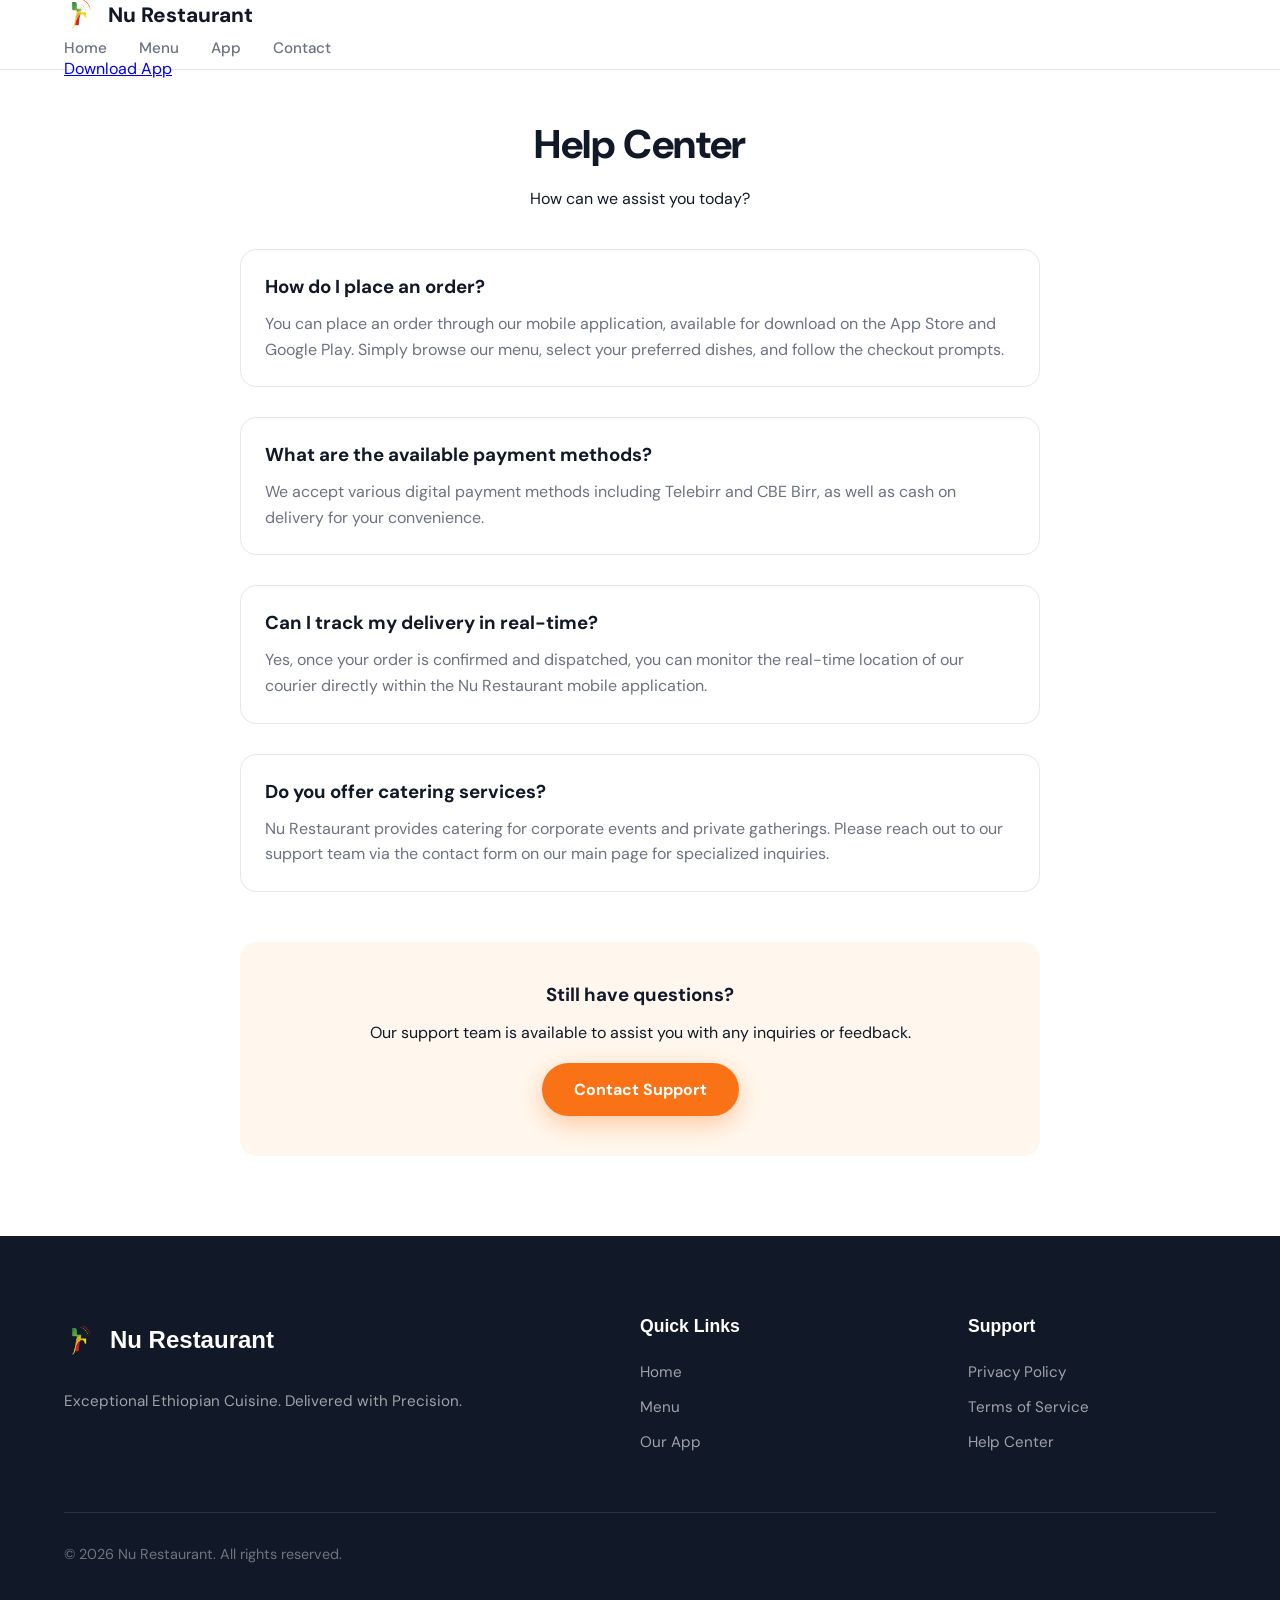
==== help.html @ 76221cb0 "Add help, privacy, and terms pages, update homepage content and styling, and include new image asset" ====
<!DOCTYPE html>
<html lang="en">

<head>
    <meta charset="UTF-8">
    <meta name="viewport" content="width=device-width, initial-scale=1.0">
    <title>Help Center - Nu Restaurant</title>
    <link rel="preconnect" href="https://fonts.googleapis.com">
    <link href="https://fonts.googleapis.com/css2?family=DM+Sans:wght@400;500;700;800&display=swap" rel="stylesheet">
    <link rel="stylesheet" href="style.css">
    <style>
        .help-content {
            padding-top: 120px;
            padding-bottom: 80px;
            max-width: 800px;
            margin: 0 auto;
        }

        .help-header {
            margin-bottom: 40px;
            text-align: center;
        }

        .faq-item {
            margin-bottom: 30px;
            padding: 24px;
            background: var(-- orange-light);
            border-radius: var(--radius);
            border: 1px solid var(--border);
        }

        .faq-item h3 {
            margin-bottom: 12px;
            color: var(--text-primary);
        }

        .faq-item p {
            line-height: 1.6;
            color: var(--text-secondary);
        }

        .contact-cta {
            margin-top: 50px;
            text-align: center;
            padding: 40px;
            background: var(--orange-light);
            border-radius: var(--radius);
        }

        .contact-cta h3 {
            margin-bottom: 15px;
        }

        .contact-cta .btn-primary {
            display: inline-flex;
        }
    </style>
</head>

<body>
    <nav>
        <div class="nav-inner">
            <a class="nav-logo" href="index.html">
                <img src="images/logo.jpg" alt="Nu Restaurant Logo">
                <span>Nu Restaurant</span>
            </a>
            <div class="nav-links">
                <a href="index.html#home">Home</a>
                <a href="index.html#menu">Menu</a>
                <a href="index.html#app">App</a>
                <a href="index.html#contact">Contact</a>
            </div>
            <a href="index.html#download" class="nav-btn">Download App</a>
        </div>
    </nav>

    <div class="section-inner help-content">
        <div class="help-header">
            <h1 class="section-title">Help Center</h1>
            <p>How can we assist you today?</p>
        </div>

        <div class="faq-item">
            <h3>How do I place an order?</h3>
            <p>You can place an order through our mobile application, available for download on the App Store and Google
                Play. Simply browse our menu, select your preferred dishes, and follow the checkout prompts.</p>
        </div>

        <div class="faq-item">
            <h3>What are the available payment methods?</h3>
            <p>We accept various digital payment methods including Telebirr and CBE Birr, as well as cash on delivery
                for your convenience.</p>
        </div>

        <div class="faq-item">
            <h3>Can I track my delivery in real-time?</h3>
            <p>Yes, once your order is confirmed and dispatched, you can monitor the real-time location of our courier
                directly within the Nu Restaurant mobile application.</p>
        </div>

        <div class="faq-item">
            <h3>Do you offer catering services?</h3>
            <p>Nu Restaurant provides catering for corporate events and private gatherings. Please reach out to our
                support team via the contact form on our main page for specialized inquiries.</p>
        </div>

        <div class="contact-cta">
            <h3>Still have questions?</h3>
            <p style="margin-bottom: 20px;">Our support team is available to assist you with any inquiries or feedback.
            </p>
            <a href="index.html#contact" class="btn-primary">Contact Support</a>
        </div>
    </div>

    <footer>
        <div class="footer-inner">
            <div class="footer-grid">
                <div class="footer-left">
                    <a class="footer-logo" href="index.html">
                        <img src="images/logo.jpg" alt="Nu Restaurant Logo">
                        <span>Nu Restaurant</span>
                    </a>
                    <p class="footer-desc">Exceptional Ethiopian Cuisine. Delivered with Precision.</p>
                </div>
                <div class="footer-col">
                    <h5>Quick Links</h5>
                    <ul>
                        <li><a href="index.html#home">Home</a></li>
                        <li><a href="index.html#menu">Menu</a></li>
                        <li><a href="index.html#app">Our App</a></li>
                    </ul>
                </div>
                <div class="footer-col">
                    <h5>Support</h5>
                    <ul>
                        <li><a href="privacy.html">Privacy Policy</a></li>
                        <li><a href="terms.html">Terms of Service</a></li>
                        <li><a href="help.html">Help Center</a></li>
                    </ul>
                </div>
            </div>
            <div class="footer-bottom">
                <p>&copy; 2026 Nu Restaurant. All rights reserved.</p>
            </div>
        </div>
    </footer>
</body>

</html>
---- style.css ----
:root {
  --orange: #f97316;
  --orange-dark: #ea6c0b;
  --orange-light: #fff7ed;
  --text-primary: #111827;
  --text-secondary: #6b7280;
  --text-muted: #9ca3af;
  --bg-white: #ffffff;
  --border: #e5e7eb;
  --radius: 16px;
  --shadow: 0 4px 30px rgba(0, 0, 0, 0.08);
  --shadow-hover: 0 12px 40px rgba(249, 115, 22, 0.2);
}

* {
  margin: 0;
  padding: 0;
  box-sizing: border-box;
}

html {
  scroll-behavior: smooth;
}

body {
  font-family: 'DM Sans', sans-serif;
  background: var(--bg-white);
  color: var(--text-primary);
  overflow-x: hidden;
  -webkit-text-size-adjust: 100%;
}

h1,
h2,
h3,
h4 {
  font-family: 'DM Sans', sans-serif;
}

/* Navbar */
nav {
  position: fixed;
  top: 0;
  left: 0;
  right: 0;
  z-index: 1000;
  background: rgba(255, 255, 255, 0.95);
  backdrop-filter: blur(12px);
  border-bottom: 1px solid var(--border);
  padding: 0 5%;
  height: 70px;
  display: flex;
  align-items: center;
  justify-content: space-between;
  transition: all 0.3s;
}

nav.scrolled {
  box-shadow: 0 2px 20px rgba(0, 0, 0, 0.1);
  height: 60px;
}

.nav-logo {
  display: flex;
  align-items: center;
  gap: 10px;
  text-decoration: none;
}

.nav-logo img {
  height: auto;
  max-height: 48px;
  max-width: 100%;
  border-radius: 8px;
}

.nav-logo span {
  font-family: 'DM Sans', sans-serif;
  font-weight: 800;
  font-size: 1.3rem;
  color: var(--text-primary);
}

.nav-links {
  display: flex;
  align-items: center;
  gap: 32px;
}

.nav-links a {
  text-decoration: none;
  color: var(--text-secondary);
  font-size: 0.95rem;
  font-weight: 500;
  transition: color 0.2s;
  position: relative;
}

.nav-links a::after {
  content: '';
  position: absolute;
  bottom: -4px;
  left: 0;
  width: 0;
  height: 2px;
  background: var(--orange);
  transition: width 0.3s;
}

.nav-links a:hover {
  color: var(--text-primary);
}

.nav-links a:hover::after {
  width: 100%;
}

.btn-nav {
  background: var(--orange);
  color: #fff !important;
  padding: 10px 22px;
  border-radius: 50px;
  font-weight: 700;
  font-size: 0.9rem;
  text-decoration: none;
  transition: all 0.3s;
  box-shadow: 0 4px 15px rgba(249, 115, 22, 0.3);
}

.btn-nav:hover {
  background: var(--orange-dark);
  transform: translateY(-2px);
  box-shadow: 0 8px 25px rgba(249, 115, 22, 0.4);
}

.btn-nav:hover::after {
  display: none;
}

.hamburger {
  display: none;
  flex-direction: column;
  gap: 5px;
  cursor: pointer;
  padding: 5px;
}

.hamburger span {
  display: block;
  width: 24px;
  height: 2px;
  background: var(--text-primary);
  border-radius: 2px;
  transition: all 0.3s;
}

.mobile-menu {
  display: none;
  position: fixed;
  top: 70px;
  left: 0;
  right: 0;
  background: #fff;
  padding: 20px 5%;
  border-bottom: 1px solid var(--border);
  flex-direction: column;
  gap: 16px;
  z-index: 999;
  box-shadow: var(--shadow);
}

.mobile-menu a {
  color: var(--text-primary);
  text-decoration: none;
  font-size: 1rem;
  font-weight: 500;
  padding: 8px 0;
  border-bottom: 1px solid var(--border);
}

.mobile-menu .btn-nav {
  text-align: center;
  margin-top: 8px;
}

.mobile-menu.open {
  display: flex;
}

/* Hero Section */
#home {
  min-height: 100vh;
  padding: 100px 5% 80px;
  display: flex;
  align-items: center;
  background: linear-gradient(135deg, #fff7ed 0%, #ffffff 60%, #fff7ed 100%);
  position: relative;
  overflow: hidden;
}

#home::before {
  content: '';
  position: absolute;
  top: -200px;
  right: -200px;
  width: 600px;
  height: 600px;
  border-radius: 50%;
  background: radial-gradient(circle, rgba(249, 115, 22, 0.12) 0%, transparent 70%);
}

#home::after {
  content: '';
  position: absolute;
  bottom: -100px;
  left: -100px;
  width: 400px;
  height: 400px;
  border-radius: 50%;
  background: radial-gradient(circle, rgba(249, 115, 22, 0.08) 0%, transparent 70%);
}

.hero-inner {
  max-width: 1200px;
  margin: 0 auto;
  width: 100%;
  display: grid;
  grid-template-columns: 1fr 1fr;
  gap: 60px;
  align-items: center;
  position: relative;
  z-index: 1;
}

.hero-badge {
  display: inline-flex;
  align-items: center;
  gap: 8px;
  background: rgba(249, 115, 22, 0.1);
  color: var(--orange);
  padding: 8px 18px;
  border-radius: 50px;
  font-size: 0.85rem;
  font-weight: 600;
  margin-bottom: 24px;
  border: 1px solid rgba(249, 115, 22, 0.2);
}

.hero-title {
  font-size: clamp(2rem, 6vw, 3.5rem);
  font-weight: 800;
  line-height: 1.2;
  letter-spacing: -0.01em;
  color: var(--text-primary);
  margin-bottom: 24px;
}

.hero-title span {
  color: var(--orange);
}

.hero-sub {
  font-size: 1.1rem;
  color: var(--text-secondary);
  line-height: 1.7;
  margin-bottom: 36px;
  max-width: 480px;
}

.hero-buttons {
  display: flex;
  gap: 16px;
  flex-wrap: wrap;
}

.btn-primary {
  background: var(--orange);
  color: #fff;
  padding: 16px 32px;
  border-radius: 50px;
  font-weight: 700;
  font-size: 1rem;
  text-decoration: none;
  transition: all 0.3s;
  display: inline-flex;
  align-items: center;
  gap: 8px;
  box-shadow: 0 8px 25px rgba(249, 115, 22, 0.35);
}

.btn-primary:hover {
  background: var(--orange-dark);
  transform: translateY(-3px);
  box-shadow: 0 12px 35px rgba(249, 115, 22, 0.45);
}

.btn-secondary {
  background: transparent;
  color: var(--text-primary);
  padding: 16px 32px;
  border-radius: 50px;
  font-weight: 600;
  font-size: 1rem;
  text-decoration: none;
  transition: all 0.3s;
  border: 2px solid var(--border);
  display: inline-flex;
  align-items: center;
  gap: 8px;
}

.btn-secondary:hover {
  border-color: var(--orange);
  color: var(--orange);
  transform: translateY(-3px);
}

.hero-stats {
  display: flex;
  gap: 32px;
  margin-top: 40px;
}

.stat-item {
  text-align: center;
}

.stat-num {
  font-family: 'DM Sans', sans-serif;
  font-size: 1.8rem;
  font-weight: 800;
  color: var(--orange);
}

.stat-label {
  font-size: 0.8rem;
  color: var(--text-muted);
  text-transform: uppercase;
  letter-spacing: 0.05em;
}

.hero-image {
  position: relative;
  padding: 0 16px;
}

.hero-food-card {
  background: #fff;
  border-radius: 20px;
  padding: 16px;
  box-shadow: 0 20px 60px rgba(0, 0, 0, 0.12);
  position: relative;
  overflow: hidden;
  width: 100%;
  max-width: 450px;
  margin-left: auto;
}

.hero-food-img {
  width: 100%;
  aspect-ratio: 4/3;
  object-fit: cover;
  border-radius: 12px;
  background: linear-gradient(135deg, #f97316 0%, #fbbf24 50%, #ef4444 100%);
  display: flex;
  align-items: center;
  justify-content: center;
  font-size: 5rem;
}

.floating-badge {
  position: absolute;
  background: #fff;
  border-radius: 14px;
  padding: 12px 16px;
  box-shadow: 0 8px 25px rgba(0, 0, 0, 0.12);
  display: flex;
  align-items: center;
  gap: 10px;
  z-index: 2;
  width: 210px;
}

.floating-badge.top-right {
  top: -15px;
  right: 0;
}

.floating-badge.bottom-left {
  bottom: -15px;
  left: 0;
}

.float-icon {
  width: 36px;
  height: 36px;
  background: rgba(249, 115, 22, 0.12);
  border-radius: 10px;
  display: flex;
  align-items: center;
  justify-content: center;
  font-size: 1.2rem;
}

.float-text strong {
  display: block;
  font-size: 0.85rem;
  font-weight: 700;
  color: var(--text-primary);
}

.float-text span {
  font-size: 0.75rem;
  color: var(--text-muted);
}

/* About Section */
#about {
  padding: 100px 5%;
  background: #fff;
}

.section-inner {
  max-width: 1200px;
  margin: 0 auto;
}

.section-tag {
  display: inline-block;
  background: rgba(249, 115, 22, 0.1);
  color: var(--orange);
  padding: 6px 16px;
  border-radius: 50px;
  font-size: 0.8rem;
  font-weight: 700;
  text-transform: uppercase;
  letter-spacing: 0.08em;
  margin-bottom: 16px;
}

.section-title {
  font-size: clamp(1.75rem, 5vw, 2.5rem);
  font-weight: 800;
  line-height: 1.2;
  letter-spacing: -0.01em;
  margin-bottom: 20px;
  color: var(--text-primary);
}

.section-sub {
  font-size: 1.05rem;
  color: var(--text-secondary);
  line-height: 1.75;
  max-width: 600px;
}

.about-grid {
  display: grid;
  grid-template-columns: 1fr 1fr;
  gap: 60px;
  align-items: center;
  margin-top: 60px;
}

.about-img {
  border-radius: 24px;
  overflow: hidden;
  aspect-ratio: 1;
  background: linear-gradient(135deg, #1f2937, #374151);
  display: flex;
  align-items: center;
  justify-content: center;
  font-size: 8rem;
  box-shadow: var(--shadow);
}

.about-content p {
  font-size: 1.05rem;
  color: var(--text-secondary);
  line-height: 1.8;
  margin-bottom: 20px;
}

.about-highlights {
  display: grid;
  grid-template-columns: 1fr 1fr;
  gap: 16px;
  margin-top: 32px;
}

.highlight-item {
  display: flex;
  align-items: flex-start;
  gap: 12px;
}

.highlight-icon {
  width: 40px;
  height: 40px;
  min-width: 40px;
  background: rgba(249, 115, 22, 0.1);
  border-radius: 10px;
  display: flex;
  align-items: center;
  justify-content: center;
  font-size: 1.1rem;
}

.highlight-text strong {
  display: block;
  font-size: 0.9rem;
  font-weight: 700;
  margin-bottom: 2px;
}

.highlight-text span {
  font-size: 0.82rem;
  color: var(--text-muted);
}

/* Menu Section */
#menu {
  padding: 100px 5%;
  background: #fafafa;
}

.menu-grid {
  display: grid;
  grid-template-columns: repeat(auto-fill, minmax(300px, 1fr));
  gap: 28px;
  margin-top: 50px;
}

.menu-card {
  background: #fff;
  border-radius: 20px;
  overflow: hidden;
  box-shadow: var(--shadow);
  transition: all 0.35s;
  border: 1px solid var(--border);
}

.menu-card:hover {
  transform: translateY(-8px);
  box-shadow: var(--shadow-hover);
}

.menu-img {
  width: 100%;
  aspect-ratio: 4/3;
  display: flex;
  align-items: center;
  justify-content: center;
  font-size: 4rem;
}

.menu-body {
  padding: 24px;
}

.menu-tag {
  background: rgba(249, 115, 22, 0.1);
  color: var(--orange);
  padding: 4px 10px;
  border-radius: 50px;
  font-size: 0.75rem;
  font-weight: 600;
  display: inline-block;
  margin-bottom: 10px;
}

.menu-title {
  font-size: 1.2rem;
  font-weight: 700;
  margin-bottom: 8px;
}

.menu-desc {
  font-size: 0.88rem;
  color: var(--text-secondary);
  line-height: 1.6;
  margin-bottom: 18px;
}

.menu-footer {
  display: flex;
  justify-content: space-between;
  align-items: center;
}

.menu-price {
  font-family: 'DM Sans', sans-serif;
  font-size: 1.25rem;
  font-weight: 700;
  color: var(--orange);
}

.menu-order {
  background: var(--orange);
  color: #fff;
  padding: 10px 20px;
  border-radius: 50px;
  font-size: 0.85rem;
  font-weight: 600;
  border: none;
  cursor: pointer;
  transition: all 0.3s;
}

.menu-order:hover {
  background: var(--orange-dark);
}

/* App Section */
#app {
  padding: 100px 5%;
  background: #fff;
}

.app-intro-grid {
  display: grid;
  grid-template-columns: 1fr 1fr;
  gap: 60px;
  align-items: center;
}

.app-intro-img {
  border-radius: 24px;
  overflow: hidden;
  position: relative;
  background: linear-gradient(135deg, var(--orange) 0%, #fbbf24 100%);
  padding: 40px;
  display: flex;
  flex-direction: column;
  align-items: center;
  gap: 20px;
  box-shadow: 0 20px 60px rgba(249, 115, 22, 0.3);
}

.app-logo-display {
  width: 100%;
  max-width: 120px;
  aspect-ratio: 1;
  height: auto;
  object-fit: contain;
  border-radius: 24px;
  background: #fff;
  padding: 10px;
  box-shadow: var(--shadow);
  display: block;
  margin: 0 auto;
}

.app-mockup {
  width: 220px;
  background: #fff;
  border-radius: 20px;
  overflow: hidden;
  box-shadow: 0 20px 40px rgba(0, 0, 0, 0.2);
  padding: 10px;
}

.app-screen {
  background: linear-gradient(180deg, #f97316 0%, #fff 30%);
  border-radius: 12px;
  height: 320px;
  display: flex;
  flex-direction: column;
  align-items: center;
  justify-content: center;
  gap: 8px;
  font-size: 1.2rem;
  font-weight: 700;
  color: #fff;
}

.app-intro-content .section-title {
  margin-bottom: 20px;
}

.app-intro-content p {
  font-size: 1.05rem;
  color: var(--text-secondary);
  line-height: 1.8;
  margin-bottom: 24px;
}

.app-dl-btns {
  display: flex;
  gap: 14px;
  flex-wrap: wrap;
  margin-top: 32px;
}

.app-store-btn {
  display: flex;
  align-items: center;
  gap: 12px;
  background: #111827;
  color: #fff !important;
  padding: 12px 20px;
  border-radius: 12px;
  text-decoration: none;
  transition: all 0.3s;
}

.app-store-btn:hover {
  background: #374151;
  transform: translateY(-2px);
}

.app-store-btn .store-icon {
  font-size: 1.8rem;
}

.app-store-btn .store-text {
  text-align: left;
}

.app-store-btn .store-text small {
  display: block;
  font-size: 0.7rem;
  opacity: 0.7;
}

.app-store-btn .store-text strong {
  display: block;
  font-size: 0.95rem;
  font-weight: 700;
}

/* Features Section */
#features {
  padding: 100px 5%;
  background: #fafafa;
}

.features-grid {
  display: grid;
  grid-template-columns: repeat(auto-fill, minmax(250px, 1fr));
  gap: 24px;
  margin-top: 50px;
}

.feature-card {
  background: #fff;
  border-radius: 20px;
  padding: 32px 24px;
  border: 1px solid var(--border);
  transition: all 0.3s;
  box-shadow: var(--shadow);
  text-align: center;
}

.feature-card:hover {
  transform: translateY(-6px);
  box-shadow: var(--shadow-hover);
  border-color: rgba(249, 115, 22, 0.2);
}

.feature-icon {
  width: 64px;
  height: 64px;
  background: rgba(249, 115, 22, 0.1);
  border-radius: 18px;
  display: flex;
  align-items: center;
  justify-content: center;
  font-size: 1.8rem;
  margin: 0 auto 20px;
}

.feature-card h4 {
  font-size: 1.1rem;
  font-weight: 700;
  margin-bottom: 12px;
}

.feature-card p {
  font-size: 0.9rem;
  color: var(--text-secondary);
  line-height: 1.65;
}

/* How It Works Section */
#how {
  padding: 100px 5%;
  background: #fff;
}

.steps {
  display: grid;
  grid-template-columns: repeat(4, 1fr);
  gap: 32px;
  margin-top: 60px;
  position: relative;
}

.steps::before {
  content: '';
  position: absolute;
  top: 40px;
  left: 10%;
  right: 10%;
  height: 2px;
  background: rgba(249, 115, 22, 0.2);
  z-index: 0;
}

.step {
  text-align: center;
  position: relative;
  z-index: 1;
}

.step-num {
  width: 80px;
  height: 80px;
  border-radius: 50%;
  background: #fff;
  border: 3px solid var(--orange);
  display: flex;
  align-items: center;
  justify-content: center;
  font-size: 2rem;
  margin: 0 auto 24px;
  box-shadow: 0 8px 25px rgba(249, 115, 22, 0.2);
  transition: all 0.3s;
  color: var(--orange);
  font-weight: 800;
}

.step:hover .step-num {
  background: var(--orange);
  transform: scale(1.1);
  color: #fff;
}

.step h4 {
  font-size: 1.1rem;
  font-weight: 700;
  margin-bottom: 10px;
}

.step p {
  font-size: 0.9rem;
  color: var(--text-secondary);
  line-height: 1.6;
}

/* Screenshots Section */
#screenshots {
  padding: 100px 5%;
  background: #fafafa;
  overflow: hidden;
}

.screenshots-scroll {
  display: flex;
  gap: 24px;
  margin-top: 50px;
  overflow-x: auto;
  padding-bottom: 30px;
  scrollbar-width: none;
  padding-left: 20px;
}

.screenshots-scroll::-webkit-scrollbar {
  display: none;
}

.phone-mockup {
  flex-shrink: 0;
  width: 240px;
  background: #111827;
  border-radius: 40px;
  padding: 12px;
  box-shadow: 0 20px 50px rgba(0, 0, 0, 0.25);
  transition: all 0.4s;
}

.phone-mockup:hover {
  transform: translateY(-10px) rotate(-2deg);
}

.phone-screen {
  background: #fff;
  border-radius: 32px;
  overflow: hidden;
  aspect-ratio: 9/19;
  display: flex;
  flex-direction: column;
}

.phone-notch {
  height: 20px;
  background: #111827;
  margin: 0 auto;
  width: 50%;
  border-radius: 0 0 14px 14px;
  flex-shrink: 0;
}

.screen-content {
  flex: 1;
  padding: 16px;
  position: relative;
}

.screen-header {
  background: var(--orange);
  margin: -16px -16px 16px;
  padding: 20px 16px;
  border-radius: 0 0 20px 20px;
  color: #fff;
}

.screen-header h6 {
  font-weight: 700;
  font-size: 0.85rem;
}

.screen-header small {
  opacity: 0.8;
  font-size: 0.7rem;
}

.screen-item {
  display: flex;
  gap: 10px;
  align-items: center;
  padding: 10px 0;
  border-bottom: 1px solid var(--border);
}

.screen-item-img {
  width: 40px;
  height: 40px;
  border-radius: 10px;
  background: linear-gradient(135deg, #f97316, #fbbf24);
  display: flex;
  align-items: center;
  justify-content: center;
  font-size: 1.2rem;
  flex-shrink: 0;
}

.screen-item-info {
  flex: 1;
}

.screen-item-info span {
  display: block;
  font-weight: 600;
  font-size: 0.75rem;
}

.screen-item-info small {
  color: var(--text-muted);
  font-size: 0.65rem;
}

.screen-bottom-nav {
  display: flex;
  justify-content: space-around;
  padding: 12px;
  border-top: 1px solid var(--border);
  flex-shrink: 0;
  background: #fff;
}

.screen-bottom-nav span {
  font-size: 1.4rem;
  cursor: pointer;
}

/* Download Section */
#download {
  padding: 120px 5%;
  background: linear-gradient(135deg, var(--orange) 0%, #e85d04 100%);
  position: relative;
  overflow: hidden;
  text-align: center;
}

#download::before {
  content: '';
  position: absolute;
  inset: 0;
  background: url("data:image/svg+xml,%3Csvg width='60' height='60' viewBox='0 0 60 60' xmlns='http://www.w3.org/2000/svg'%3E%3Cg fill='none' fill-rule='evenodd'%3E%3Cg fill='%23ffffff' fill-opacity='0.05'%3E%3Ccircle cx='30' cy='30' r='20'/%3E%3C/g%3E%3C/g%3E%3C/svg%3E");
}

.download-inner {
  max-width: 700px;
  margin: 0 auto;
  position: relative;
  z-index: 1;
}

#download .section-title {
  color: #fff;
  font-size: clamp(2.2rem, 6vw, 4rem);
  margin-bottom: 24px;
}

#download p {
  color: rgba(255, 255, 255, 0.9);
  font-size: 1.15rem;
  margin-bottom: 48px;
  line-height: 1.7;
}

.download-btns {
  display: flex;
  gap: 20px;
  justify-content: center;
  flex-wrap: wrap;
}

.dl-btn {
  display: flex;
  align-items: center;
  gap: 14px;
  background: rgba(255, 255, 255, 0.15);
  border: 2px solid rgba(255, 255, 255, 0.3);
  color: #fff !important;
  padding: 16px 28px;
  border-radius: 20px;
  text-decoration: none;
  transition: all 0.3s;
  backdrop-filter: blur(10px);
}

.dl-btn:hover {
  background: rgba(255, 255, 255, 0.25);
  border-color: rgba(255, 255, 255, 0.5);
  transform: translateY(-5px);
}

.dl-btn .store-icon {
  font-size: 2.2rem;
}

.dl-btn .store-text {
  text-align: left;
}

.dl-btn .store-text small {
  display: block;
  font-size: 0.8rem;
  opacity: 0.8;
}

.dl-btn .store-text strong {
  display: block;
  font-size: 1.1rem;
  font-weight: 700;
}

/* Gallery Section */
#gallery {
  padding: 100px 5%;
  background: #fff;
}

.gallery-grid {
  display: grid;
  grid-template-columns: repeat(auto-fill, minmax(280px, 1fr));
  gap: 20px;
  margin-top: 50px;
}

.gallery-item {
  border-radius: 24px;
  overflow: hidden;
  aspect-ratio: 1;
  cursor: pointer;
  display: flex;
  align-items: center;
  justify-content: center;
  font-size: 5rem;
  transition: all 0.4s;
  box-shadow: var(--shadow);
  position: relative;
}

.gallery-item::after {
  content: 'View';
  position: absolute;
  inset: 0;
  background: rgba(249, 115, 22, 0.8);
  color: #fff;
  display: flex;
  align-items: center;
  justify-content: center;
  font-size: 1.2rem;
  font-weight: 700;
  opacity: 0;
  transition: 0.3s;
}

.gallery-item:hover {
  transform: scale(1.04);
}

.gallery-item:hover::after {
  opacity: 1;
}

.g1 {
  background: linear-gradient(135deg, #f97316, #fbbf24);
}

.g2 {
  background: linear-gradient(135deg, #1f2937, #374151);
}

.g3 {
  background: linear-gradient(135deg, #dc2626, #f97316);
}

.g4 {
  background: linear-gradient(135deg, #059669, #10b981);
}

.g5 {
  background: linear-gradient(135deg, #7c3aed, #a78bfa);
}

.g6 {
  background: linear-gradient(135deg, #0ea5e9, #38bdf8);
}

/* Testimonials Section */
#testimonials {
  padding: 100px 5%;
  background: #fafafa;
}

.testimonials-grid {
  display: grid;
  grid-template-columns: repeat(auto-fill, minmax(350px, 1fr));
  gap: 28px;
  margin-top: 50px;
}

.testimonial-card {
  background: #fff;
  border-radius: 24px;
  padding: 32px;
  box-shadow: var(--shadow);
  border: 1px solid var(--border);
  transition: all 0.3s;
}

.testimonial-card:hover {
  transform: translateY(-8px);
  box-shadow: var(--shadow-hover);
}

.stars {
  color: #f97316;
  font-size: 1.2rem;
  margin-bottom: 16px;
  letter-spacing: 4px;
}

.testimonial-text {
  font-size: 1rem;
  color: var(--text-secondary);
  line-height: 1.8;
  margin-bottom: 24px;
  font-style: italic;
}

.testimonial-author {
  display: flex;
  align-items: center;
  gap: 16px;
}

.author-avatar {
  width: 52px;
  height: 52px;
  border-radius: 50%;
  background: linear-gradient(135deg, var(--orange), #fbbf24);
  display: flex;
  align-items: center;
  justify-content: center;
  font-size: 1.6rem;
  color: #fff;
}

.author-name {
  font-weight: 700;
  font-size: 1rem;
  color: var(--text-primary);
}

.author-role {
  font-size: 0.85rem;
  color: var(--text-muted);
}

/* Contact Section */
#contact {
  padding: 100px 5%;
  background: #fff;
}

.contact-grid {
  display: grid;
  grid-template-columns: 1fr 1fr;
  gap: 60px;
  margin-top: 60px;
  align-items: start;
}

.contact-info {
  display: flex;
  flex-direction: column;
  gap: 32px;
}

.contact-item {
  display: flex;
  align-items: flex-start;
  gap: 20px;
}

.contact-icon {
  width: 56px;
  height: 56px;
  min-width: 56px;
  background: rgba(249, 115, 22, 0.1);
  border-radius: 14px;
  display: flex;
  align-items: center;
  justify-content: center;
  font-size: 1.5rem;
  color: var(--orange);
}

.contact-item h4 {
  font-size: 1.1rem;
  font-weight: 700;
  margin-bottom: 6px;
  color: var(--text-primary);
}

.contact-item p {
  font-size: 0.95rem;
  color: var(--text-secondary);
  line-height: 1.6;
}

.map-container {
  background: linear-gradient(135deg, #e5e7eb, #d1d5db);
  border-radius: 24px;
  aspect-ratio: 16/9;
  display: flex;
  align-items: center;
  justify-content: center;
  font-size: 4rem;
  box-shadow: var(--shadow);
}

.hours-grid {
  display: grid;
  grid-template-columns: 1fr;
  gap: 12px;
  margin-top: 24px;
  border-top: 1px solid var(--border);
  padding-top: 24px;
}

.hour-item {
  display: flex;
  justify-content: space-between;
  font-size: 0.95rem;
  color: var(--text-secondary);
  padding-bottom: 8px;
  border-bottom: 1px dashed var(--border);
}

.hour-item:last-child {
  border-bottom: none;
}

.hour-item span:last-child {
  font-weight: 600;
  color: var(--text-primary);
}

/* Footer */
footer {
  background: #111827;
  color: #fff;
  padding: 80px 5% 40px;
}

.footer-grid {
  display: grid;
  grid-template-columns: 2fr 1fr 1fr;
  gap: 80px;
  margin-bottom: 60px;
}

.footer-logo {
  display: flex;
  align-items: center;
  gap: 12px;
  margin-bottom: 24px;
  text-decoration: none;
  color: #fff;
}

.footer-logo img {
  height: auto;
  max-height: 48px;
  max-width: 100%;
  border-radius: 10px;
}

.footer-logo span {
  font-family: 'Syne', sans-serif;
  font-weight: 800;
  font-size: 1.5rem;
}

.footer-desc {
  font-size: 0.95rem;
  color: rgba(255, 255, 255, 0.6);
  line-height: 1.8;
  margin-bottom: 32px;
  max-width: 400px;
}

.social-links {
  display: flex;
  gap: 16px;
}

.social-link {
  width: 44px;
  height: 44px;
  border-radius: 12px;
  background: rgba(255, 255, 255, 0.08);
  display: flex;
  align-items: center;
  justify-content: center;
  font-size: 1.3rem;
  text-decoration: none;
  transition: all 0.3s;
  color: #fff;
}

.social-link:hover {
  background: var(--orange);
  transform: translateY(-5px);
  color: #fff;
}

.footer-col h5 {
  font-family: 'Syne', sans-serif;
  font-size: 1.1rem;
  font-weight: 700;
  margin-bottom: 24px;
  color: #fff;
}

.footer-col ul {
  list-style: none;
  display: flex;
  flex-direction: column;
  gap: 14px;
}

.footer-col ul li a {
  color: rgba(255, 255, 255, 0.6);
  text-decoration: none;
  font-size: 0.95rem;
  transition: color 0.2s;
}

.footer-col ul li a:hover {
  color: var(--orange);
}

.footer-bottom {
  border-top: 1px solid rgba(255, 255, 255, 0.1);
  padding-top: 32px;
  display: flex;
  justify-content: space-between;
  align-items: center;
  flex-wrap: wrap;
  gap: 20px;
}

.footer-bottom p {
  font-size: 0.9rem;
  color: rgba(255, 255, 255, 0.4);
}

/* Animations */
.fade-in {
  opacity: 0;
  transform: translateY(30px);
  transition: all 0.8s cubic-bezier(0.4, 0, 0.2, 1);
}

.fade-in.visible {
  opacity: 1;
  transform: translateY(0);
}

.fade-in-left {
  opacity: 0;
  transform: translateX(-40px);
  transition: all 0.8s cubic-bezier(0.4, 0, 0.2, 1);
}

.fade-in-left.visible {
  opacity: 1;
  transform: translateX(0);
}

.fade-in-right {
  opacity: 0;
  transform: translateX(40px);
  transition: all 0.8s cubic-bezier(0.4, 0, 0.2, 1);
}

.fade-in-right.visible {
  opacity: 1;
  transform: translateX(0);
}

/* Scrollbar */
::-webkit-scrollbar {
  width: 8px;
}

::-webkit-scrollbar-track {
  background: var(--orange-light);
}

::-webkit-scrollbar-thumb {
  background: var(--orange);
  border-radius: 10px;
}

::-webkit-scrollbar-thumb:hover {
  background: var(--orange-dark);
}

/* Responsive adjustments */
@media (max-width:1024px) {
  .hero-inner {
    gap: 40px;
  }

  .about-grid,
  .app-intro-grid {
    gap: 40px;
  }

  .footer-grid {
    gap: 40px;
  }

  .steps::before {
    display: none;
  }

  .steps {
    grid-template-columns: repeat(2, 1fr);
    gap: 40px;
  }
}

@media (max-width:768px) {
  nav {
    padding: 0 4%;
  }

  .nav-links,
  .btn-nav {
    display: none;
  }

  .hamburger {
    display: flex;
  }

  .hero-inner {
    grid-template-columns: 1fr;
    text-align: center;
  }

  .hero-left {
    display: flex;
    flex-direction: column;
    align-items: center;
  }

  .hero-sub {
    margin-left: auto;
    margin-right: auto;
  }

  .hero-buttons {
    justify-content: center;
  }

  .hero-image {
    display: none;
  }

  #home {
    padding-top: 120px;
    padding-bottom: 60px;
  }

  .about-grid,
  .app-intro-grid,
  .contact-grid {
    grid-template-columns: 1fr;
  }

  .footer-grid {
    grid-template-columns: 1fr;
  }

  .footer-grid>div:first-child {
    order: 1;
  }

  .footer-col {
    order: 0;
  }

  .steps {
    grid-template-columns: 1fr;
  }

  .features-grid {
    grid-template-columns: 1fr 1fr;
  }
}

@media (max-width:480px) {
  .features-grid {
    grid-template-columns: 1fr;
  }

  .menu-grid {
    grid-template-columns: 1fr;
  }

  .app-dl-btns {
    flex-direction: column;
  }

  .app-store-btn {
    width: 100%;
    justify-content: center;
  }

  .hero-buttons {
    flex-direction: column;
    width: 100%;
  }

  .btn-primary,
  .btn-secondary {
    width: 100%;
    justify-content: center;
  }
}
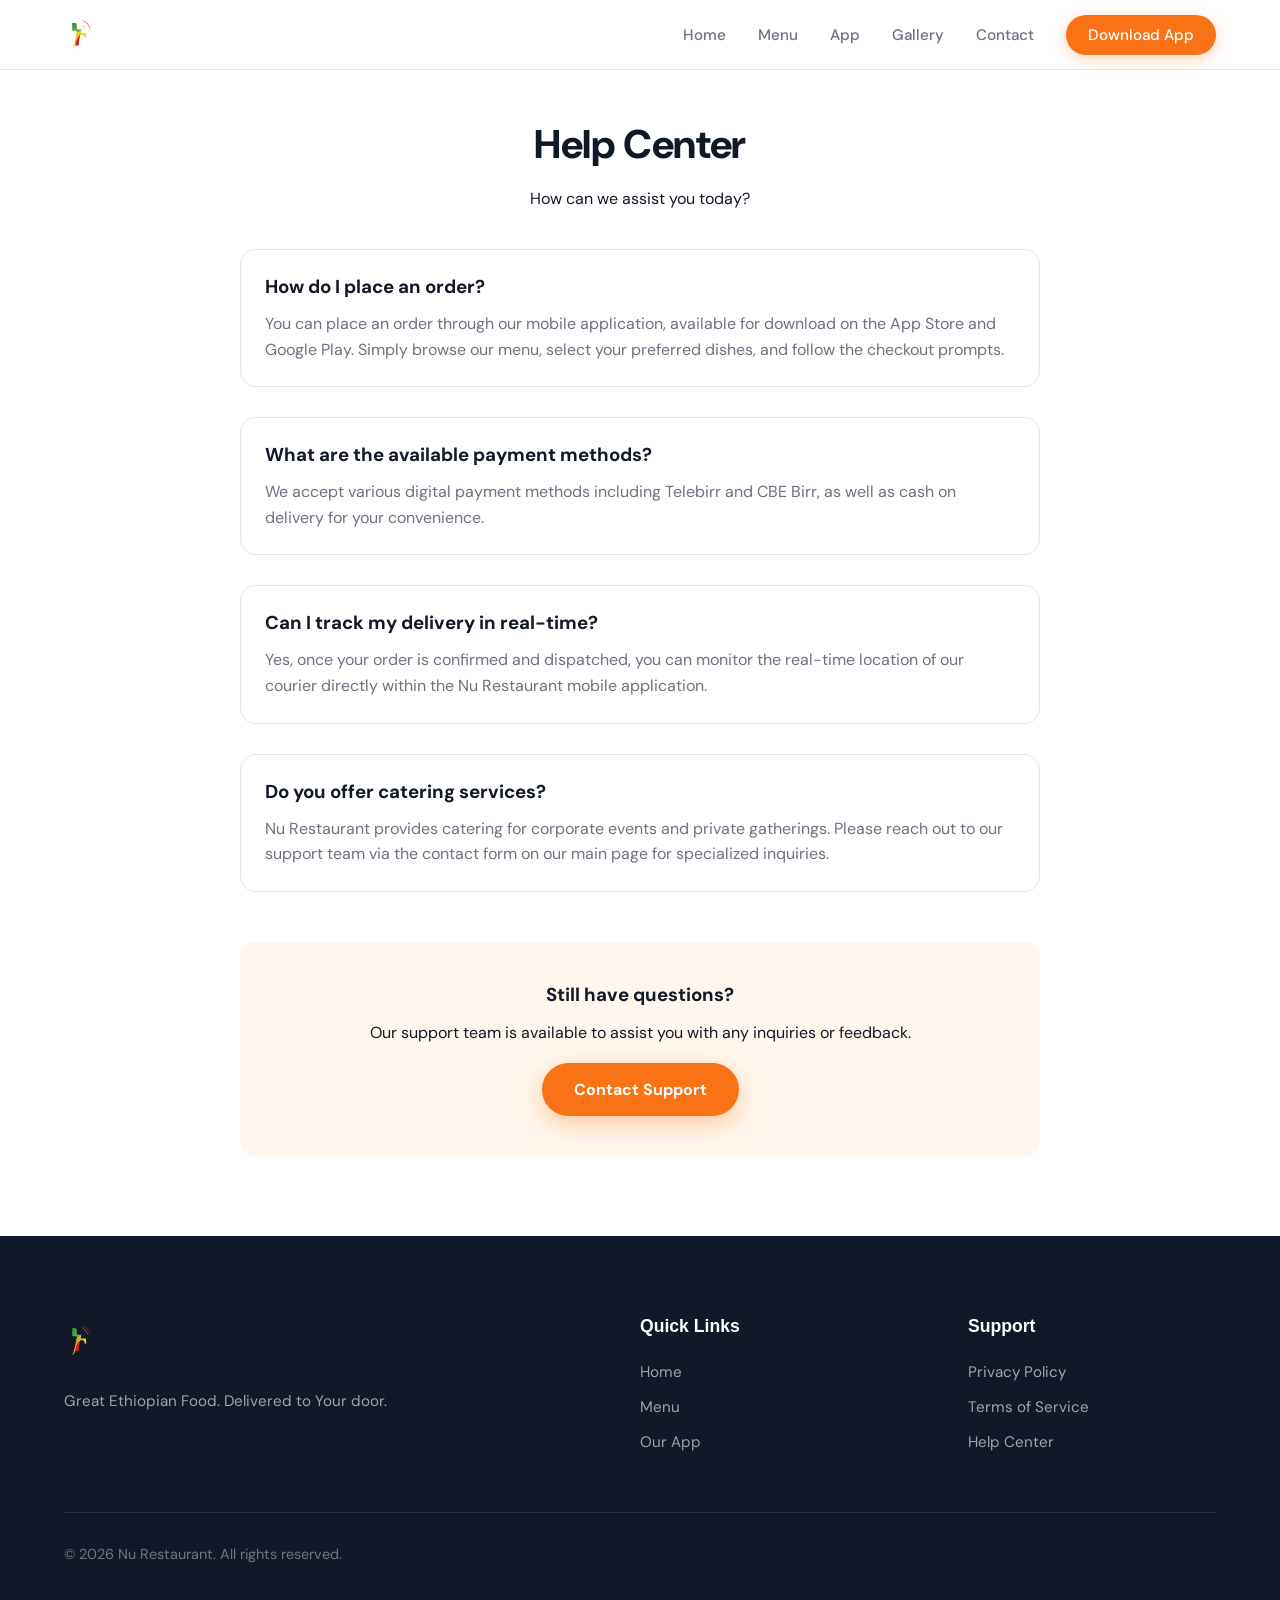
==== commit 50c937ec: "Implement responsive navigation with a mobile menu, add a Gallery link, and update minor content and" ====
--- a/help.html
+++ b/help.html
@@ -58,21 +58,31 @@
 </head>
 
 <body>
-    <nav>
-        <div class="nav-inner">
-            <a class="nav-logo" href="index.html">
-                <img src="images/logo.jpg" alt="Nu Restaurant Logo">
-                <span>Nu Restaurant</span>
-            </a>
-            <div class="nav-links">
-                <a href="index.html#home">Home</a>
-                <a href="index.html#menu">Menu</a>
-                <a href="index.html#app">App</a>
-                <a href="index.html#contact">Contact</a>
-            </div>
-            <a href="index.html#download" class="nav-btn">Download App</a>
+    <nav id="navbar">
+        <a class="nav-logo" href="index.html">
+            <img src="images/logo.jpg" alt="Nu Restaurant">
+        </a>
+        <div class="nav-links">
+            <a href="index.html#home">Home</a>
+            <a href="index.html#menu">Menu</a>
+            <a href="index.html#app">App</a>
+            <a href="index.html#gallery">Gallery</a>
+            <a href="index.html#contact">Contact</a>
+            <a href="index.html#download" class="btn-nav">Download App</a>
+        </div>
+        <div class="hamburger" onclick="toggleMenu()">
+            <span></span><span></span><span></span>
         </div>
     </nav>
+
+    <div class="mobile-menu" id="mobileMenu">
+        <a href="index.html#home" onclick="closeMenu()">Home</a>
+        <a href="index.html#menu" onclick="closeMenu()">Menu</a>
+        <a href="index.html#app" onclick="closeMenu()">App</a>
+        <a href="index.html#gallery" onclick="closeMenu()">Gallery</a>
+        <a href="index.html#contact" onclick="closeMenu()">Contact</a>
+        <a href="index.html#download" class="btn-nav" onclick="closeMenu()">Download App</a>
+    </div>
 
     <div class="section-inner help-content">
         <div class="help-header">
@@ -117,10 +127,9 @@
             <div class="footer-grid">
                 <div class="footer-left">
                     <a class="footer-logo" href="index.html">
-                        <img src="images/logo.jpg" alt="Nu Restaurant Logo">
-                        <span>Nu Restaurant</span>
+                        <img src="images/logo.jpg" alt="Nu Restaurant">
                     </a>
-                    <p class="footer-desc">Exceptional Ethiopian Cuisine. Delivered with Precision.</p>
+                    <p class="footer-desc">Great Ethiopian Food. Delivered to Your door.</p>
                 </div>
                 <div class="footer-col">
                     <h5>Quick Links</h5>
@@ -144,6 +153,7 @@
             </div>
         </div>
     </footer>
+    <script src="main.js"></script>
 </body>
 
 </html>
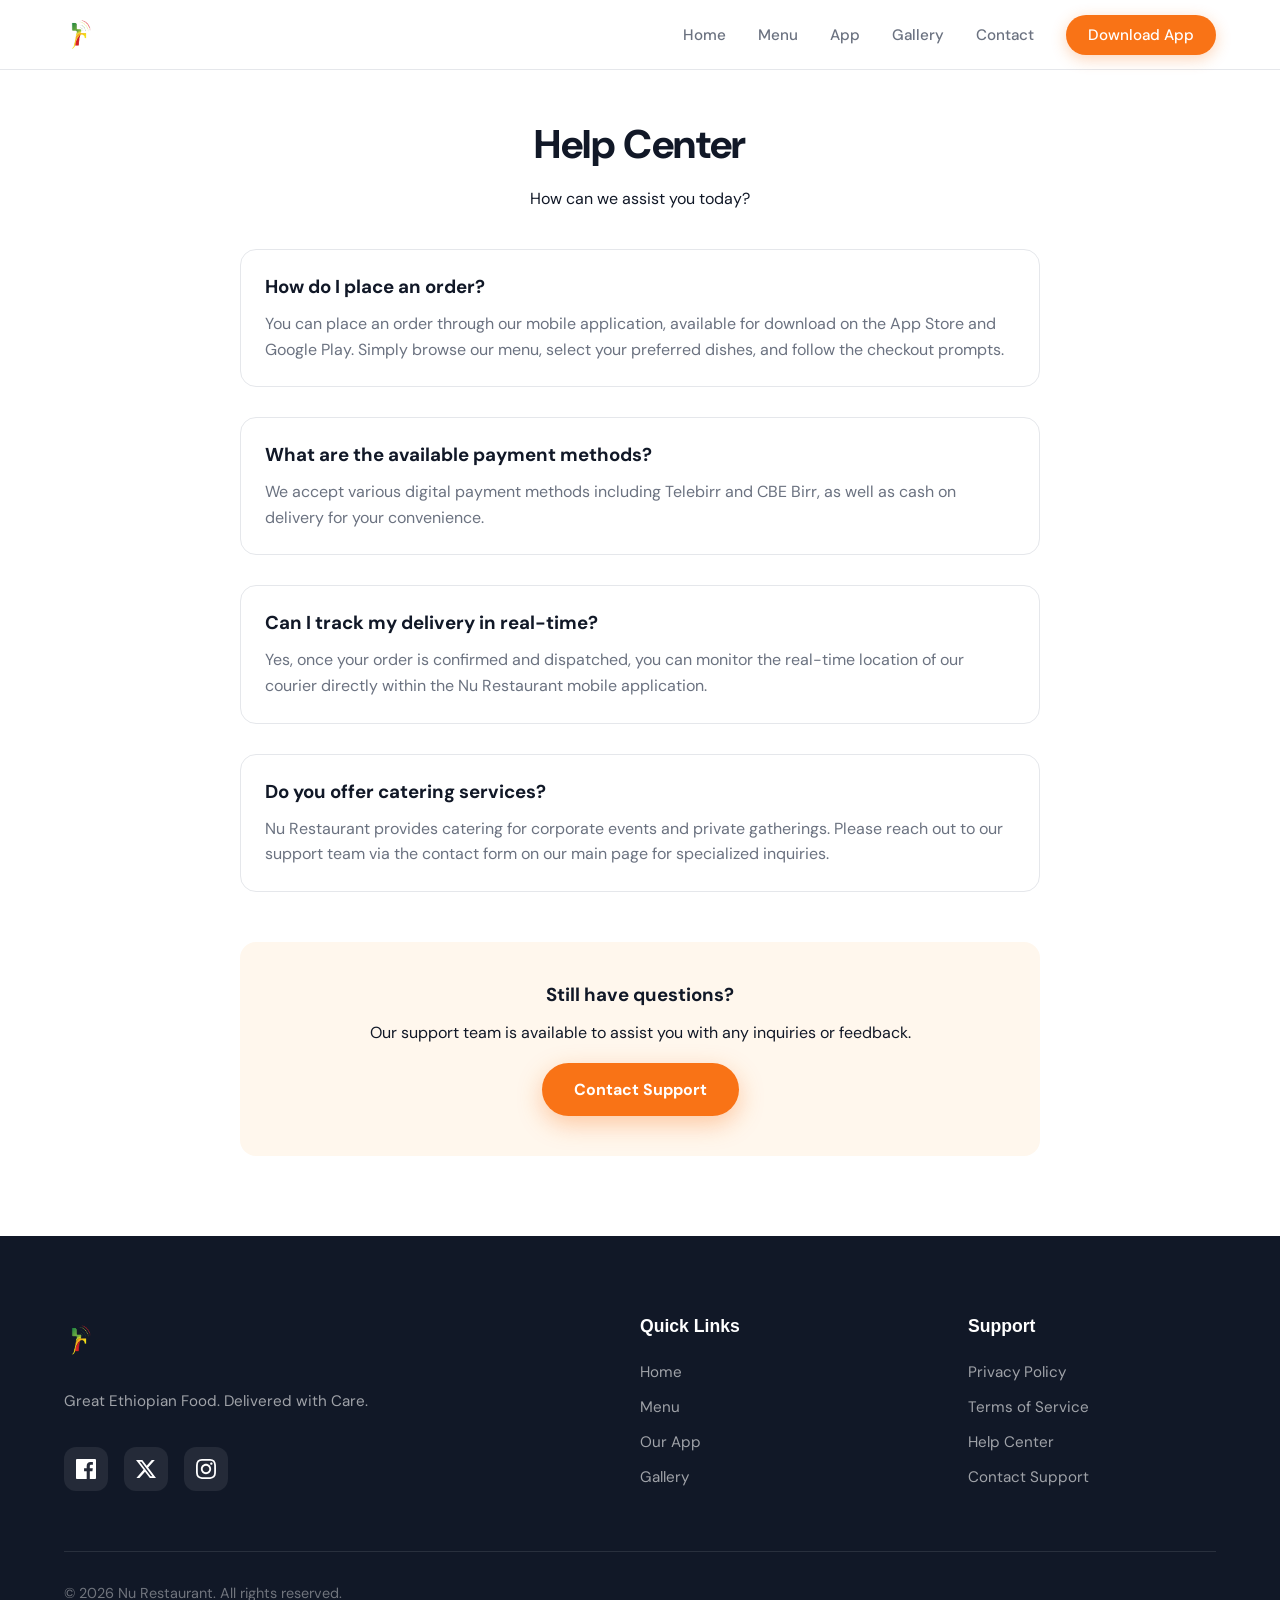
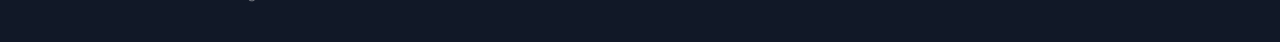
==== commit 3bfe26cb: "update footer content and favicon across pages." ====
--- a/help.html
+++ b/help.html
@@ -8,6 +8,7 @@
     <link rel="preconnect" href="https://fonts.googleapis.com">
     <link href="https://fonts.googleapis.com/css2?family=DM+Sans:wght@400;500;700;800&display=swap" rel="stylesheet">
     <link rel="stylesheet" href="style.css">
+    <link rel="icon" href="images/logo.jpg">
     <style>
         .help-content {
             padding-top: 120px;
@@ -129,7 +130,24 @@
                     <a class="footer-logo" href="index.html">
                         <img src="images/logo.jpg" alt="Nu Restaurant">
                     </a>
-                    <p class="footer-desc">Great Ethiopian Food. Delivered to Your door.</p>
+                    <p class="footer-desc">Great Ethiopian Food. Delivered with Care.</p>
+                    <div class="social-links">
+                        <a href="#" class="social-link" title="Facebook"><svg width="20" height="20" fill="currentColor"
+                                viewBox="0 0 24 24">
+                                <path
+                                    d="M22.675 0h-21.35C.597 0 0 .597 0 1.325v21.351C0 23.403.597 24 1.325 24H12.82v-9.294H9.692v-3.622h3.128V8.413c0-3.1 1.893-4.788 4.659-4.788 1.325 0 2.463.099 2.795.143v3.24l-1.918.001c-1.504 0-1.795.715-1.795 1.763v2.313h3.587l-.467 3.622h-3.12V24h6.116c.73 0 1.323-.597 1.323-1.324V1.325C24 .597 23.403 0 22.675 0z" />
+                            </svg></a>
+                        <a href="#" class="social-link" title="X (Formerly Twitter)"><svg width="20" height="20"
+                                fill="currentColor" viewBox="0 0 24 24">
+                                <path
+                                    d="M18.901 1.153h3.68l-8.04 9.19L24 22.846h-7.406l-5.8-7.584-6.638 7.584H.474l8.6-9.83L0 1.154h7.594l5.243 6.932 6.064-6.932zm-1.292 19.494h2.039L6.486 3.24H4.298l13.311 17.407z" />
+                            </svg></a>
+                        <a href="#" class="social-link" title="Instagram"><svg width="20" height="20"
+                                fill="currentColor" viewBox="0 0 24 24">
+                                <path
+                                    d="M12 2.163c3.204 0 3.584.012 4.85.07 3.252.148 4.771 1.691 4.919 4.919.058 1.265.069 1.645.069 4.849 0 3.205-.012 3.584-.069 4.849-.149 3.225-1.664 4.771-4.919 4.919-1.266.058-1.644.07-4.85.07-3.204 0-3.584-.012-4.849-.07-3.26-.149-4.771-1.699-4.919-4.92-.058-1.265-.07-1.644-.07-4.849 0-3.204.013-3.583.07-4.849.149-3.227 1.664-4.771 4.919-4.919 1.266-.057 1.645-.069 4.849-.069zm0-2.163c-3.259 0-3.667.014-4.947.072-4.358.2-6.78 2.618-6.98 6.98-.059 1.281-.073 1.689-.073 4.948 0 3.259.014 3.668.072 4.948.2 4.358 2.618 6.78 6.98 6.98 1.281.058 1.689.072 4.948.072 3.259 0 3.668-.014 4.948-.072 4.354-.2 6.782-2.618 6.979-6.98.059-1.28.073-1.689.073-4.948 0-3.259-.014-3.667-.072-4.947-.196-4.354-2.617-6.78-6.979-6.98-1.281-.059-1.69-.073-4.949-.073zm0 5.838c-3.403 0-6.162 2.759-6.162 6.162s2.759 6.163 6.162 6.163 6.162-2.759 6.162-6.163c0-3.403-2.759-6.162-6.162-6.162zm0 10.162c-2.209 0-4-1.79-4-4 0-2.209 1.791-4 4-4s4 1.791 4 4c0 2.21-1.791 4-4 4zm6.406-11.845c-.796 0-1.441.645-1.441 1.44s.645 1.44 1.441 1.44c.795 0 1.439-.645 1.439-1.44s-.644-1.44-1.439-1.44z" />
+                            </svg></a>
+                    </div>
                 </div>
                 <div class="footer-col">
                     <h5>Quick Links</h5>
@@ -137,6 +155,7 @@
                         <li><a href="index.html#home">Home</a></li>
                         <li><a href="index.html#menu">Menu</a></li>
                         <li><a href="index.html#app">Our App</a></li>
+                        <li><a href="index.html#gallery">Gallery</a></li>
                     </ul>
                 </div>
                 <div class="footer-col">
@@ -145,6 +164,7 @@
                         <li><a href="privacy.html">Privacy Policy</a></li>
                         <li><a href="terms.html">Terms of Service</a></li>
                         <li><a href="help.html">Help Center</a></li>
+                        <li><a href="index.html#contact">Contact Support</a></li>
                     </ul>
                 </div>
             </div>
--- a/style.css
+++ b/style.css
@@ -1577,4 +1577,133 @@
     width: 100%;
     justify-content: center;
   }
+}
+
+/* Lightbox Styles */
+.lightbox {
+  display: none;
+  position: fixed;
+  z-index: 2000;
+  left: 0;
+  top: 0;
+  width: 100%;
+  height: 100%;
+  background-color: rgba(0, 0, 0, 0.95);
+  backdrop-filter: blur(10px);
+  justify-content: center;
+  align-items: center;
+  animation: fadeIn 0.3s ease;
+}
+
+.lightbox-content-wrapper {
+  position: relative;
+  max-width: 90%;
+  max-height: 80vh;
+  display: flex;
+  flex-direction: column;
+  align-items: center;
+}
+
+.lightbox-content {
+  display: block;
+  max-width: 100%;
+  max-height: 80vh;
+  border-radius: 12px;
+  box-shadow: 0 0 50px rgba(0, 0, 0, 0.5);
+  object-fit: contain;
+  animation: zoomIn 0.4s cubic-bezier(0.165, 0.84, 0.44, 1);
+}
+
+#lightbox-caption {
+  margin-top: 20px;
+  color: #fff;
+  font-size: 1.25rem;
+  font-weight: 500;
+  text-align: center;
+  font-family: 'DM Sans', sans-serif;
+}
+
+.close-lightbox {
+  position: absolute;
+  top: 30px;
+  right: 40px;
+  color: #fff;
+  font-size: 40px;
+  font-weight: bold;
+  cursor: pointer;
+  transition: 0.3s;
+  z-index: 2001;
+}
+
+.close-lightbox:hover {
+  color: var(--orange);
+  transform: rotate(90deg);
+}
+
+.lightbox-prev,
+.lightbox-next {
+  cursor: pointer;
+  position: absolute;
+  top: 50%;
+  width: auto;
+  padding: 16px;
+  margin-top: -50px;
+  color: white;
+  font-weight: bold;
+  font-size: 30px;
+  transition: 0.6s ease;
+  border-radius: 50%;
+  user-select: none;
+  background-color: rgba(255, 255, 255, 0.1);
+  border: none;
+  display: flex;
+  align-items: center;
+  justify-content: center;
+}
+
+.lightbox-prev {
+  left: 40px;
+}
+
+.lightbox-next {
+  right: 40px;
+}
+
+.lightbox-prev:hover,
+.lightbox-next:hover {
+  background-color: var(--orange);
+}
+
+@keyframes zoomIn {
+  from {
+    transform: scale(0.9);
+    opacity: 0;
+  }
+
+  to {
+    transform: scale(1);
+    opacity: 1;
+  }
+}
+
+@media (max-width: 768px) {
+
+  .lightbox-prev,
+  .lightbox-next {
+    padding: 10px;
+    font-size: 20px;
+  }
+
+  .lightbox-prev {
+    left: 10px;
+  }
+
+  .lightbox-next {
+    right: 10px;
+  }
+
+  .close-lightbox {
+    top: 20px;
+    right: 20px;
+  }
 }
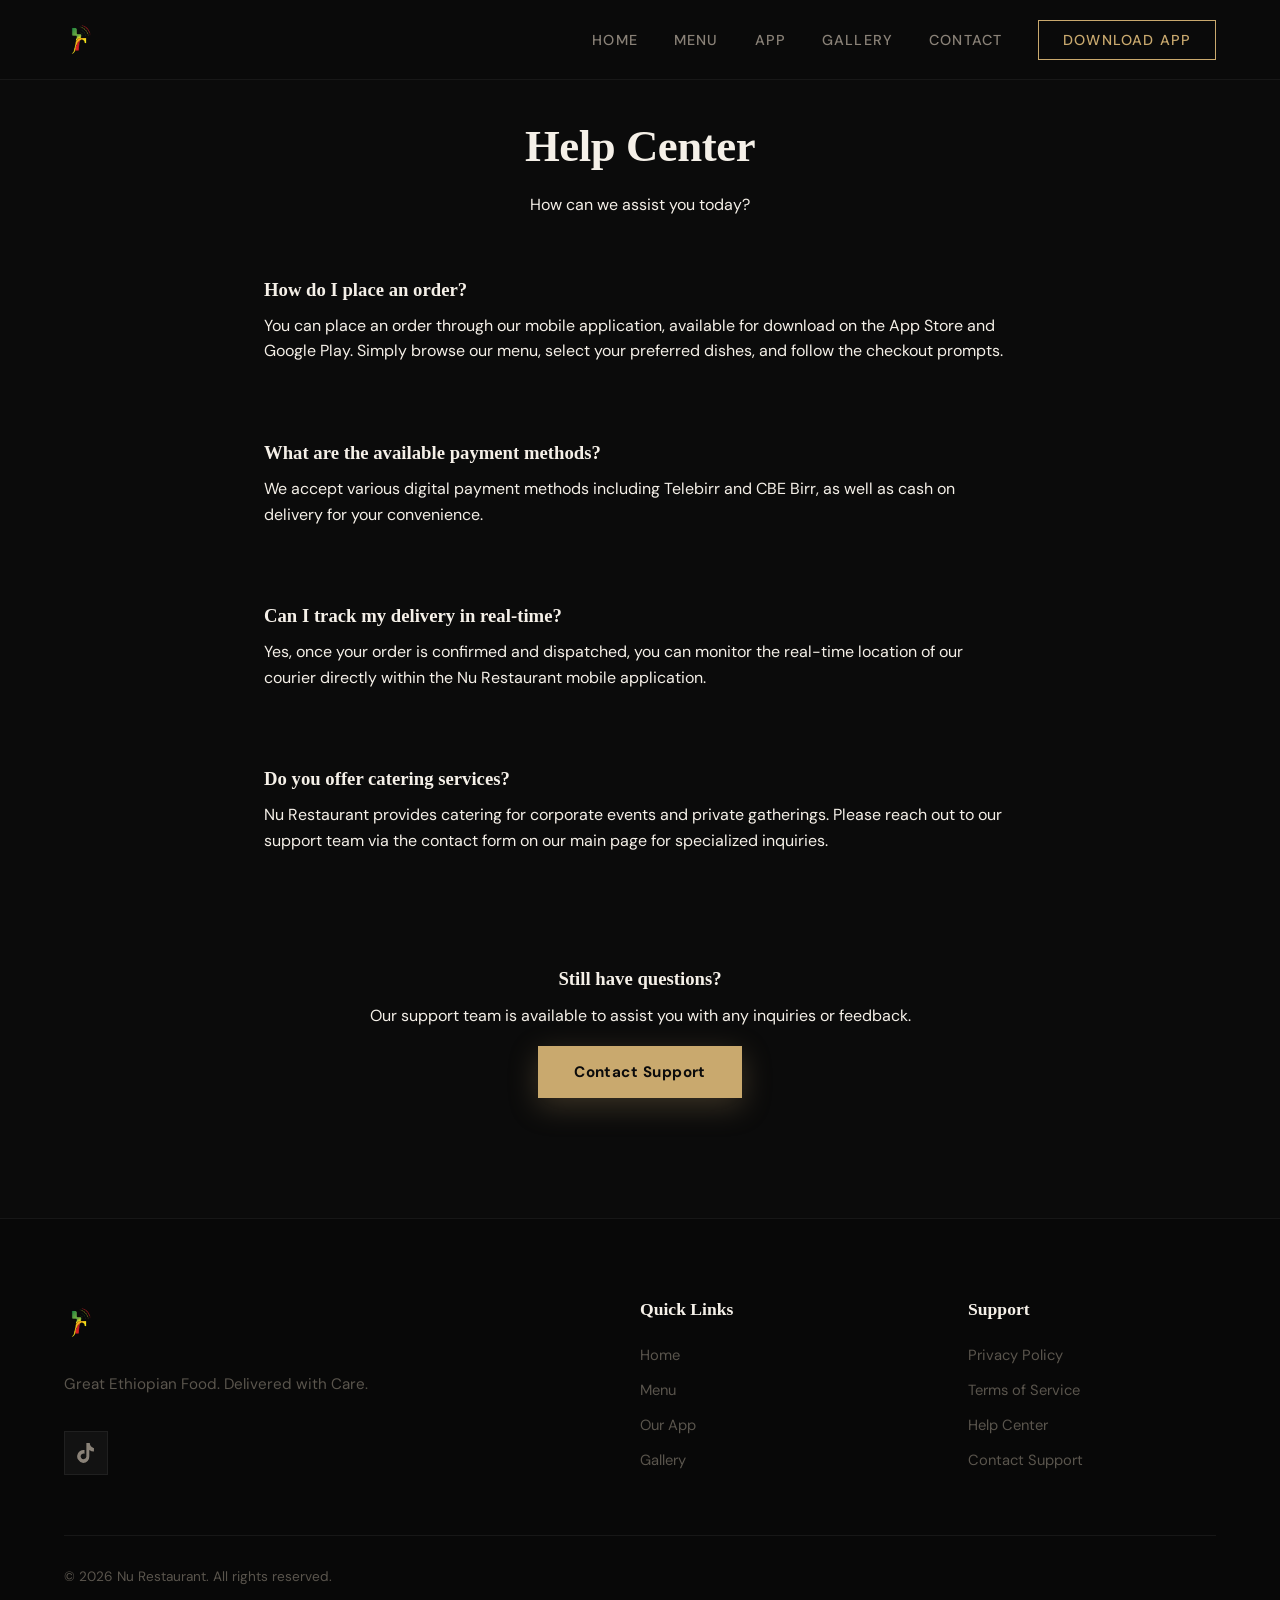
==== commit 89d0c919: "implement interactive menu tabs, add event icons, and update social links and footer navigation." ====
--- a/help.html
+++ b/help.html
@@ -132,21 +132,11 @@
                     </a>
                     <p class="footer-desc">Great Ethiopian Food. Delivered with Care.</p>
                     <div class="social-links">
-                        <a href="#" class="social-link" title="Facebook"><svg width="20" height="20" fill="currentColor"
-                                viewBox="0 0 24 24">
-                                <path
-                                    d="M22.675 0h-21.35C.597 0 0 .597 0 1.325v21.351C0 23.403.597 24 1.325 24H12.82v-9.294H9.692v-3.622h3.128V8.413c0-3.1 1.893-4.788 4.659-4.788 1.325 0 2.463.099 2.795.143v3.24l-1.918.001c-1.504 0-1.795.715-1.795 1.763v2.313h3.587l-.467 3.622h-3.12V24h6.116c.73 0 1.323-.597 1.323-1.324V1.325C24 .597 23.403 0 22.675 0z" />
-                            </svg></a>
-                        <a href="#" class="social-link" title="X (Formerly Twitter)"><svg width="20" height="20"
-                                fill="currentColor" viewBox="0 0 24 24">
-                                <path
-                                    d="M18.901 1.153h3.68l-8.04 9.19L24 22.846h-7.406l-5.8-7.584-6.638 7.584H.474l8.6-9.83L0 1.154h7.594l5.243 6.932 6.064-6.932zm-1.292 19.494h2.039L6.486 3.24H4.298l13.311 17.407z" />
-                            </svg></a>
-                        <a href="#" class="social-link" title="Instagram"><svg width="20" height="20"
-                                fill="currentColor" viewBox="0 0 24 24">
-                                <path
-                                    d="M12 2.163c3.204 0 3.584.012 4.85.07 3.252.148 4.771 1.691 4.919 4.919.058 1.265.069 1.645.069 4.849 0 3.205-.012 3.584-.069 4.849-.149 3.225-1.664 4.771-4.919 4.919-1.266.058-1.644.07-4.85.07-3.204 0-3.584-.012-4.849-.07-3.26-.149-4.771-1.699-4.919-4.92-.058-1.265-.07-1.644-.07-4.849 0-3.204.013-3.583.07-4.849.149-3.227 1.664-4.771 4.919-4.919 1.266-.057 1.645-.069 4.849-.069zm0-2.163c-3.259 0-3.667.014-4.947.072-4.358.2-6.78 2.618-6.98 6.98-.059 1.281-.073 1.689-.073 4.948 0 3.259.014 3.668.072 4.948.2 4.358 2.618 6.78 6.98 6.98 1.281.058 1.689.072 4.948.072 3.259 0 3.668-.014 4.948-.072 4.354-.2 6.782-2.618 6.979-6.98.059-1.28.073-1.689.073-4.948 0-3.259-.014-3.667-.072-4.947-.196-4.354-2.617-6.78-6.979-6.98-1.281-.059-1.69-.073-4.949-.073zm0 5.838c-3.403 0-6.162 2.759-6.162 6.162s2.759 6.163 6.162 6.163 6.162-2.759 6.162-6.163c0-3.403-2.759-6.162-6.162-6.162zm0 10.162c-2.209 0-4-1.79-4-4 0-2.209 1.791-4 4-4s4 1.791 4 4c0 2.21-1.791 4-4 4zm6.406-11.845c-.796 0-1.441.645-1.441 1.44s.645 1.44 1.441 1.44c.795 0 1.439-.645 1.439-1.44s-.644-1.44-1.439-1.44z" />
-                            </svg></a>
+                        <a href="https://tiktok.com/@numigbet" target="_blank" class="social-link" title="TikTok">
+                            <svg width="24" height="24" viewBox="0 0 24 24" fill="currentColor">
+                                <path d="M19.59 6.69a4.83 4.83 0 0 1-3.77-4.25V2h-3.45v13.67a2.89 2.89 0 0 1-5.2 1.34 2.88 2.88 0 0 1 2.31-4.53 2.84 2.84 0 0 1 1.05.19V9.07a6.29 6.29 0 0 0-1.12-.1 6.33 6.33 0 0 0-5.12 9.87A6.33 6.33 0 0 0 9.17 22a6.34 6.34 0 0 0 6.13-6.68v-6.3a8.27 8.27 0 0 0 4.63 1.54V7.1a5.18 5.18 0 0 0-1.34-.41z"/>
+                            </svg>
+                        </a>
                     </div>
                 </div>
                 <div class="footer-col">
--- a/style.css
+++ b/style.css
@@ -1,15 +1,19 @@
 :root {
-  --orange: #f97316;
-  --orange-dark: #ea6c0b;
-  --orange-light: #fff7ed;
-  --text-primary: #111827;
-  --text-secondary: #6b7280;
-  --text-muted: #9ca3af;
-  --bg-white: #ffffff;
-  --border: #e5e7eb;
-  --radius: 16px;
-  --shadow: 0 4px 30px rgba(0, 0, 0, 0.08);
-  --shadow-hover: 0 12px 40px rgba(249, 115, 22, 0.2);
+  --gold: #c9a96e;
+  --gold-light: #d4b87a;
+  --gold-dark: #b8944f;
+  --dark-bg: #0b0b0b;
+  --dark-section: #111111;
+  --dark-card: #1a1a1a;
+  --dark-surface: #141414;
+  --text-light: #f5f0e8;
+  --text-muted: #8a8278;
+  --text-dim: #5a554d;
+  --border-dark: rgba(201, 169, 110, 0.15);
+  --border-subtle: rgba(255, 255, 255, 0.06);
+  --radius: 0px;
+  --shadow: 0 4px 40px rgba(0, 0, 0, 0.4);
+  --shadow-gold: 0 8px 40px rgba(201, 169, 110, 0.15);
 }
 
 * {
@@ -24,8 +28,8 @@
 
 body {
   font-family: 'DM Sans', sans-serif;
-  background: var(--bg-white);
-  color: var(--text-primary);
+  background: var(--dark-bg);
+  color: var(--text-light);
   overflow-x: hidden;
   -webkit-text-size-adjust: 100%;
 }
@@ -34,30 +38,32 @@
 h2,
 h3,
 h4 {
-  font-family: 'DM Sans', sans-serif;
-}
-
-/* Navbar */
+  font-family: 'Playfair Display', serif;
+}
+
+/* ═══════ NAVBAR ═══════ */
 nav {
   position: fixed;
   top: 0;
   left: 0;
   right: 0;
   z-index: 1000;
-  background: rgba(255, 255, 255, 0.95);
-  backdrop-filter: blur(12px);
-  border-bottom: 1px solid var(--border);
+  background: rgba(11, 11, 11, 0.85);
+  backdrop-filter: blur(20px);
+  -webkit-backdrop-filter: blur(20px);
+  border-bottom: 1px solid var(--border-subtle);
   padding: 0 5%;
-  height: 70px;
+  height: 80px;
   display: flex;
   align-items: center;
   justify-content: space-between;
-  transition: all 0.3s;
+  transition: all 0.4s ease;
 }
 
 nav.scrolled {
-  box-shadow: 0 2px 20px rgba(0, 0, 0, 0.1);
-  height: 60px;
+  background: rgba(11, 11, 11, 0.95);
+  height: 68px;
+  box-shadow: 0 4px 30px rgba(0, 0, 0, 0.5);
 }
 
 .nav-logo {
@@ -71,44 +77,39 @@
   height: auto;
   max-height: 48px;
   max-width: 100%;
-  border-radius: 8px;
-}
-
-.nav-logo span {
-  font-family: 'DM Sans', sans-serif;
-  font-weight: 800;
-  font-size: 1.3rem;
-  color: var(--text-primary);
+  border-radius: 4px;
 }
 
 .nav-links {
   display: flex;
   align-items: center;
-  gap: 32px;
+  gap: 36px;
 }
 
 .nav-links a {
   text-decoration: none;
-  color: var(--text-secondary);
-  font-size: 0.95rem;
+  color: var(--text-muted);
+  font-size: 0.9rem;
   font-weight: 500;
-  transition: color 0.2s;
+  letter-spacing: 0.08em;
+  text-transform: uppercase;
+  transition: color 0.3s;
   position: relative;
 }
 
 .nav-links a::after {
   content: '';
   position: absolute;
-  bottom: -4px;
+  bottom: -6px;
   left: 0;
   width: 0;
-  height: 2px;
-  background: var(--orange);
-  transition: width 0.3s;
+  height: 1px;
+  background: var(--gold);
+  transition: width 0.4s cubic-bezier(0.25, 0.46, 0.45, 0.94);
 }
 
 .nav-links a:hover {
-  color: var(--text-primary);
+  color: var(--gold);
 }
 
 .nav-links a:hover::after {
@@ -116,21 +117,22 @@
 }
 
 .btn-nav {
-  background: var(--orange);
-  color: #fff !important;
-  padding: 10px 22px;
-  border-radius: 50px;
-  font-weight: 700;
-  font-size: 0.9rem;
+  background: transparent;
+  color: var(--gold) !important;
+  padding: 10px 24px;
+  font-weight: 600;
+  font-size: 0.85rem;
   text-decoration: none;
-  transition: all 0.3s;
-  box-shadow: 0 4px 15px rgba(249, 115, 22, 0.3);
+  transition: all 0.4s;
+  border: 1px solid var(--gold);
+  letter-spacing: 0.05em;
 }
 
 .btn-nav:hover {
-  background: var(--orange-dark);
+  background: var(--gold);
+  color: var(--dark-bg) !important;
   transform: translateY(-2px);
-  box-shadow: 0 8px 25px rgba(249, 115, 22, 0.4);
+  box-shadow: var(--shadow-gold);
 }
 
 .btn-nav:hover::after {
@@ -140,60 +142,67 @@
 .hamburger {
   display: none;
   flex-direction: column;
-  gap: 5px;
+  gap: 6px;
   cursor: pointer;
   padding: 5px;
 }
 
 .hamburger span {
   display: block;
-  width: 24px;
-  height: 2px;
-  background: var(--text-primary);
-  border-radius: 2px;
+  width: 26px;
+  height: 1.5px;
+  background: var(--gold);
   transition: all 0.3s;
 }
 
 .mobile-menu {
   display: none;
   position: fixed;
-  top: 70px;
+  top: 80px;
   left: 0;
   right: 0;
-  background: #fff;
-  padding: 20px 5%;
-  border-bottom: 1px solid var(--border);
+  background: rgba(11, 11, 11, 0.98);
+  backdrop-filter: blur(20px);
+  padding: 24px 5%;
+  border-bottom: 1px solid var(--border-dark);
   flex-direction: column;
-  gap: 16px;
+  gap: 0;
   z-index: 999;
-  box-shadow: var(--shadow);
 }
 
 .mobile-menu a {
-  color: var(--text-primary);
+  color: var(--text-light);
   text-decoration: none;
   font-size: 1rem;
-  font-weight: 500;
-  padding: 8px 0;
-  border-bottom: 1px solid var(--border);
+  font-weight: 400;
+  padding: 16px 0;
+  border-bottom: 1px solid var(--border-subtle);
+  letter-spacing: 0.05em;
+  text-transform: uppercase;
+  transition: color 0.3s;
+}
+
+.mobile-menu a:hover {
+  color: var(--gold);
 }
 
 .mobile-menu .btn-nav {
   text-align: center;
-  margin-top: 8px;
+  margin-top: 16px;
+  border-bottom: none;
 }
 
 .mobile-menu.open {
   display: flex;
 }
 
-/* Hero Section */
+/* ═══════ HERO ═══════ */
 #home {
   min-height: 100vh;
-  padding: 100px 5% 80px;
-  display: flex;
-  align-items: center;
-  background: linear-gradient(135deg, #fff7ed 0%, #ffffff 60%, #fff7ed 100%);
+  padding: 120px 5% 100px;
+  display: flex;
+  align-items: center;
+  background: var(--dark-bg);
   position: relative;
   overflow: hidden;
 }
@@ -201,23 +210,25 @@
 #home::before {
   content: '';
   position: absolute;
-  top: -200px;
+  top: -300px;
   right: -200px;
-  width: 600px;
-  height: 600px;
+  width: 700px;
+  height: 700px;
   border-radius: 50%;
-  background: radial-gradient(circle, rgba(249, 115, 22, 0.12) 0%, transparent 70%);
+  background: radial-gradient(circle, rgba(201, 169, 110, 0.06) 0%, transparent 70%);
+  pointer-events: none;
 }
 
 #home::after {
   content: '';
   position: absolute;
-  bottom: -100px;
-  left: -100px;
-  width: 400px;
-  height: 400px;
+  bottom: -150px;
+  left: -150px;
+  width: 500px;
+  height: 500px;
   border-radius: 50%;
-  background: radial-gradient(circle, rgba(249, 115, 22, 0.08) 0%, transparent 70%);
+  background: radial-gradient(circle, rgba(201, 169, 110, 0.04) 0%, transparent 70%);
+  pointer-events: none;
 }
 
 .hero-inner {
@@ -236,34 +247,36 @@
   display: inline-flex;
   align-items: center;
   gap: 8px;
-  background: rgba(249, 115, 22, 0.1);
-  color: var(--orange);
-  padding: 8px 18px;
-  border-radius: 50px;
-  font-size: 0.85rem;
+  background: rgba(201, 169, 110, 0.08);
+  color: var(--gold);
+  padding: 8px 20px;
+  font-size: 0.8rem;
   font-weight: 600;
-  margin-bottom: 24px;
-  border: 1px solid rgba(249, 115, 22, 0.2);
+  margin-bottom: 28px;
+  border: 1px solid rgba(201, 169, 110, 0.2);
+  letter-spacing: 0.15em;
+  text-transform: uppercase;
+  font-family: 'DM Sans', sans-serif;
 }
 
 .hero-title {
-  font-size: clamp(2rem, 6vw, 3.5rem);
-  font-weight: 800;
-  line-height: 1.2;
+  font-size: clamp(2.2rem, 5.5vw, 3.8rem);
+  font-weight: 700;
+  line-height: 1.15;
   letter-spacing: -0.01em;
-  color: var(--text-primary);
-  margin-bottom: 24px;
+  color: var(--text-light);
+  margin-bottom: 28px;
 }
 
 .hero-title span {
-  color: var(--orange);
+  color: var(--gold);
 }
 
 .hero-sub {
-  font-size: 1.1rem;
-  color: var(--text-secondary);
-  line-height: 1.7;
-  margin-bottom: 36px;
+  font-size: 1.05rem;
+  color: var(--text-muted);
+  line-height: 1.8;
+  margin-bottom: 40px;
   max-width: 480px;
 }
 
@@ -274,51 +287,50 @@
 }
 
 .btn-primary {
-  background: var(--orange);
-  color: #fff;
-  padding: 16px 32px;
-  border-radius: 50px;
+  background: var(--gold);
+  color: var(--dark-bg);
+  padding: 16px 36px;
   font-weight: 700;
-  font-size: 1rem;
+  font-size: 0.95rem;
   text-decoration: none;
-  transition: all 0.3s;
+  transition: all 0.4s;
   display: inline-flex;
   align-items: center;
   gap: 8px;
-  box-shadow: 0 8px 25px rgba(249, 115, 22, 0.35);
+  box-shadow: 0 8px 30px rgba(201, 169, 110, 0.25);
+  letter-spacing: 0.03em;
 }
 
 .btn-primary:hover {
-  background: var(--orange-dark);
+  background: var(--gold-light);
   transform: translateY(-3px);
-  box-shadow: 0 12px 35px rgba(249, 115, 22, 0.45);
+  box-shadow: 0 14px 40px rgba(201, 169, 110, 0.35);
 }
 
 .btn-secondary {
   background: transparent;
-  color: var(--text-primary);
-  padding: 16px 32px;
-  border-radius: 50px;
+  color: var(--text-light);
+  padding: 16px 36px;
   font-weight: 600;
-  font-size: 1rem;
+  font-size: 0.95rem;
   text-decoration: none;
-  transition: all 0.3s;
-  border: 2px solid var(--border);
+  transition: all 0.4s;
+  border: 1px solid rgba(255, 255, 255, 0.15);
   display: inline-flex;
   align-items: center;
   gap: 8px;
 }
 
 .btn-secondary:hover {
-  border-color: var(--orange);
-  color: var(--orange);
+  border-color: var(--gold);
+  color: var(--gold);
   transform: translateY(-3px);
 }
 
 .hero-stats {
   display: flex;
-  gap: 32px;
-  margin-top: 40px;
+  gap: 40px;
+  margin-top: 48px;
 }
 
 .stat-item {
@@ -326,17 +338,18 @@
 }
 
 .stat-num {
-  font-family: 'DM Sans', sans-serif;
-  font-size: 1.8rem;
-  font-weight: 800;
-  color: var(--orange);
+  font-family: 'Playfair Display', serif;
+  font-size: 2rem;
+  font-weight: 700;
+  color: var(--gold);
 }
 
 .stat-label {
-  font-size: 0.8rem;
-  color: var(--text-muted);
+  font-size: 0.75rem;
+  color: var(--text-dim);
   text-transform: uppercase;
-  letter-spacing: 0.05em;
+  letter-spacing: 0.1em;
+  margin-top: 4px;
 }
 
 .hero-image {
@@ -345,14 +358,14 @@
 }
 
 .hero-food-card {
-  background: #fff;
-  border-radius: 20px;
-  padding: 16px;
-  box-shadow: 0 20px 60px rgba(0, 0, 0, 0.12);
+  background: var(--dark-card);
+  padding: 12px;
+  box-shadow: 0 30px 80px rgba(0, 0, 0, 0.5);
+  border: 1px solid var(--border-subtle);
   position: relative;
   overflow: hidden;
   width: 100%;
-  max-width: 450px;
+  max-width: 650px;
   margin-left: auto;
 }
 
@@ -360,23 +373,22 @@
   width: 100%;
   aspect-ratio: 4/3;
   object-fit: cover;
-  border-radius: 12px;
-  background: linear-gradient(135deg, #f97316 0%, #fbbf24 50%, #ef4444 100%);
+  background: var(--dark-surface);
   display: flex;
   align-items: center;
   justify-content: center;
-  font-size: 5rem;
 }
 
 .floating-badge {
   position: absolute;
-  background: #fff;
-  border-radius: 14px;
-  padding: 12px 16px;
-  box-shadow: 0 8px 25px rgba(0, 0, 0, 0.12);
-  display: flex;
-  align-items: center;
-  gap: 10px;
+  background: rgba(26, 26, 26, 0.95);
+  backdrop-filter: blur(10px);
+  padding: 14px 18px;
+  box-shadow: 0 10px 30px rgba(0, 0, 0, 0.4);
+  border: 1px solid var(--border-dark);
+  display: flex;
+  align-items: center;
+  gap: 12px;
   z-index: 2;
   width: 210px;
 }
@@ -392,34 +404,29 @@
 }
 
 .float-icon {
-  width: 36px;
-  height: 36px;
-  background: rgba(249, 115, 22, 0.12);
-  border-radius: 10px;
+  width: 38px;
+  height: 38px;
+  min-width: 38px;
+  background: rgba(201, 169, 110, 0.12);
   display: flex;
   align-items: center;
   justify-content: center;
-  font-size: 1.2rem;
+  color: var(--gold);
 }
 
 .float-text strong {
   display: block;
   font-size: 0.85rem;
-  font-weight: 700;
-  color: var(--text-primary);
+  font-weight: 600;
+  color: var(--text-light);
 }
 
 .float-text span {
   font-size: 0.75rem;
-  color: var(--text-muted);
-}
-
-/* About Section */
-#about {
-  padding: 100px 5%;
-  background: #fff;
-}
-
+  color: var(--text-dim);
+}
+
+/* ═══════ SECTIONS COMMON ═══════ */
 .section-inner {
   max-width: 1200px;
   margin: 0 auto;
@@ -427,122 +434,148 @@
 
 .section-tag {
   display: inline-block;
-  background: rgba(249, 115, 22, 0.1);
-  color: var(--orange);
-  padding: 6px 16px;
-  border-radius: 50px;
+  color: var(--gold);
+  padding: 6px 0;
   font-size: 0.8rem;
+  font-weight: 600;
+  text-transform: uppercase;
+  letter-spacing: 0.2em;
+  margin-bottom: 16px;
+  font-family: 'DM Sans', sans-serif;
+  position: relative;
+  padding-left: 40px;
+}
+
+.section-tag::before {
+  content: '';
+  position: absolute;
+  left: 0;
+  top: 50%;
+  width: 28px;
+  height: 1px;
+  background: var(--gold);
+}
+
+.section-title {
+  font-size: clamp(1.8rem, 4.5vw, 2.8rem);
   font-weight: 700;
-  text-transform: uppercase;
-  letter-spacing: 0.08em;
-  margin-bottom: 16px;
-}
-
-.section-title {
-  font-size: clamp(1.75rem, 5vw, 2.5rem);
-  font-weight: 800;
   line-height: 1.2;
   letter-spacing: -0.01em;
   margin-bottom: 20px;
-  color: var(--text-primary);
+  color: var(--text-light);
 }
 
 .section-sub {
   font-size: 1.05rem;
-  color: var(--text-secondary);
-  line-height: 1.75;
+  color: var(--text-muted);
+  line-height: 1.8;
   max-width: 600px;
+}
+
+/* ═══════ ABOUT ═══════ */
+#about {
+  padding: 120px 5%;
+  background: var(--dark-section);
 }
 
 .about-grid {
   display: grid;
   grid-template-columns: 1fr 1fr;
-  gap: 60px;
+  gap: 70px;
   align-items: center;
   margin-top: 60px;
 }
 
 .about-img {
-  border-radius: 24px;
   overflow: hidden;
   aspect-ratio: 1;
-  background: linear-gradient(135deg, #1f2937, #374151);
   display: flex;
   align-items: center;
   justify-content: center;
-  font-size: 8rem;
-  box-shadow: var(--shadow);
+  box-shadow: 0 20px 60px rgba(0, 0, 0, 0.4);
+  border: 1px solid var(--border-subtle);
 }
 
 .about-content p {
   font-size: 1.05rem;
-  color: var(--text-secondary);
-  line-height: 1.8;
+  color: var(--text-muted);
+  line-height: 1.9;
   margin-bottom: 20px;
+}
+
+.about-motto {
+  font-family: 'Playfair Display', serif;
+  font-size: 1.8rem;
+  font-style: italic;
+  color: var(--gold);
+  margin-top: 40px;
+  text-align: center;
+  border-top: 1px solid var(--border-subtle);
+  padding-top: 30px;
 }
 
 .about-highlights {
   display: grid;
   grid-template-columns: 1fr 1fr;
-  gap: 16px;
-  margin-top: 32px;
+  gap: 20px;
+  margin-top: 36px;
 }
 
 .highlight-item {
   display: flex;
   align-items: flex-start;
-  gap: 12px;
+  gap: 14px;
 }
 
 .highlight-icon {
-  width: 40px;
-  height: 40px;
-  min-width: 40px;
-  background: rgba(249, 115, 22, 0.1);
-  border-radius: 10px;
+  width: 44px;
+  height: 44px;
+  min-width: 44px;
+  background: rgba(201, 169, 110, 0.1);
+  border: 1px solid rgba(201, 169, 110, 0.15);
   display: flex;
   align-items: center;
   justify-content: center;
-  font-size: 1.1rem;
+  color: var(--gold);
 }
 
 .highlight-text strong {
   display: block;
   font-size: 0.9rem;
-  font-weight: 700;
-  margin-bottom: 2px;
+  font-weight: 600;
+  margin-bottom: 3px;
+  color: var(--text-light);
 }
 
 .highlight-text span {
   font-size: 0.82rem;
-  color: var(--text-muted);
-}
-
-/* Menu Section */
+  color: var(--text-dim);
+}
+
+/* ═══════ MENU ═══════ */
 #menu {
-  padding: 100px 5%;
-  background: #fafafa;
+  padding: 120px 5%;
+  background: var(--dark-bg);
 }
 
 .menu-grid {
   display: grid;
-  grid-template-columns: repeat(auto-fill, minmax(300px, 1fr));
+  grid-template-columns: repeat(auto-fill, minmax(320px, 1fr));
   gap: 28px;
   margin-top: 50px;
 }
 
 .menu-card {
-  background: #fff;
-  border-radius: 20px;
+  background: var(--dark-card);
   overflow: hidden;
-  box-shadow: var(--shadow);
-  transition: all 0.35s;
-  border: 1px solid var(--border);
+  border: 1px solid var(--border-subtle);
+  transition: all 0.45s cubic-bezier(0.25, 0.46, 0.45, 0.94);
 }
 
 .menu-card:hover {
   transform: translateY(-8px);
-  box-shadow: var(--shadow-hover);
+  box-shadow: var(--shadow-gold);
+  border-color: var(--border-dark);
 }
 
 .menu-img {
@@ -551,7 +584,15 @@
   display: flex;
   align-items: center;
   justify-content: center;
-  font-size: 4rem;
+  overflow: hidden;
+}
+
+.menu-img img {
+  transition: transform 0.6s ease;
+}
+
+.menu-card:hover .menu-img img {
+  transform: scale(1.05);
 }
 
 .menu-body {
@@ -559,26 +600,29 @@
 }
 
 .menu-tag {
-  background: rgba(249, 115, 22, 0.1);
-  color: var(--orange);
-  padding: 4px 10px;
-  border-radius: 50px;
-  font-size: 0.75rem;
+  background: rgba(201, 169, 110, 0.1);
+  color: var(--gold);
+  padding: 4px 12px;
+  font-size: 0.72rem;
   font-weight: 600;
   display: inline-block;
+  margin-bottom: 12px;
+  letter-spacing: 0.08em;
+  text-transform: uppercase;
+  border: 1px solid rgba(201, 169, 110, 0.15);
+}
+
+.menu-title {
+  font-size: 1.25rem;
+  font-weight: 700;
   margin-bottom: 10px;
-}
-
-.menu-title {
-  font-size: 1.2rem;
-  font-weight: 700;
-  margin-bottom: 8px;
+  color: var(--text-light);
 }
 
 .menu-desc {
   font-size: 0.88rem;
-  color: var(--text-secondary);
-  line-height: 1.6;
+  color: var(--text-muted);
+  line-height: 1.7;
   margin-bottom: 18px;
 }
 
@@ -589,17 +633,16 @@
 }
 
 .menu-price {
-  font-family: 'DM Sans', sans-serif;
+  font-family: 'Playfair Display', serif;
   font-size: 1.25rem;
   font-weight: 700;
-  color: var(--orange);
+  color: var(--gold);
 }
 
 .menu-order {
-  background: var(--orange);
-  color: #fff;
-  padding: 10px 20px;
-  border-radius: 50px;
+  background: var(--gold);
+  color: var(--dark-bg);
+  padding: 10px 22px;
   font-size: 0.85rem;
   font-weight: 600;
   border: none;
@@ -608,70 +651,135 @@
 }
 
 .menu-order:hover {
-  background: var(--orange-dark);
-}
-
-/* App Section */
+  background: var(--gold-light);
+}
+
+/* ═══════ EVENTS ═══════ */
+#events {
+  padding: 120px 5%;
+  background: var(--dark-bg);
+}
+
+.events-grid {
+  display: grid;
+  grid-template-columns: repeat(auto-fill, minmax(320px, 1fr));
+  gap: 32px;
+  margin-top: 50px;
+}
+
+.event-card {
+  background: var(--dark-card);
+  padding: 40px 32px;
+  border: 1px solid var(--border-subtle);
+  transition: all 0.4s cubic-bezier(0.25, 0.46, 0.45, 0.94);
+  text-align: center;
+}
+
+.event-card:hover {
+  transform: translateY(-8px);
+  border-color: var(--border-dark);
+  box-shadow: var(--shadow-gold);
+}
+
+.event-icon {
+  width: 72px;
+  height: 72px;
+  background: rgba(201, 169, 110, 0.08);
+  border: 1px solid rgba(201, 169, 110, 0.15);
+  border-radius: 50%;
+  display: flex;
+  align-items: center;
+  justify-content: center;
+  font-size: 2rem;
+  margin: 0 auto 24px;
+}
+
+.event-card h3 {
+  font-size: 1.4rem;
+  color: var(--text-light);
+  margin-bottom: 16px;
+}
+
+.event-card p {
+  font-size: 0.95rem;
+  color: var(--text-muted);
+  line-height: 1.7;
+  margin-bottom: 24px;
+}
+
+.event-card ul {
+  list-style: none;
+  text-align: left;
+  display: flex;
+  flex-direction: column;
+  gap: 12px;
+  border-top: 1px solid var(--border-subtle);
+  padding-top: 24px;
+}
+
+.event-card ul li {
+  font-size: 0.9rem;
+  color: var(--text-dim);
+  line-height: 1.5;
+  position: relative;
+  padding-left: 24px;
+}
+
+.event-card ul li::before {
+  content: '✦';
+  position: absolute;
+  left: 0;
+  top: 0;
+  color: var(--gold);
+  font-size: 0.8rem;
+}
+
+/* ═══════ APP ═══════ */
 #app {
-  padding: 100px 5%;
-  background: #fff;
+  padding: 120px 5%;
+  background: var(--dark-section);
 }
 
 .app-intro-grid {
   display: grid;
   grid-template-columns: 1fr 1fr;
-  gap: 60px;
+  gap: 70px;
   align-items: center;
 }
 
 .app-intro-img {
-  border-radius: 24px;
   overflow: hidden;
   position: relative;
-  background: linear-gradient(135deg, var(--orange) 0%, #fbbf24 100%);
+  background: linear-gradient(135deg, var(--dark-card) 0%, rgba(201, 169, 110, 0.1) 100%);
   padding: 40px;
   display: flex;
   flex-direction: column;
   align-items: center;
-  gap: 20px;
-  box-shadow: 0 20px 60px rgba(249, 115, 22, 0.3);
+  gap: 24px;
+  border: 1px solid var(--border-dark);
+  box-shadow: 0 30px 80px rgba(0, 0, 0, 0.4);
 }
 
 .app-logo-display {
   width: 100%;
-  max-width: 120px;
+  max-width: 100px;
   aspect-ratio: 1;
   height: auto;
   object-fit: contain;
-  border-radius: 24px;
-  background: #fff;
-  padding: 10px;
-  box-shadow: var(--shadow);
+  background: var(--dark-bg);
+  padding: 8px;
+  border: 1px solid var(--border-dark);
   display: block;
   margin: 0 auto;
 }
 
 .app-mockup {
   width: 220px;
-  background: #fff;
-  border-radius: 20px;
+  background: var(--dark-bg);
   overflow: hidden;
-  box-shadow: 0 20px 40px rgba(0, 0, 0, 0.2);
-  padding: 10px;
-}
-
-.app-screen {
-  background: linear-gradient(180deg, #f97316 0%, #fff 30%);
-  border-radius: 12px;
-  height: 320px;
-  display: flex;
-  flex-direction: column;
-  align-items: center;
-  justify-content: center;
-  gap: 8px;
-  font-size: 1.2rem;
-  font-weight: 700;
-  color: #fff;
+  box-shadow: 0 20px 50px rgba(0, 0, 0, 0.5);
+  padding: 8px;
+  border: 1px solid var(--border-subtle);
 }
 
 .app-intro-content .section-title {
@@ -680,8 +788,8 @@
 
 .app-intro-content p {
   font-size: 1.05rem;
-  color: var(--text-secondary);
-  line-height: 1.8;
+  color: var(--text-muted);
+  line-height: 1.9;
   margin-bottom: 24px;
 }
 
@@ -689,28 +797,31 @@
   display: flex;
   gap: 14px;
   flex-wrap: wrap;
-  margin-top: 32px;
+  margin-top: 36px;
 }
 
 .app-store-btn {
   display: flex;
   align-items: center;
-  gap: 12px;
-  background: #111827;
-  color: #fff !important;
-  padding: 12px 20px;
-  border-radius: 12px;
+  gap: 14px;
+  background: var(--dark-card);
+  color: var(--text-light) !important;
+  padding: 14px 22px;
   text-decoration: none;
-  transition: all 0.3s;
+  transition: all 0.4s;
+  border: 1px solid var(--border-subtle);
 }
 
 .app-store-btn:hover {
-  background: #374151;
-  transform: translateY(-2px);
+  border-color: var(--gold);
+  background: rgba(201, 169, 110, 0.08);
+  transform: translateY(-3px);
+  box-shadow: var(--shadow-gold);
 }
 
 .app-store-btn .store-icon {
   font-size: 1.8rem;
+  color: var(--gold);
 }
 
 .app-store-btn .store-text {
@@ -720,72 +831,71 @@
 .app-store-btn .store-text small {
   display: block;
   font-size: 0.7rem;
-  opacity: 0.7;
+  color: var(--text-dim);
 }
 
 .app-store-btn .store-text strong {
   display: block;
   font-size: 0.95rem;
-  font-weight: 700;
-}
-
-/* Features Section */
+  font-weight: 600;
+}
+
+/* ═══════ FEATURES ═══════ */
 #features {
-  padding: 100px 5%;
-  background: #fafafa;
+  padding: 120px 5%;
+  background: var(--dark-bg);
 }
 
 .features-grid {
   display: grid;
-  grid-template-columns: repeat(auto-fill, minmax(250px, 1fr));
+  grid-template-columns: repeat(auto-fill, minmax(260px, 1fr));
   gap: 24px;
   margin-top: 50px;
 }
 
 .feature-card {
-  background: #fff;
-  border-radius: 20px;
-  padding: 32px 24px;
-  border: 1px solid var(--border);
-  transition: all 0.3s;
-  box-shadow: var(--shadow);
+  background: var(--dark-card);
+  padding: 36px 28px;
+  border: 1px solid var(--border-subtle);
+  transition: all 0.4s;
   text-align: center;
 }
 
 .feature-card:hover {
   transform: translateY(-6px);
-  box-shadow: var(--shadow-hover);
-  border-color: rgba(249, 115, 22, 0.2);
+  border-color: var(--border-dark);
+  box-shadow: var(--shadow-gold);
 }
 
 .feature-icon {
   width: 64px;
   height: 64px;
-  background: rgba(249, 115, 22, 0.1);
-  border-radius: 18px;
+  background: rgba(201, 169, 110, 0.08);
+  border: 1px solid rgba(201, 169, 110, 0.12);
   display: flex;
   align-items: center;
   justify-content: center;
-  font-size: 1.8rem;
-  margin: 0 auto 20px;
+  margin: 0 auto 22px;
+  color: var(--gold);
 }
 
 .feature-card h4 {
   font-size: 1.1rem;
-  font-weight: 700;
+  font-weight: 600;
   margin-bottom: 12px;
+  color: var(--text-light);
 }
 
 .feature-card p {
   font-size: 0.9rem;
-  color: var(--text-secondary);
-  line-height: 1.65;
-}
-
-/* How It Works Section */
+  color: var(--text-muted);
+  line-height: 1.7;
+}
+
+/* ═══════ HOW IT WORKS ═══════ */
 #how {
-  padding: 100px 5%;
-  background: #fff;
+  padding: 120px 5%;
+  background: var(--dark-section);
 }
 
 .steps {
@@ -799,12 +909,13 @@
 .steps::before {
   content: '';
   position: absolute;
-  top: 40px;
+  top: 44px;
   left: 10%;
   right: 10%;
-  height: 2px;
-  background: rgba(249, 115, 22, 0.2);
+  height: 1px;
+  background: linear-gradient(90deg, transparent, var(--gold), transparent);
   z-index: 0;
+  opacity: 0.3;
 }
 
 .step {
@@ -814,44 +925,46 @@
 }
 
 .step-num {
-  width: 80px;
-  height: 80px;
+  width: 88px;
+  height: 88px;
   border-radius: 50%;
-  background: #fff;
-  border: 3px solid var(--orange);
+  background: var(--dark-card);
+  border: 2px solid var(--gold);
   display: flex;
   align-items: center;
   justify-content: center;
-  font-size: 2rem;
+  font-size: 1.5rem;
+  font-family: 'Playfair Display', serif;
   margin: 0 auto 24px;
-  box-shadow: 0 8px 25px rgba(249, 115, 22, 0.2);
-  transition: all 0.3s;
-  color: var(--orange);
-  font-weight: 800;
+  color: var(--gold);
+  font-weight: 700;
+  transition: all 0.4s;
 }
 
 .step:hover .step-num {
-  background: var(--orange);
-  transform: scale(1.1);
-  color: #fff;
+  background: var(--gold);
+  color: var(--dark-bg);
+  transform: scale(1.08);
+  box-shadow: var(--shadow-gold);
 }
 
 .step h4 {
   font-size: 1.1rem;
-  font-weight: 700;
+  font-weight: 600;
   margin-bottom: 10px;
+  color: var(--text-light);
 }
 
 .step p {
   font-size: 0.9rem;
-  color: var(--text-secondary);
-  line-height: 1.6;
-}
-
-/* Screenshots Section */
+  color: var(--text-muted);
+  line-height: 1.7;
+}
+
+/* ═══════ SCREENSHOTS ═══════ */
 #screenshots {
-  padding: 100px 5%;
-  background: #fafafa;
+  padding: 120px 5%;
+  background: var(--dark-bg);
   overflow: hidden;
 }
 
@@ -872,122 +985,36 @@
 .phone-mockup {
   flex-shrink: 0;
   width: 240px;
-  background: #111827;
-  border-radius: 40px;
-  padding: 12px;
-  box-shadow: 0 20px 50px rgba(0, 0, 0, 0.25);
-  transition: all 0.4s;
+  background: var(--dark-card);
+  padding: 10px;
+  box-shadow: 0 20px 60px rgba(0, 0, 0, 0.5);
+  border: 1px solid var(--border-subtle);
+  transition: all 0.5s;
 }
 
 .phone-mockup:hover {
-  transform: translateY(-10px) rotate(-2deg);
-}
-
-.phone-screen {
-  background: #fff;
-  border-radius: 32px;
-  overflow: hidden;
-  aspect-ratio: 9/19;
-  display: flex;
-  flex-direction: column;
-}
-
-.phone-notch {
-  height: 20px;
-  background: #111827;
-  margin: 0 auto;
-  width: 50%;
-  border-radius: 0 0 14px 14px;
-  flex-shrink: 0;
-}
-
-.screen-content {
-  flex: 1;
-  padding: 16px;
-  position: relative;
-}
-
-.screen-header {
-  background: var(--orange);
-  margin: -16px -16px 16px;
-  padding: 20px 16px;
-  border-radius: 0 0 20px 20px;
-  color: #fff;
-}
-
-.screen-header h6 {
-  font-weight: 700;
-  font-size: 0.85rem;
-}
-
-.screen-header small {
-  opacity: 0.8;
-  font-size: 0.7rem;
-}
-
-.screen-item {
-  display: flex;
-  gap: 10px;
-  align-items: center;
-  padding: 10px 0;
-  border-bottom: 1px solid var(--border);
-}
-
-.screen-item-img {
-  width: 40px;
-  height: 40px;
-  border-radius: 10px;
-  background: linear-gradient(135deg, #f97316, #fbbf24);
-  display: flex;
-  align-items: center;
-  justify-content: center;
-  font-size: 1.2rem;
-  flex-shrink: 0;
-}
-
-.screen-item-info {
-  flex: 1;
-}
-
-.screen-item-info span {
-  display: block;
-  font-weight: 600;
-  font-size: 0.75rem;
-}
-
-.screen-item-info small {
-  color: var(--text-muted);
-  font-size: 0.65rem;
-}
-
-.screen-bottom-nav {
-  display: flex;
-  justify-content: space-around;
-  padding: 12px;
-  border-top: 1px solid var(--border);
-  flex-shrink: 0;
-  background: #fff;
-}
-
-.screen-bottom-nav span {
-  font-size: 1.4rem;
-  cursor: pointer;
-}
-
-/* Download Section */
+  transform: translateY(-10px);
+  border-color: var(--border-dark);
+  box-shadow: var(--shadow-gold);
+}
+
+/* ═══════ DOWNLOAD CTA ═══════ */
 #download {
-  padding: 120px 5%;
-  background: linear-gradient(135deg, var(--orange) 0%, #e85d04 100%);
+  padding: 140px 5%;
   position: relative;
   overflow: hidden;
   text-align: center;
+  background: var(--dark-card);
+  border-top: 1px solid var(--border-dark);
+  border-bottom: 1px solid var(--border-dark);
 }
 
 #download::before {
   content: '';
   position: absolute;
   inset: 0;
-  background: url("data:image/svg+xml,%3Csvg width='60' height='60' viewBox='0 0 60 60' xmlns='http://www.w3.org/2000/svg'%3E%3Cg fill='none' fill-rule='evenodd'%3E%3Cg fill='%23ffffff' fill-opacity='0.05'%3E%3Ccircle cx='30' cy='30' r='20'/%3E%3C/g%3E%3C/g%3E%3C/svg%3E");
+  background: radial-gradient(ellipse at center, rgba(201, 169, 110, 0.08) 0%, transparent 70%);
+  pointer-events: none;
 }
 
 .download-inner {
@@ -998,16 +1025,16 @@
 }
 
 #download .section-title {
-  color: #fff;
-  font-size: clamp(2.2rem, 6vw, 4rem);
+  color: var(--text-light);
+  font-size: clamp(2rem, 5vw, 3.5rem);
   margin-bottom: 24px;
 }
 
 #download p {
-  color: rgba(255, 255, 255, 0.9);
-  font-size: 1.15rem;
+  color: var(--text-muted);
+  font-size: 1.1rem;
   margin-bottom: 48px;
-  line-height: 1.7;
+  line-height: 1.8;
 }
 
 .download-btns {
@@ -1021,24 +1048,23 @@
   display: flex;
   align-items: center;
   gap: 14px;
-  background: rgba(255, 255, 255, 0.15);
-  border: 2px solid rgba(255, 255, 255, 0.3);
-  color: #fff !important;
-  padding: 16px 28px;
-  border-radius: 20px;
+  background: rgba(201, 169, 110, 0.08);
+  border: 1px solid var(--gold);
+  color: var(--gold) !important;
+  padding: 16px 30px;
   text-decoration: none;
-  transition: all 0.3s;
-  backdrop-filter: blur(10px);
+  transition: all 0.4s;
 }
 
 .dl-btn:hover {
-  background: rgba(255, 255, 255, 0.25);
-  border-color: rgba(255, 255, 255, 0.5);
-  transform: translateY(-5px);
+  background: var(--gold);
+  color: var(--dark-bg) !important;
+  transform: translateY(-4px);
+  box-shadow: var(--shadow-gold);
 }
 
 .dl-btn .store-icon {
-  font-size: 2.2rem;
+  font-size: 1.8rem;
 }
 
 .dl-btn .store-text {
@@ -1047,165 +1073,167 @@
 
 .dl-btn .store-text small {
   display: block;
-  font-size: 0.8rem;
-  opacity: 0.8;
+  font-size: 0.78rem;
+  opacity: 0.7;
 }
 
 .dl-btn .store-text strong {
   display: block;
-  font-size: 1.1rem;
+  font-size: 1.05rem;
   font-weight: 700;
 }
 
-/* Gallery Section */
+/* ═══════ GALLERY ═══════ */
 #gallery {
-  padding: 100px 5%;
-  background: #fff;
+  padding: 120px 5%;
+  background: var(--dark-section);
 }
 
 .gallery-grid {
   display: grid;
   grid-template-columns: repeat(auto-fill, minmax(280px, 1fr));
-  gap: 20px;
+  gap: 16px;
   margin-top: 50px;
 }
 
 .gallery-item {
-  border-radius: 24px;
   overflow: hidden;
   aspect-ratio: 1;
   cursor: pointer;
   display: flex;
   align-items: center;
   justify-content: center;
-  font-size: 5rem;
-  transition: all 0.4s;
-  box-shadow: var(--shadow);
+  transition: all 0.5s;
   position: relative;
+  border: 1px solid var(--border-subtle);
+}
+
+.gallery-item img {
+  transition: transform 0.6s ease, filter 0.6s ease;
 }
 
 .gallery-item::after {
-  content: 'View';
+  content: '✦';
   position: absolute;
   inset: 0;
-  background: rgba(249, 115, 22, 0.8);
-  color: #fff;
+  background: rgba(201, 169, 110, 0.85);
+  color: var(--dark-bg);
+  display: flex;
+  align-items: center;
+  justify-content: center;
+  font-size: 1.8rem;
+  opacity: 0;
+  transition: 0.4s cubic-bezier(0.25, 0.46, 0.45, 0.94);
+}
+
+.gallery-item:hover {
+  transform: scale(1.02);
+}
+
+.gallery-item:hover img {
+  transform: scale(1.1);
+}
+
+.gallery-item:hover::after {
+  opacity: 1;
+}
+
+.g1,
+.g2,
+.g3,
+.g4,
+.g5,
+.g6 {
+  background: var(--dark-card);
+}
+
+/* ═══════ TESTIMONIALS ═══════ */
+#testimonials {
+  padding: 120px 5%;
+  background: var(--dark-bg);
+}
+
+.testimonials-grid {
+  display: grid;
+  grid-template-columns: repeat(auto-fill, minmax(360px, 1fr));
+  gap: 28px;
+  margin-top: 50px;
+}
+
+.testimonial-card {
+  background: var(--dark-card);
+  padding: 36px;
+  border: 1px solid var(--border-subtle);
+  transition: all 0.4s;
+  position: relative;
+}
+
+.testimonial-card::before {
+  content: '"';
+  position: absolute;
+  top: 20px;
+  right: 24px;
+  font-family: 'Playfair Display', serif;
+  font-size: 5rem;
+  color: rgba(201, 169, 110, 0.1);
+  line-height: 1;
+}
+
+.testimonial-card:hover {
+  transform: translateY(-6px);
+  border-color: var(--border-dark);
+  box-shadow: var(--shadow-gold);
+}
+
+.stars {
+  color: var(--gold);
+  font-size: 1rem;
+  margin-bottom: 20px;
+  letter-spacing: 4px;
+}
+
+.testimonial-text {
+  font-size: 1rem;
+  color: var(--text-muted);
+  line-height: 1.9;
+  margin-bottom: 28px;
+  font-style: italic;
+}
+
+.testimonial-author {
+  display: flex;
+  align-items: center;
+  gap: 16px;
+}
+
+.author-avatar {
+  width: 48px;
+  height: 48px;
+  background: linear-gradient(135deg, var(--gold), var(--gold-dark));
   display: flex;
   align-items: center;
   justify-content: center;
   font-size: 1.2rem;
+  color: var(--dark-bg);
   font-weight: 700;
-  opacity: 0;
-  transition: 0.3s;
-}
-
-.gallery-item:hover {
-  transform: scale(1.04);
-}
-
-.gallery-item:hover::after {
-  opacity: 1;
-}
-
-.g1 {
-  background: linear-gradient(135deg, #f97316, #fbbf24);
-}
-
-.g2 {
-  background: linear-gradient(135deg, #1f2937, #374151);
-}
-
-.g3 {
-  background: linear-gradient(135deg, #dc2626, #f97316);
-}
-
-.g4 {
-  background: linear-gradient(135deg, #059669, #10b981);
-}
-
-.g5 {
-  background: linear-gradient(135deg, #7c3aed, #a78bfa);
-}
-
-.g6 {
-  background: linear-gradient(135deg, #0ea5e9, #38bdf8);
-}
-
-/* Testimonials Section */
-#testimonials {
-  padding: 100px 5%;
-  background: #fafafa;
-}
-
-.testimonials-grid {
-  display: grid;
-  grid-template-columns: repeat(auto-fill, minmax(350px, 1fr));
-  gap: 28px;
-  margin-top: 50px;
-}
-
-.testimonial-card {
-  background: #fff;
-  border-radius: 24px;
-  padding: 32px;
-  box-shadow: var(--shadow);
-  border: 1px solid var(--border);
-  transition: all 0.3s;
-}
-
-.testimonial-card:hover {
-  transform: translateY(-8px);
-  box-shadow: var(--shadow-hover);
-}
-
-.stars {
-  color: #f97316;
-  font-size: 1.2rem;
-  margin-bottom: 16px;
-  letter-spacing: 4px;
-}
-
-.testimonial-text {
-  font-size: 1rem;
-  color: var(--text-secondary);
-  line-height: 1.8;
-  margin-bottom: 24px;
-  font-style: italic;
-}
-
-.testimonial-author {
-  display: flex;
-  align-items: center;
-  gap: 16px;
-}
-
-.author-avatar {
-  width: 52px;
-  height: 52px;
   border-radius: 50%;
-  background: linear-gradient(135deg, var(--orange), #fbbf24);
-  display: flex;
-  align-items: center;
-  justify-content: center;
-  font-size: 1.6rem;
-  color: #fff;
 }
 
 .author-name {
-  font-weight: 700;
-  font-size: 1rem;
-  color: var(--text-primary);
+  font-weight: 600;
+  font-size: 0.95rem;
+  color: var(--text-light);
 }
 
 .author-role {
-  font-size: 0.85rem;
-  color: var(--text-muted);
-}
-
-/* Contact Section */
+  font-size: 0.82rem;
+  color: var(--text-dim);
+}
+
+/* ═══════ CONTACT ═══════ */
 #contact {
-  padding: 100px 5%;
-  background: #fff;
+  padding: 120px 5%;
+  background: var(--dark-section);
 }
 
 .contact-grid {
@@ -1232,55 +1260,54 @@
   width: 56px;
   height: 56px;
   min-width: 56px;
-  background: rgba(249, 115, 22, 0.1);
-  border-radius: 14px;
+  background: rgba(201, 169, 110, 0.08);
+  border: 1px solid rgba(201, 169, 110, 0.12);
   display: flex;
   align-items: center;
   justify-content: center;
-  font-size: 1.5rem;
-  color: var(--orange);
+  color: var(--gold);
 }
 
 .contact-item h4 {
-  font-size: 1.1rem;
-  font-weight: 700;
+  font-size: 1.05rem;
+  font-weight: 600;
   margin-bottom: 6px;
-  color: var(--text-primary);
+  color: var(--text-light);
 }
 
 .contact-item p {
   font-size: 0.95rem;
-  color: var(--text-secondary);
+  color: var(--text-muted);
   line-height: 1.6;
 }
 
 .map-container {
-  background: linear-gradient(135deg, #e5e7eb, #d1d5db);
-  border-radius: 24px;
+  background: var(--dark-card);
   aspect-ratio: 16/9;
   display: flex;
   align-items: center;
   justify-content: center;
-  font-size: 4rem;
-  box-shadow: var(--shadow);
+  border: 1px solid var(--border-subtle);
+  box-shadow: 0 20px 60px rgba(0, 0, 0, 0.4);
+  overflow: hidden;
 }
 
 .hours-grid {
   display: grid;
   grid-template-columns: 1fr;
   gap: 12px;
-  margin-top: 24px;
-  border-top: 1px solid var(--border);
-  padding-top: 24px;
+  margin-top: 28px;
+  border-top: 1px solid var(--border-subtle);
+  padding-top: 28px;
 }
 
 .hour-item {
   display: flex;
   justify-content: space-between;
   font-size: 0.95rem;
-  color: var(--text-secondary);
-  padding-bottom: 8px;
-  border-bottom: 1px dashed var(--border);
+  color: var(--text-muted);
+  padding-bottom: 10px;
+  border-bottom: 1px dashed var(--border-subtle);
 }
 
 .hour-item:last-child {
@@ -1289,14 +1316,15 @@
 
 .hour-item span:last-child {
   font-weight: 600;
-  color: var(--text-primary);
-}
-
-/* Footer */
+  color: var(--gold);
+}
+
+/* ═══════ FOOTER ═══════ */
 footer {
-  background: #111827;
-  color: #fff;
+  background: #080808;
+  color: var(--text-light);
   padding: 80px 5% 40px;
+  border-top: 1px solid var(--border-subtle);
 }
 
 .footer-grid {
@@ -1312,61 +1340,55 @@
   gap: 12px;
   margin-bottom: 24px;
   text-decoration: none;
-  color: #fff;
+  color: var(--text-light);
 }
 
 .footer-logo img {
   height: auto;
   max-height: 48px;
   max-width: 100%;
-  border-radius: 10px;
-}
-
-.footer-logo span {
-  font-family: 'Syne', sans-serif;
-  font-weight: 800;
-  font-size: 1.5rem;
+  border-radius: 4px;
 }
 
 .footer-desc {
   font-size: 0.95rem;
-  color: rgba(255, 255, 255, 0.6);
-  line-height: 1.8;
+  color: var(--text-dim);
+  line-height: 1.9;
   margin-bottom: 32px;
   max-width: 400px;
 }
 
 .social-links {
   display: flex;
-  gap: 16px;
+  gap: 12px;
 }
 
 .social-link {
   width: 44px;
   height: 44px;
-  border-radius: 12px;
-  background: rgba(255, 255, 255, 0.08);
+  background: rgba(255, 255, 255, 0.04);
+  border: 1px solid var(--border-subtle);
   display: flex;
   align-items: center;
   justify-content: center;
-  font-size: 1.3rem;
   text-decoration: none;
-  transition: all 0.3s;
-  color: #fff;
+  transition: all 0.4s;
+  color: var(--text-muted);
 }
 
 .social-link:hover {
-  background: var(--orange);
-  transform: translateY(-5px);
-  color: #fff;
+  background: var(--gold);
+  border-color: var(--gold);
+  color: var(--dark-bg);
+  transform: translateY(-4px);
 }
 
 .footer-col h5 {
-  font-family: 'Syne', sans-serif;
+  font-family: 'Playfair Display', serif;
   font-size: 1.1rem;
-  font-weight: 700;
+  font-weight: 600;
   margin-bottom: 24px;
-  color: #fff;
+  color: var(--text-light);
 }
 
 .footer-col ul {
@@ -1377,18 +1399,18 @@
 }
 
 .footer-col ul li a {
-  color: rgba(255, 255, 255, 0.6);
+  color: var(--text-dim);
   text-decoration: none;
-  font-size: 0.95rem;
-  transition: color 0.2s;
+  font-size: 0.92rem;
+  transition: color 0.3s;
 }
 
 .footer-col ul li a:hover {
-  color: var(--orange);
+  color: var(--gold);
 }
 
 .footer-bottom {
-  border-top: 1px solid rgba(255, 255, 255, 0.1);
+  border-top: 1px solid var(--border-subtle);
   padding-top: 32px;
   display: flex;
   justify-content: space-between;
@@ -1398,15 +1420,15 @@
 }
 
 .footer-bottom p {
-  font-size: 0.9rem;
-  color: rgba(255, 255, 255, 0.4);
-}
-
-/* Animations */
+  font-size: 0.85rem;
+  color: var(--text-dim);
+}
+
+/* ═══════ ANIMATIONS ═══════ */
 .fade-in {
   opacity: 0;
   transform: translateY(30px);
-  transition: all 0.8s cubic-bezier(0.4, 0, 0.2, 1);
+  transition: all 0.9s cubic-bezier(0.25, 0.46, 0.45, 0.94);
 }
 
 .fade-in.visible {
@@ -1417,7 +1439,7 @@
 .fade-in-left {
   opacity: 0;
   transform: translateX(-40px);
-  transition: all 0.8s cubic-bezier(0.4, 0, 0.2, 1);
+  transition: all 0.9s cubic-bezier(0.25, 0.46, 0.45, 0.94);
 }
 
 .fade-in-left.visible {
@@ -1428,7 +1450,7 @@
 .fade-in-right {
   opacity: 0;
   transform: translateX(40px);
-  transition: all 0.8s cubic-bezier(0.4, 0, 0.2, 1);
+  transition: all 0.9s cubic-bezier(0.25, 0.46, 0.45, 0.94);
 }
 
 .fade-in-right.visible {
@@ -1436,150 +1458,24 @@
   transform: translateX(0);
 }
 
-/* Scrollbar */
+/* ═══════ SCROLLBAR ═══════ */
 ::-webkit-scrollbar {
-  width: 8px;
+  width: 6px;
 }
 
 ::-webkit-scrollbar-track {
-  background: var(--orange-light);
+  background: var(--dark-bg);
 }
 
 ::-webkit-scrollbar-thumb {
-  background: var(--orange);
-  border-radius: 10px;
+  background: var(--gold-dark);
 }
 
 ::-webkit-scrollbar-thumb:hover {
-  background: var(--orange-dark);
-}
-
-/* Responsive adjustments */
-@media (max-width:1024px) {
-  .hero-inner {
-    gap: 40px;
-  }
-
-  .about-grid,
-  .app-intro-grid {
-    gap: 40px;
-  }
-
-  .footer-grid {
-    gap: 40px;
-  }
-
-  .steps::before {
-    display: none;
-  }
-
-  .steps {
-    grid-template-columns: repeat(2, 1fr);
-    gap: 40px;
-  }
-}
-
-@media (max-width:768px) {
-  nav {
-    padding: 0 4%;
-  }
-
-  .nav-links,
-  .btn-nav {
-    display: none;
-  }
-
-  .hamburger {
-    display: flex;
-  }
-
-  .hero-inner {
-    grid-template-columns: 1fr;
-    text-align: center;
-  }
-
-  .hero-left {
-    display: flex;
-    flex-direction: column;
-    align-items: center;
-  }
-
-  .hero-sub {
-    margin-left: auto;
-    margin-right: auto;
-  }
-
-  .hero-buttons {
-    justify-content: center;
-  }
-
-  .hero-image {
-    display: none;
-  }
-
-  #home {
-    padding-top: 120px;
-    padding-bottom: 60px;
-  }
-
-  .about-grid,
-  .app-intro-grid,
-  .contact-grid {
-    grid-template-columns: 1fr;
-  }
-
-  .footer-grid {
-    grid-template-columns: 1fr;
-  }
-
-  .footer-grid>div:first-child {
-    order: 1;
-  }
-
-  .footer-col {
-    order: 0;
-  }
-
-  .steps {
-    grid-template-columns: 1fr;
-  }
-
-  .features-grid {
-    grid-template-columns: 1fr 1fr;
-  }
-}
-
-@media (max-width:480px) {
-  .features-grid {
-    grid-template-columns: 1fr;
-  }
-
-  .menu-grid {
-    grid-template-columns: 1fr;
-  }
-
-  .app-dl-btns {
-    flex-direction: column;
-  }
-
-  .app-store-btn {
-    width: 100%;
-    justify-content: center;
-  }
-
-  .hero-buttons {
-    flex-direction: column;
-    width: 100%;
-  }
-
-  .btn-primary,
-  .btn-secondary {
-    width: 100%;
-    justify-content: center;
-  }
-}
-
-/* Lightbox Styles */
+  background: var(--gold);
+}
+
+/* ═══════ LIGHTBOX ═══════ */
 .lightbox {
   display: none;
   position: fixed;
@@ -1588,8 +1484,8 @@
   top: 0;
   width: 100%;
   height: 100%;
-  background-color: rgba(0, 0, 0, 0.95);
-  backdrop-filter: blur(10px);
+  background-color: rgba(0, 0, 0, 0.97);
+  backdrop-filter: blur(15px);
   justify-content: center;
   align-items: center;
   animation: fadeIn 0.3s ease;
@@ -1608,35 +1504,35 @@
   display: block;
   max-width: 100%;
   max-height: 80vh;
-  border-radius: 12px;
-  box-shadow: 0 0 50px rgba(0, 0, 0, 0.5);
+  box-shadow: 0 0 80px rgba(201, 169, 110, 0.15);
   object-fit: contain;
   animation: zoomIn 0.4s cubic-bezier(0.165, 0.84, 0.44, 1);
 }
 
 #lightbox-caption {
-  margin-top: 20px;
-  color: #fff;
-  font-size: 1.25rem;
+  margin-top: 24px;
+  color: var(--gold);
+  font-size: 1.1rem;
   font-weight: 500;
   text-align: center;
-  font-family: 'DM Sans', sans-serif;
+  font-family: 'Playfair Display', serif;
+  letter-spacing: 0.05em;
 }
 
 .close-lightbox {
   position: absolute;
   top: 30px;
   right: 40px;
-  color: #fff;
-  font-size: 40px;
-  font-weight: bold;
+  color: var(--text-muted);
+  font-size: 36px;
+  font-weight: 300;
   cursor: pointer;
   transition: 0.3s;
   z-index: 2001;
 }
 
 .close-lightbox:hover {
-  color: var(--orange);
+  color: var(--gold);
   transform: rotate(90deg);
 }
 
@@ -1645,17 +1541,15 @@
   cursor: pointer;
   position: absolute;
   top: 50%;
-  width: auto;
-  padding: 16px;
+  padding: 14px 18px;
   margin-top: -50px;
-  color: white;
-  font-weight: bold;
-  font-size: 30px;
-  transition: 0.6s ease;
-  border-radius: 50%;
+  color: var(--text-muted);
+  font-size: 24px;
+  transition: 0.4s;
   user-select: none;
-  background-color: rgba(255, 255, 255, 0.1);
-  border: none;
+  background: rgba(255, 255, 255, 0.04);
+  border: 1px solid var(--border-subtle);
+  border-radius: 0;
   display: flex;
   align-items: center;
   justify-content: center;
@@ -1671,12 +1565,14 @@
 
 .lightbox-prev:hover,
 .lightbox-next:hover {
-  background-color: var(--orange);
+  background: var(--gold);
+  color: var(--dark-bg);
+  border-color: var(--gold);
 }
 
 @keyframes zoomIn {
   from {
-    transform: scale(0.9);
+    transform: scale(0.95);
     opacity: 0;
   }
 
@@ -1686,12 +1582,159 @@
   }
 }
 
-@media (max-width: 768px) {
+/* ═══════ RESPONSIVE ═══════ */
+@media (max-width:1024px) {
+  .hero-inner {
+    gap: 40px;
+  }
+
+  .about-grid,
+  .app-intro-grid {
+    gap: 40px;
+  }
+
+  .footer-grid {
+    gap: 40px;
+  }
+
+  .steps::before {
+    display: none;
+  }
+
+  .steps {
+    grid-template-columns: repeat(2, 1fr);
+    gap: 40px;
+  }
+}
+
+@media (max-width:768px) {
+  nav {
+    padding: 0 4%;
+    height: 72px;
+  }
+
+  .nav-links,
+  nav .btn-nav {
+    display: none;
+  }
+
+  .hamburger {
+    display: flex;
+  }
+
+  .mobile-menu {
+    top: 72px;
+  }
+
+  .hero-inner {
+    grid-template-columns: 1fr;
+    text-align: center;
+  }
+
+  .hero-left {
+    display: flex;
+    flex-direction: column;
+    align-items: center;
+  }
+
+  .hero-sub {
+    margin-left: auto;
+    margin-right: auto;
+  }
+
+  .hero-buttons {
+    justify-content: center;
+  }
+
+  .hero-image {
+    display: none;
+  }
+
+  .hero-stats {
+    justify-content: center;
+  }
+
+  #home {
+    padding-top: 120px;
+    padding-bottom: 60px;
+  }
+
+  .section-tag {
+    padding-left: 0;
+  }
+
+  .section-tag::before {
+    display: none;
+  }
+
+  .about-grid,
+  .app-intro-grid,
+  .contact-grid {
+    grid-template-columns: 1fr;
+  }
+
+  .footer-grid {
+    grid-template-columns: 1fr;
+  }
+
+  .footer-grid>div:first-child {
+    order: 1;
+  }
+
+  .footer-col {
+    order: 0;
+  }
+
+  .steps {
+    grid-template-columns: 1fr;
+  }
+
+  .features-grid {
+    grid-template-columns: 1fr 1fr;
+  }
+}
+
+@media (max-width:480px) {
+  .features-grid {
+    grid-template-columns: 1fr;
+  }
+
+  .menu-grid {
+    grid-template-columns: 1fr;
+  }
+
+  .testimonials-grid {
+    grid-template-columns: 1fr;
+  }
+
+  .app-dl-btns {
+    flex-direction: column;
+  }
+
+  .app-store-btn {
+    width: 100%;
+    justify-content: center;
+  }
+
+  .hero-buttons {
+    flex-direction: column;
+    width: 100%;
+  }
+
+  .btn-primary,
+  .btn-secondary {
+    width: 100%;
+    justify-content: center;
+  }
+
+  .about-highlights {
+    grid-template-columns: 1fr;
+  }
 
   .lightbox-prev,
   .lightbox-next {
     padding: 10px;
-    font-size: 20px;
+    font-size: 18px;
   }
 
   .lightbox-prev {
@@ -1705,5 +1748,282 @@
   .close-lightbox {
     top: 20px;
     right: 20px;
-  }
-}+    font-size: 28px;
+  }
+}
+/* ═══════ NEW EXTENDED MENU STYLES ═══════ */
+.full-menu-container {
+  display: grid;
+  grid-template-columns: repeat(auto-fit, minmax(350px, 1fr));
+  gap: 40px;
+  width: 100%;
+}
+
+.menu-category {
+  background: var(--dark-card);
+  padding: 30px;
+  border: 1px solid var(--border-subtle);
+  border-radius: var(--radius);
+}
+
+.category-title {
+  font-family: 'Playfair Display', serif;
+  font-size: 1.6rem;
+  color: var(--gold);
+  border-bottom: 1px solid var(--border-dark);
+  padding-bottom: 15px;
+  margin-bottom: 25px;
+  text-align: left;
+}
+
+.menu-items-list {
+  display: flex;
+  flex-direction: column;
+  gap: 16px;
+}
+
+.menu-item-row {
+  display: flex;
+  align-items: baseline;
+  justify-content: space-between;
+  width: 100%;
+}
+
+.item-name {
+  font-size: 1rem;
+  font-weight: 500;
+  color: var(--text-light);
+  white-space: nowrap;
+}
+
+.item-dots {
+  flex-grow: 1;
+  border-bottom: 1px dashed var(--text-dim);
+  margin: 0 12px;
+  opacity: 0.4;
+}
+
+.item-price {
+  font-size: 0.95rem;
+  color: var(--gold-light);
+  font-weight: 600;
+  white-space: nowrap;
+}
+
+/* ═══════ CAROUSEL STYLES (EVENTS & TESTIMONIALS) ═══════ */
+.carousel-container {
+  width: 100%;
+  overflow-x: auto;
+  scroll-snap-type: x mandatory;
+  -webkit-overflow-scrolling: touch;
+  padding: 20px 0 40px;
+  scrollbar-width: none; /* Firefox */
+}
+
+.carousel-container::-webkit-scrollbar {
+  display: none; /* Chrome/Safari */
+}
+
+.carousel-track {
+  display: flex;
+  gap: 30px;
+  width: max-content;
+}
+
+.events-track .event-card {
+  width: 350px;
+  scroll-snap-align: start;
+  flex-shrink: 0;
+}
+
+.testimonials-track .testimonial-card {
+  width: 400px;
+  scroll-snap-align: start;
+  flex-shrink: 0;
+}
+
+/* ═══════ CAROUSEL FORCED OVERRIDES ═══════ */
+.events-carousel .carousel-track,
+.testimonials-carousel .carousel-track {
+    display: flex !important;
+    flex-direction: row !important;
+    flex-wrap: nowrap !important;
+    gap: 30px !important;
+    width: max-content !important;
+}
+
+.events-carousel .event-card,
+.testimonials-carousel .testimonial-card {
+    width: 350px !important;
+    flex-shrink: 0 !important;
+    scroll-snap-align: start !important;
+}
+
+/* Also ensure the container has no grid layout applied that breaks it */
+.testimonials-carousel, .events-carousel {
+    display: block !important;
+}
+
+/* ═══════ MENU TABS ═══════ */
+.menu-tabs {
+  display: flex;
+  flex-wrap: wrap;
+  gap: 10px;
+  justify-content: center;
+  margin-bottom: 40px;
+}
+.menu-tab-btn {
+  background: transparent;
+  border: 1px solid var(--border-subtle);
+  color: var(--text-muted);
+  padding: 10px 20px;
+  border-radius: 30px;
+  cursor: pointer;
+  font-family: \'DM Sans\', sans-serif;
+  font-size: 0.95rem;
+  transition: var(--transition-medium);
+}
+.menu-tab-btn:hover {
+  border-color: var(--gold);
+  color: var(--gold);
+}
+.menu-tab-btn.active {
+  background: var(--gold);
+  color: var(--dark-bg);
+  border-color: var(--gold);
+  font-weight: 600;
+}
+.full-menu-container {
+  display: block; /* Overriding grid since we only show one category at a time */
+}
+.menu-category {
+  display: none;
+  animation: fadeInCategory 0.4s ease-out;
+}
+.menu-category.active {
+  display: block;
+}
+@keyframes fadeInCategory {
+  from { opacity: 0; transform: translateY(10px); }
+  to { opacity: 1; transform: translateY(0); }
+}
+
+/* ═══════ EVENT ICONS ═══════ */
+.event-icon {
+  margin-bottom: 15px;
+  width: 45px;
+  height: 45px;
+  display: flex;
+  align-items: center;
+  justify-content: center;
+  background: rgba(201, 169, 110, 0.1);
+  border-radius: 50%;
+  transition: var(--transition-medium);
+}
+.event-card:hover .event-icon {
+  transform: scale(1.1) rotate(5deg);
+  background: var(--gold);
+}
+.event-card:hover .event-icon svg {
+  stroke: var(--dark-bg);
+}
+
+/* ═══════ UPGRADED MENU TABS & ITEMS ═══════ */
+.menu-tabs {
+  display: flex;
+  flex-wrap: wrap;
+  gap: 15px;
+  justify-content: center;
+  margin-bottom: 50px;
+  background: rgba(17, 17, 17, 0.4);
+  padding: 15px;
+  border-radius: 50px;
+  border: 1px solid var(--border-subtle);
+  backdrop-filter: blur(10px);
+}
+.menu-tab-btn {
+  background: transparent;
+  border: none;
+  color: var(--text-muted);
+  padding: 12px 28px;
+  border-radius: 30px;
+  cursor: pointer;
+  font-family: \'DM Sans\', sans-serif;
+  font-size: 1rem;
+  letter-spacing: 1px;
+  text-transform: uppercase;
+  transition: all 0.3s ease;
+  position: relative;
+  overflow: hidden;
+}
+.menu-tab-btn::before {
+  content: '';
+  position: absolute;
+  top: 0; left: 0; right: 0; bottom: 0;
+  background: var(--gold);
+  border-radius: 30px;
+  opacity: 0;
+  z-index: -1;
+  transition: opacity 0.3s ease;
+}
+.menu-tab-btn:hover {
+  color: var(--gold-light);
+  transform: translateY(-2px);
+}
+.menu-tab-btn.active {
+  color: var(--dark-bg);
+  font-weight: 700;
+}
+.menu-tab-btn.active::before {
+  opacity: 1;
+}
+
+.menu-items-list {
+  display: grid;
+  grid-template-columns: repeat(auto-fill, minmax(400px, 1fr));
+  gap: 25px;
+}
+
+.menu-item-row {
+  background: rgba(17, 17, 17, 0.6);
+  padding: 20px 25px;
+  border-radius: 12px;
+  border: 1px solid transparent;
+  transition: var(--transition-medium);
+  box-shadow: 0 4px 15px rgba(0,0,0,0.2);
+}
+.menu-item-row:hover {
+  border-color: var(--gold);
+  transform: translateY(-3px) scale(1.02);
+  box-shadow: 0 10px 25px rgba(201, 169, 110, 0.15);
+  background: rgba(25, 25, 25, 0.9);
+}
+.item-name {
+  font-family: \'Playfair Display\', serif;
+  font-size: 1.2rem;
+  color: var(--text-light);
+}
+.item-price {
+  font-size: 1.1rem;
+  background: var(--gold);
+  color: var(--dark-bg);
+  padding: 4px 12px;
+  border-radius: 20px;
+}
+.item-dots {
+  display: none; /* Removed dots for the card layout */
+}
+
+/* Event cards header styling */
+.event-header {
+  display: flex;
+  align-items: center;
+  gap: 15px;
+  margin-bottom: 20px;
+}
+.event-header h3 {
+  margin: 0;
+}
+.event-icon {
+  margin-bottom: 0; /* Override old margin */
+}
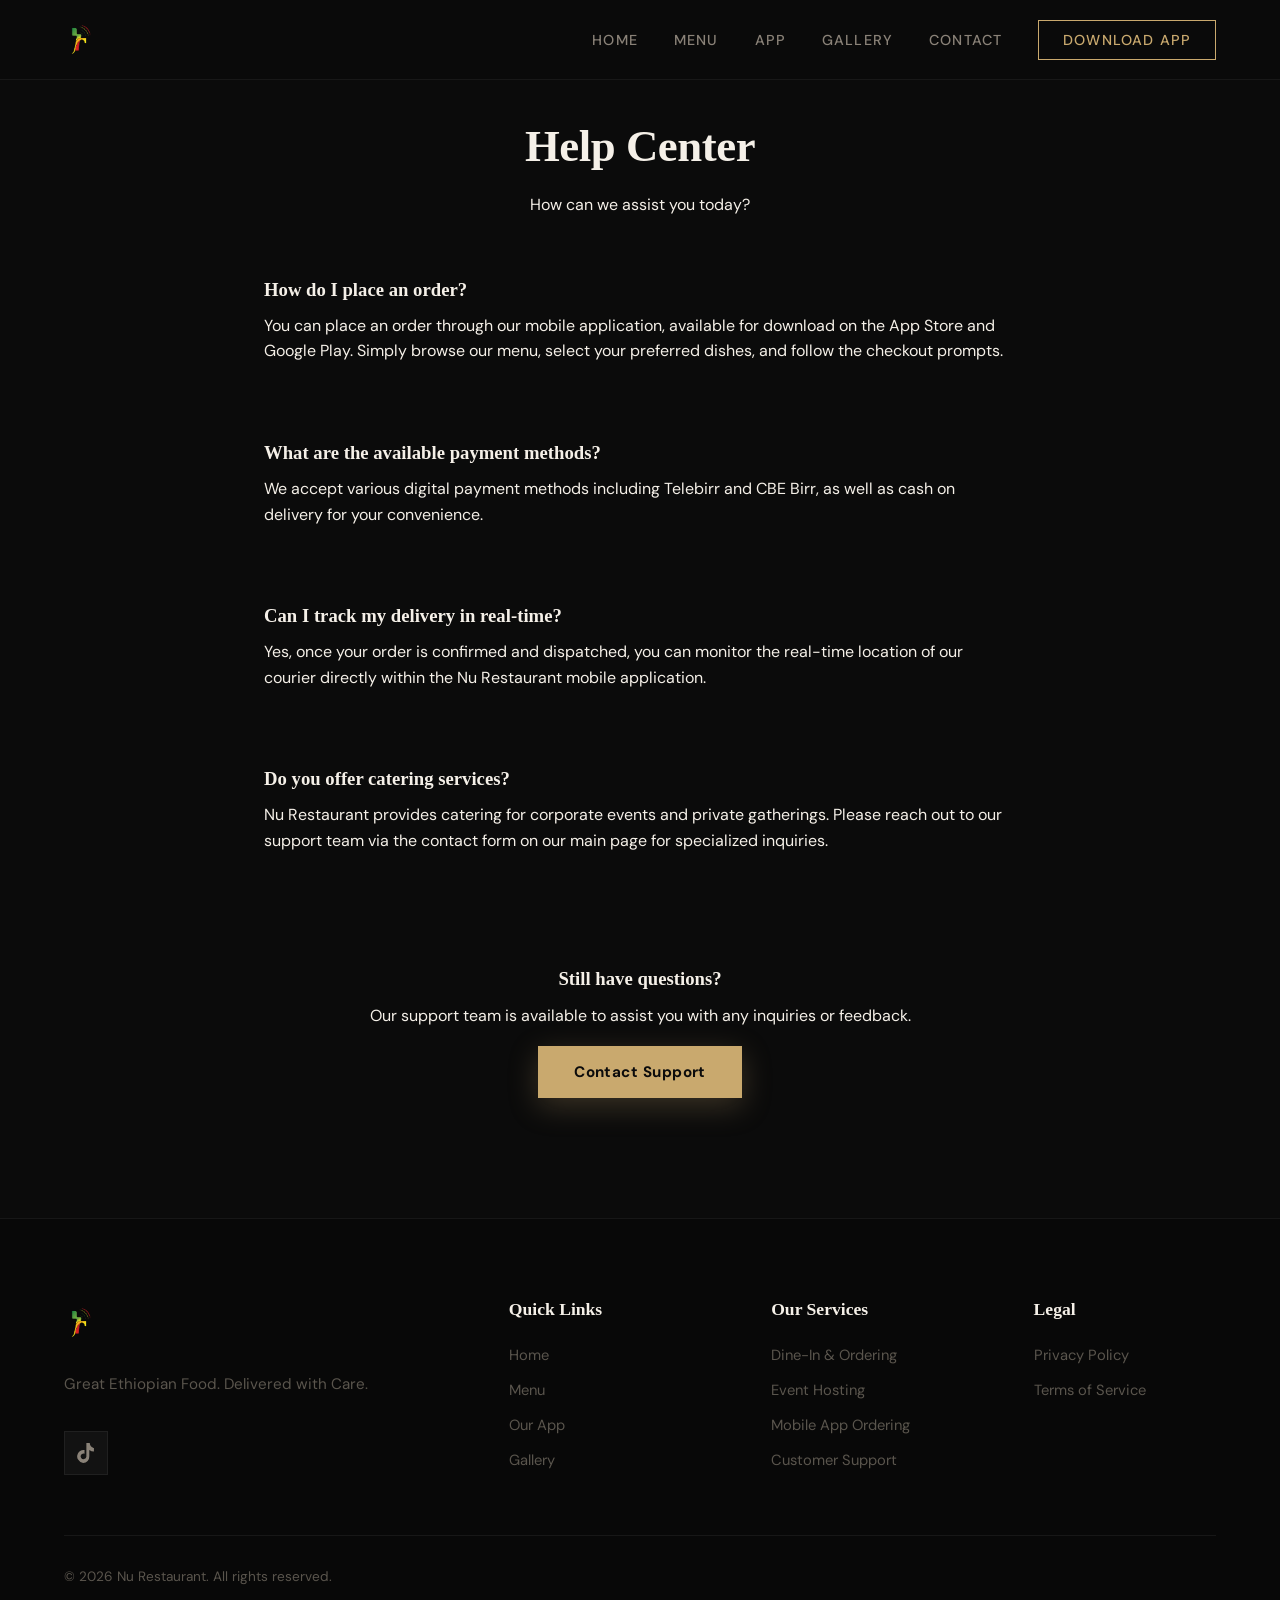
==== commit 13c8ace2: "enhance SEO and accessibility: add meta tags, structured data, and update footer links across multip" ====
--- a/help.html
+++ b/help.html
@@ -5,6 +5,56 @@
     <meta charset="UTF-8">
     <meta name="viewport" content="width=device-width, initial-scale=1.0">
     <title>Help Center - Nu Restaurant</title>
+    <link rel="canonical" href="https://nu-restaurant.com/help.html">
+    <meta name="description" content="Get support from Nu Restaurant Help Center: ordering, payment, delivery tracking, catering, and contact assistance.">
+    <meta name="keywords" content="Nu Restaurant help, support, order help, delivery tracking, catering support, Gondar restaurant">
+    <meta name="robots" content="index, follow, max-image-preview:large">
+    <meta name="author" content="Nu Restaurant">
+    <meta name="theme-color" content="#0b0b0b">
+    <meta property="og:title" content="Help Center - Nu Restaurant">
+    <meta property="og:description" content="Find answers about orders, payment methods, delivery tracking, and support at Nu Restaurant.">
+    <meta property="og:type" content="website">
+    <meta property="og:url" content="https://nu-restaurant.com/help.html">
+    <meta property="og:locale" content="en_ET">
+    <meta property="og:image" content="images/logo.jpg">
+    <meta property="twitter:card" content="summary">
+    <meta property="twitter:title" content="Help Center - Nu Restaurant">
+    <meta property="twitter:description" content="Support and FAQs for Nu Restaurant customers.">
+    <meta property="twitter:image" content="images/logo.jpg">
+
+    <script type="application/ld+json">
+        {
+            "@context": "https://schema.org",
+            "@type": "FAQPage",
+            "mainEntity": [
+                {
+                    "@type": "Question",
+                    "name": "How do I place an order?",
+                    "acceptedAnswer": {
+                        "@type": "Answer",
+                        "text": "You can place an order through our mobile application on App Store and Google Play."
+                    }
+                },
+                {
+                    "@type": "Question",
+                    "name": "What are the available payment methods?",
+                    "acceptedAnswer": {
+                        "@type": "Answer",
+                        "text": "We accept digital payment methods including Telebirr and CBE Birr, and cash on delivery."
+                    }
+                },
+                {
+                    "@type": "Question",
+                    "name": "Can I track my delivery in real-time?",
+                    "acceptedAnswer": {
+                        "@type": "Answer",
+                        "text": "Yes, you can monitor your courier in real time in the Nu Restaurant app after dispatch."
+                    }
+                }
+            ]
+        }
+    </script>
+
     <link rel="preconnect" href="https://fonts.googleapis.com">
     <link href="https://fonts.googleapis.com/css2?family=DM+Sans:wght@400;500;700;800&display=swap" rel="stylesheet">
     <link rel="stylesheet" href="style.css">
@@ -149,12 +199,19 @@
                     </ul>
                 </div>
                 <div class="footer-col">
-                    <h5>Support</h5>
+                    <h5>Our Services</h5>
+                    <ul>
+                        <li><a href="index.html#menu">Dine-In & Ordering</a></li>
+                        <li><a href="index.html#events">Event Hosting</a></li>
+                        <li><a href="index.html#download">Mobile App Ordering</a></li>
+                        <li><a href="index.html#contact">Customer Support</a></li>
+                    </ul>
+                </div>
+                <div class="footer-col">
+                    <h5>Legal</h5>
                     <ul>
                         <li><a href="privacy.html">Privacy Policy</a></li>
                         <li><a href="terms.html">Terms of Service</a></li>
-                        <li><a href="help.html">Help Center</a></li>
-                        <li><a href="index.html#contact">Contact Support</a></li>
                     </ul>
                 </div>
             </div>
--- a/style.css
+++ b/style.css
@@ -985,17 +985,57 @@
 .phone-mockup {
   flex-shrink: 0;
   width: 240px;
-  background: var(--dark-card);
+  background: linear-gradient(160deg, rgba(22,22,22,0.95), rgba(8,8,8,0.95));
   padding: 10px;
-  box-shadow: 0 20px 60px rgba(0, 0, 0, 0.5);
-  border: 1px solid var(--border-subtle);
-  transition: all 0.5s;
+  border-radius: 24px;
+  box-shadow: 0 18px 50px rgba(0, 0, 0, 0.5);
+  border: 1px solid rgba(201, 169, 110, 0.16);
+  transition: transform 0.45s, box-shadow 0.45s, border-color 0.45s;
+  position: relative;
+  overflow: hidden;
+}
+
+.phone-mockup::before {
+  content: '';
+  position: absolute;
+  top: 8px;
+  left: 50%;
+  transform: translateX(-50%);
+  width: 34%;
+  height: 6px;
+  border-radius: 10px;
+  background: rgba(255, 255, 255, 0.2);
+  z-index: 2;
+}
+
+.phone-mockup::after {
+  content: '';
+  position: absolute;
+  inset: 0;
+  background: radial-gradient(circle at 80% 20%, rgba(201, 169, 110, 0.12), transparent 40%);
+  pointer-events: none;
+  z-index: 1;
+}
+
+.screenshot-image {
+  width: 100%;
+  height: 100%;
+  display: block;
+  object-fit: cover;
+  border-radius: 16px;
+  position: relative;
+  z-index: 0;
+  transition: transform 0.45s ease;
 }
 
 .phone-mockup:hover {
-  transform: translateY(-10px);
-  border-color: var(--border-dark);
-  box-shadow: var(--shadow-gold);
+  transform: translateY(-12px) scale(1.02);
+  border-color: rgba(201, 169, 110, 0.38);
+  box-shadow: 0 26px 70px rgba(201, 169, 110, 0.2);
+}
+
+.phone-mockup:hover .screenshot-image {
+  transform: scale(1.03);
 }
 
 /* ═══════ DOWNLOAD CTA ═══════ */
@@ -1329,7 +1369,7 @@
 
 .footer-grid {
   display: grid;
-  grid-template-columns: 2fr 1fr 1fr;
+  grid-template-columns: 2fr 1fr 1fr 1fr;
   gap: 80px;
   margin-bottom: 60px;
 }
@@ -1594,6 +1634,7 @@
   }
 
   .footer-grid {
+    grid-template-columns: 1.5fr 1fr 1fr 1fr;
     gap: 40px;
   }
 
@@ -2027,3 +2068,387 @@
 .event-icon {
   margin-bottom: 0; /* Override old margin */
 }
+
+/* ═══════ PREMIUM VISUAL UPGRADES (WHY US, EVENTS, GALLERY) ═══════ */
+
+/* 1. WHY US (.feature-card) */
+.features-grid {
+  gap: 40px;
+}
+.feature-card {
+  background: linear-gradient(160deg, rgba(18,18,18,0.95), rgba(8,8,8,0.95));
+  border: 1px solid rgba(255,255,255,0.04);
+  border-radius: 16px;
+  padding: 36px 28px;
+  position: relative;
+  overflow: hidden;
+  transition: transform 0.45s cubic-bezier(0.2, 0.9, 0.2, 1), box-shadow 0.45s;
+  z-index: 1;
+  min-height: 320px;
+  display: flex;
+  flex-direction: column;
+  align-items: center;
+  justify-content: center;
+  text-align: center;
+}
+.feature-card::before {
+  content: '';
+  position: absolute;
+  top: -10%; left: -30%;
+  width: 160%; height: 120%;
+  background: radial-gradient(circle at 10% 20%, rgba(201,169,110,0.02), transparent 10%), radial-gradient(circle at 80% 80%, rgba(201,169,110,0.03), transparent 12%);
+  transform: rotate(-6deg);
+  transition: all 0.7s ease;
+  z-index: -1;
+}
+.feature-card:hover {
+  transform: translateY(-10px) scale(1.01);
+  border-color: rgba(201,169,110,0.22);
+  box-shadow: 0 20px 50px rgba(201,169,110,0.08), inset 0 0 40px rgba(201,169,110,0.01);
+}
+.feature-card:hover::before {
+  transform: rotate(-6deg) translateX(6%);
+}
+.feature-number {
+  font-size: 3.6rem;
+  font-family: 'Playfair Display', serif;
+  background: linear-gradient(45deg, var(--gold), var(--gold-light));
+  background-clip: text;
+  -webkit-background-clip: text;
+  -webkit-text-fill-color: transparent;
+  opacity: 0.12;
+  position: absolute;
+  top: -6px; right: 18px;
+  transition: all 0.4s;
+}
+.feature-card:hover .feature-number {
+  opacity: 0.28;
+  transform: scale(1.08);
+}
+.feature-icon {
+  width: 72px;
+  height: 72px;
+  background: linear-gradient(180deg, rgba(201,169,110,0.06), rgba(201,169,110,0.02));
+  border: 1px solid rgba(201,169,110,0.08);
+  border-radius: 14px;
+  display: flex;
+  align-items: center;
+  justify-content: center;
+  margin: 0 auto 20px;
+  transition: transform 0.45s, box-shadow 0.45s;
+}
+.feature-card:hover .feature-icon {
+  transform: translateY(-6px) scale(1.04);
+  box-shadow: 0 8px 30px rgba(201,169,110,0.06);
+}
+
+.feature-card h4 {
+  margin-bottom: 12px;
+}
+
+.feature-card p {
+  max-width: 30ch;
+  margin: 0 auto;
+}
+
+/* Center Why Us cards layout */
+#features .section-inner {
+  max-width: 1200px;
+  margin: 0 auto;
+}
+
+.features-grid {
+  grid-template-columns: repeat(3, minmax(240px, 320px));
+  justify-content: center;
+  max-width: 1100px;
+  margin: 50px auto 0;
+}
+
+/* 2. EVENTS (.event-card) */
+.event-card {
+  background: linear-gradient(135deg, rgba(14,14,14,0.98), rgba(6,6,6,0.98));
+  border: 1px solid rgba(201,169,110,0.08);
+  border-radius: 18px;
+  padding: 28px 28px 36px;
+  box-shadow: 0 8px 30px rgba(0,0,0,0.45);
+  transition: transform 0.4s ease, box-shadow 0.4s ease, border-color 0.4s;
+  position: relative;
+  overflow: visible;
+}
+.event-card::after {
+  content: '';
+  position: absolute;
+  bottom: 6px; left: 12%; right: 12%;
+  height: 3px;
+  background: linear-gradient(90deg, rgba(201,169,110,0.18), rgba(201,169,110,0.05));
+  border-radius: 3px 3px 0 0;
+  transform: scaleX(0);
+  transform-origin: center;
+  transition: transform 0.45s ease;
+}
+.event-card:hover {
+  transform: translateY(-10px) scale(1.02);
+  box-shadow: 0 24px 60px rgba(201,169,110,0.14);
+  border-color: rgba(201,169,110,0.38);
+}
+.event-card:hover::after { transform: scaleX(1); }
+.event-header { display: flex; align-items: center; gap: 14px; margin-bottom: 14px; text-align: left; }
+.event-icon { width: 64px; height: 64px; border-radius: 12px; display: flex; align-items: center; justify-content: center; background: linear-gradient(180deg, rgba(201,169,110,0.06), rgba(201,169,110,0.02)); border: 1px solid rgba(201,169,110,0.06); transition: transform 0.35s ease, box-shadow 0.35s ease; }
+.event-card:hover .event-icon { transform: translateY(-6px) rotate(-6deg); box-shadow: 0 12px 36px rgba(201,169,110,0.08); }
+.event-card h3 { margin: 0; font-size: 1.15rem; }
+.event-card p { margin-bottom: 12px; color: var(--text-muted); }
+.event-card ul { margin-top: 8px; }
+.event-card ul li { position: relative; padding-left: 26px; margin-bottom: 12px; }
+.event-card ul li::before { content: '✦'; position: absolute; left: 0; top: 0; color: var(--gold); font-size: 1rem; line-height: inherit; }
+
+/* Center App Preview cards */
+#screenshots .section-inner {
+  max-width: 1200px;
+  margin: 0 auto;
+}
+
+.screenshots-scroll {
+  justify-content: center;
+  padding-left: 0;
+  padding-right: 0;
+}
+
+@media (max-width: 992px) {
+  .features-grid {
+    grid-template-columns: repeat(2, minmax(240px, 320px));
+  }
+}
+
+@media (max-width: 640px) {
+  .features-grid {
+    grid-template-columns: 1fr;
+    max-width: 420px;
+  }
+
+  .screenshots-scroll {
+    justify-content: flex-start;
+    padding-left: 20px;
+  }
+}
+
+/* 3. GALLERY (.gallery-grid & item) */
+.gallery-grid {
+    display: block !important; /* override grid to use masonry column-count */
+    column-count: 3;
+    column-gap: 25px;
+}
+@media (max-width: 900px) {
+    .gallery-grid { column-count: 2; }
+}
+@media (max-width: 500px) {
+    .gallery-grid { column-count: 1; }
+}
+.gallery-item {
+    position: relative;
+    margin-bottom: 25px;
+    break-inside: avoid;
+    border-radius: 12px;
+    overflow: hidden;
+    cursor: pointer;
+    box-shadow: 0 8px 25px rgba(0,0,0,0.3);
+}
+.gallery-item img {
+    width: 100%;
+    height: auto;
+    display: block;
+    transition: transform 0.7s cubic-bezier(0.2, 0.8, 0.2, 1), filter 0.5s;
+    filter: sepia(30%) grayscale(40%) contrast(1.1);
+}
+.gallery-item::after {
+    content: '';
+    position: absolute;
+    top: 0; left: 0; right: 0; bottom: 0;
+    background: radial-gradient(circle at center, transparent 30%, rgba(0,0,0,0.6));
+    opacity: 1;
+    transition: opacity 0.5s;
+    pointer-events: none;
+}
+.gallery-item::before {
+    content: '⤢';
+    position: absolute;
+    top: 50%; left: 50%;
+    transform: translate(-50%, -50%) scale(0.5);
+    color: var(--gold);
+    font-size: 3rem;
+    opacity: 0;
+    z-index: 2;
+    transition: all 0.4s cubic-bezier(0.175, 0.885, 0.32, 1.275);
+    pointer-events: none;
+}
+.gallery-item:hover img {
+    transform: scale(1.1);
+    filter: sepia(0%) grayscale(0%) contrast(1.2);
+}
+.gallery-item:hover::after {
+    opacity: 0;
+}
+.gallery-item:hover::before {
+    opacity: 1;
+    transform: translate(-50%, -50%) scale(1);
+}
+
+/* ═══════ GALLERY DETAIL + HORIZONTAL SCROLL OVERRIDES ═══════ */
+#gallery .gallery-grid {
+  display: flex !important;
+  flex-wrap: nowrap !important;
+  column-count: unset !important;
+  overflow-x: auto;
+  overflow-y: hidden;
+  gap: 22px;
+  margin-top: 52px;
+  padding: 6px 6px 26px;
+  scroll-snap-type: x mandatory;
+  scroll-padding-left: 6px;
+  -webkit-overflow-scrolling: touch;
+}
+
+#gallery .gallery-grid::-webkit-scrollbar {
+  height: 10px;
+}
+
+#gallery .gallery-grid::-webkit-scrollbar-track {
+  background: rgba(255, 255, 255, 0.04);
+  border-radius: 20px;
+}
+
+#gallery .gallery-grid::-webkit-scrollbar-thumb {
+  background: linear-gradient(90deg, var(--gold-dark), var(--gold));
+  border-radius: 20px;
+}
+
+#gallery .gallery-item {
+  flex: 0 0 clamp(260px, 32vw, 420px);
+  width: clamp(260px, 32vw, 420px) !important;
+  aspect-ratio: 4 / 5;
+  margin-bottom: 0 !important;
+  border-radius: 14px;
+  scroll-snap-align: start;
+  border: 1px solid rgba(201, 169, 110, 0.16);
+  box-shadow: 0 14px 38px rgba(0, 0, 0, 0.42);
+  transform-origin: center;
+}
+
+#gallery .gallery-item img {
+  width: 100%;
+  height: 100%;
+  object-fit: cover;
+  filter: none !important;
+  transition: transform 0.6s ease, filter 0.5s ease;
+}
+
+#gallery .gallery-item::before,
+#gallery .gallery-item::after {
+  content: none !important;
+}
+
+#gallery .gallery-item:hover {
+  transform: translateY(-8px) scale(1.01);
+  border-color: rgba(201, 169, 110, 0.4);
+  box-shadow: 0 24px 56px rgba(201, 169, 110, 0.2);
+}
+
+#gallery .gallery-item:hover img {
+  transform: scale(1.06);
+  filter: brightness(1.06) contrast(1.04);
+}
+
+/* Lightbox detail improvements */
+.lightbox {
+  backdrop-filter: blur(10px);
+}
+
+.lightbox-content-wrapper {
+  max-width: min(1200px, 94vw);
+  max-height: 88vh;
+  border-radius: 14px;
+  overflow: hidden;
+  border: 1px solid rgba(201, 169, 110, 0.22);
+  box-shadow: 0 26px 80px rgba(0, 0, 0, 0.65);
+}
+
+.lightbox-content {
+  width: 100%;
+  max-height: 78vh;
+  object-fit: contain;
+}
+
+@media (max-width: 640px) {
+  #gallery .gallery-item {
+    flex-basis: 82vw;
+    width: 82vw !important;
+  }
+}
+
+/* ═══════ OUR CHEFS ═══════ */
+#chefs {
+  padding: 120px 5%;
+  background: var(--dark-section);
+}
+
+#chefs .section-inner {
+  max-width: 1200px;
+  margin: 0 auto;
+}
+
+.chefs-grid {
+  margin-top: 52px;
+  display: grid;
+  grid-template-columns: repeat(2, minmax(280px, 1fr));
+  gap: 28px;
+}
+
+.chef-card {
+  background: linear-gradient(160deg, rgba(18, 18, 18, 0.95), rgba(8, 8, 8, 0.95));
+  border: 1px solid rgba(201, 169, 110, 0.14);
+  border-radius: 16px;
+  overflow: hidden;
+  box-shadow: 0 16px 45px rgba(0, 0, 0, 0.45);
+  transition: transform 0.45s ease, box-shadow 0.45s ease, border-color 0.45s ease;
+}
+
+.chef-card:hover {
+  transform: translateY(-10px);
+  border-color: rgba(201, 169, 110, 0.36);
+  box-shadow: 0 28px 64px rgba(201, 169, 110, 0.18);
+}
+
+.chef-image-wrap {
+  position: relative;
+  width: 100%;
+  aspect-ratio: 4 / 3;
+  overflow: hidden;
+}
+
+.chef-image-wrap::after {
+  content: '';
+  position: absolute;
+  inset: 0;
+  background: linear-gradient(to top, rgba(0, 0, 0, 0.42), transparent 55%);
+  pointer-events: none;
+}
+
+.chef-image-wrap img {
+  width: 100%;
+  height: 100%;
+  object-fit: cover;
+  display: block;
+  transition: transform 0.6s ease;
+}
+
+.chef-card:hover .chef-image-wrap img {
+  transform: scale(1.06);
+}
+
+@media (max-width: 900px) {
+  .chefs-grid {
+    grid-template-columns: 1fr;
+    max-width: 580px;
+    margin-left: auto;
+    margin-right: auto;
+  }
+}
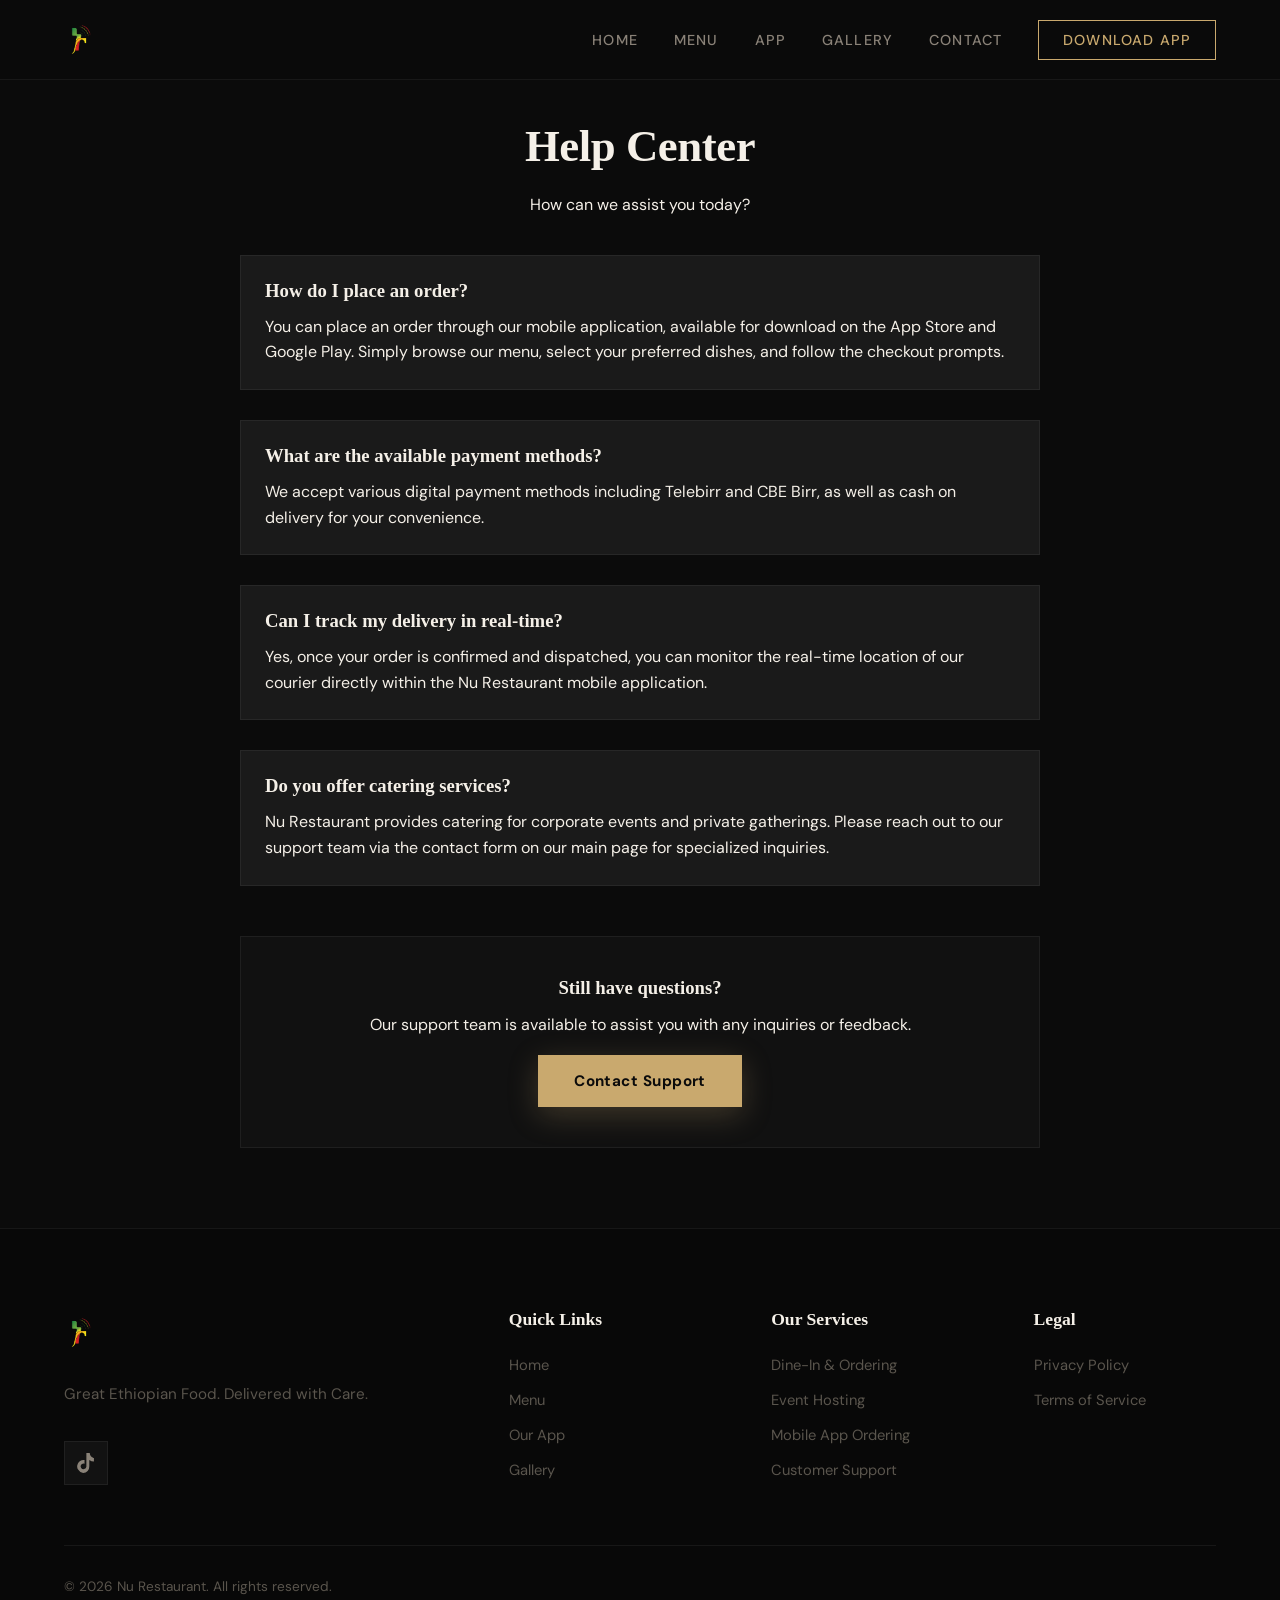
==== commit 4545c519: "Make the website responsive for all devices and add verification screenshots Key changes: - Refactor" ====
--- a/help.html
+++ b/help.html
@@ -75,9 +75,9 @@
         .faq-item {
             margin-bottom: 30px;
             padding: 24px;
-            background: var(-- orange-light);
+            background: var(--dark-card);
             border-radius: var(--radius);
-            border: 1px solid var(--border);
+            border: 1px solid var(--border-subtle);
         }
 
         .faq-item h3 {
@@ -94,8 +94,19 @@
             margin-top: 50px;
             text-align: center;
             padding: 40px;
-            background: var(--orange-light);
+            background: var(--dark-section);
             border-radius: var(--radius);
+            border: 1px solid var(--border-subtle);
+        }
+
+        @media (max-width: 768px) {
+            .help-content {
+                padding: 100px 5% 40px;
+            }
+
+            .section-title {
+                font-size: 2rem;
+            }
         }
 
         .contact-cta h3 {
@@ -116,7 +127,7 @@
         <div class="nav-links">
             <a href="index.html#home">Home</a>
             <a href="index.html#menu">Menu</a>
-            <a href="index.html#app">App</a>
+            <a href="index.html#screenshots">App</a>
             <a href="index.html#gallery">Gallery</a>
             <a href="index.html#contact">Contact</a>
             <a href="index.html#download" class="btn-nav">Download App</a>
@@ -129,7 +140,7 @@
     <div class="mobile-menu" id="mobileMenu">
         <a href="index.html#home" onclick="closeMenu()">Home</a>
         <a href="index.html#menu" onclick="closeMenu()">Menu</a>
-        <a href="index.html#app" onclick="closeMenu()">App</a>
+    <a href="index.html#screenshots" onclick="closeMenu()">App</a>
         <a href="index.html#gallery" onclick="closeMenu()">Gallery</a>
         <a href="index.html#contact" onclick="closeMenu()">Contact</a>
         <a href="index.html#download" class="btn-nav" onclick="closeMenu()">Download App</a>
@@ -194,7 +205,7 @@
                     <ul>
                         <li><a href="index.html#home">Home</a></li>
                         <li><a href="index.html#menu">Menu</a></li>
-                        <li><a href="index.html#app">Our App</a></li>
+                        <li><a href="index.html#screenshots">Our App</a></li>
                         <li><a href="index.html#gallery">Gallery</a></li>
                     </ul>
                 </div>
--- a/style.css
+++ b/style.css
@@ -734,116 +734,240 @@
   font-size: 0.8rem;
 }
 
-/* ═══════ APP ═══════ */
-#app {
+/* ═══════ FEATURES ═══════ */
+#values {
   padding: 120px 5%;
-  background: var(--dark-section);
-}
-
-.app-intro-grid {
+  background:
+    radial-gradient(circle at 15% 15%, rgba(201, 169, 110, 0.08), transparent 28%),
+    radial-gradient(circle at 90% 85%, rgba(201, 169, 110, 0.06), transparent 26%),
+    var(--dark-section);
+}
+
+.values-head {
+  text-align: center;
+}
+
+.values-head .section-sub {
+  max-width: 760px;
+  margin: 12px auto 0;
+}
+
+.values-showcase {
+  margin-top: 54px;
   display: grid;
-  grid-template-columns: 1fr 1fr;
-  gap: 70px;
-  align-items: center;
-}
-
-.app-intro-img {
+  grid-template-columns: repeat(4, 1fr);
+  gap: 32px;
+  perspective: 1000px;
+}
+
+.value-unique-card {
+  position: relative;
+  display: flex;
+  flex-direction: column;
+  padding: 30px;
+  background: rgba(18, 18, 18, 0.5);
+  backdrop-filter: blur(12px);
+  -webkit-backdrop-filter: blur(12px);
+  border: 1px solid rgba(201, 169, 110, 0.15);
+  border-radius: 20px;
   overflow: hidden;
+  isolation: isolate;
+  transition: all 0.5s cubic-bezier(0.25, 0.8, 0.25, 1);
+  transform-style: preserve-3d;
+  animation: floatCard 6s ease-in-out infinite;
+}
+
+.value-unique-card:nth-child(1) {
+  animation-delay: 0.0s;
+}
+
+.value-unique-card:nth-child(2) {
+  animation-delay: 0.2s;
+}
+
+.value-unique-card:nth-child(3) {
+  animation-delay: 0.4s;
+}
+
+.value-unique-card:nth-child(4) {
+  animation-delay: 0.6s;
+}
+
+.value-unique-card:nth-child(5) {
+  animation-delay: 0.8s;
+}
+
+.value-unique-card:nth-child(6) {
+  animation-delay: 1.0s;
+}
+
+@keyframes floatCard {
+
+  0%,
+  100% {
+    transform: translateY(0);
+  }
+
+  50% {
+    transform: translateY(-10px);
+  }
+}
+
+.value-unique-card::before {
+  content: '';
+  position: absolute;
+  top: -50%;
+  left: -50%;
+  width: 200%;
+  height: 200%;
+  background: radial-gradient(circle at center, rgba(201, 169, 110, 0.15) 0%, transparent 60%);
+  opacity: 0;
+  transition: opacity 0.6s ease;
+  pointer-events: none;
+  z-index: -1;
+  animation: rotateGlow 10s linear infinite;
+}
+
+@keyframes rotateGlow {
+  0% {
+    transform: rotate(0deg);
+  }
+
+  100% {
+    transform: rotate(360deg);
+  }
+}
+
+.value-unique-card::after {
+  content: '';
+  position: absolute;
+  inset: 0;
+  border-radius: 20px;
+  padding: 2px;
+  background: linear-gradient(135deg, rgba(201, 169, 110, 0.5), transparent, rgba(201, 169, 110, 0.1));
+  -webkit-mask: linear-gradient(#fff 0 0) content-box, linear-gradient(#fff 0 0);
+  mask: linear-gradient(#fff 0 0) content-box, linear-gradient(#fff 0 0);
+  -webkit-mask-composite: xor;
+  mask-composite: exclude;
+  opacity: 0;
+  transition: opacity 0.5s ease;
+  pointer-events: none;
+}
+
+.value-unique-card:hover {
+  transform: translateY(-15px) scale(1.03);
+  box-shadow: 0 25px 50px rgba(0, 0, 0, 0.6), 0 0 30px rgba(201, 169, 110, 0.2);
+  border-color: transparent;
+  animation-play-state: paused;
+}
+
+.value-unique-card:hover::before,
+.value-unique-card:hover::after {
+  opacity: 1;
+}
+
+.value-chip {
+  display: inline-flex;
+  align-items: center;
+  justify-content: center;
+  width: 50px;
+  height: 50px;
+  margin-bottom: 20px;
+  border-radius: 12px;
+  background: linear-gradient(135deg, rgba(201, 169, 110, 0.2), rgba(201, 169, 110, 0.05));
+  border: 1px solid rgba(201, 169, 110, 0.4);
+  color: var(--gold);
+  font-size: 0.9rem;
+  font-weight: 800;
+  letter-spacing: 0.05em;
+  box-shadow: 0 4px 15px rgba(201, 169, 110, 0.1);
+  transition: transform 0.4s ease, box-shadow 0.4s ease;
+}
+
+.value-unique-card:hover .value-chip {
+  transform: scale(1.1) rotate(5deg);
+  box-shadow: 0 8px 25px rgba(201, 169, 110, 0.3);
+  background: rgba(201, 169, 110, 0.25);
+}
+
+.value-card-top {
+  display: flex;
+  justify-content: space-between;
+  align-items: flex-start;
+  margin-bottom: 12px;
   position: relative;
-  background: linear-gradient(135deg, var(--dark-card) 0%, rgba(201, 169, 110, 0.1) 100%);
-  padding: 40px;
-  display: flex;
-  flex-direction: column;
-  align-items: center;
-  gap: 24px;
-  border: 1px solid var(--border-dark);
-  box-shadow: 0 30px 80px rgba(0, 0, 0, 0.4);
-}
-
-.app-logo-display {
-  width: 100%;
-  max-width: 100px;
-  aspect-ratio: 1;
-  height: auto;
-  object-fit: contain;
-  background: var(--dark-bg);
-  padding: 8px;
-  border: 1px solid var(--border-dark);
-  display: block;
-  margin: 0 auto;
-}
-
-.app-mockup {
-  width: 220px;
-  background: var(--dark-bg);
-  overflow: hidden;
-  box-shadow: 0 20px 50px rgba(0, 0, 0, 0.5);
-  padding: 8px;
-  border: 1px solid var(--border-subtle);
-}
-
-.app-intro-content .section-title {
-  margin-bottom: 20px;
-}
-
-.app-intro-content p {
-  font-size: 1.05rem;
+}
+
+.value-icon {
+  width: 55px;
+  height: 55px;
+  display: inline-flex;
+  align-items: center;
+  justify-content: center;
+  color: var(--dark-bg);
+  background: var(--gold);
+  border-radius: 50%;
+  box-shadow: 0 5px 15px rgba(201, 169, 110, 0.3);
+  transition: all 0.5s cubic-bezier(0.175, 0.885, 0.32, 1.275);
+  position: absolute;
+  top: -10px;
+  right: -10px;
+}
+
+.value-unique-card:hover .value-icon {
+  transform: translateY(-8px) scale(1.15) rotate(10deg);
+  box-shadow: 0 15px 30px rgba(201, 169, 110, 0.5);
+  background: var(--gold-light);
+}
+
+.value-unique-card h4 {
+  margin-bottom: 12px;
+  font-size: 1.35rem;
+  color: var(--text-light);
+  font-family: 'Playfair Display', serif;
+  letter-spacing: 0.02em;
+  transition: color 0.3s ease;
+}
+
+.value-unique-card:hover h4 {
+  color: var(--gold);
+}
+
+.value-unique-card p {
   color: var(--text-muted);
-  line-height: 1.9;
-  margin-bottom: 24px;
-}
-
-.app-dl-btns {
-  display: flex;
-  gap: 14px;
-  flex-wrap: wrap;
-  margin-top: 36px;
-}
-
-.app-store-btn {
-  display: flex;
-  align-items: center;
-  gap: 14px;
-  background: var(--dark-card);
-  color: var(--text-light) !important;
-  padding: 14px 22px;
-  text-decoration: none;
-  transition: all 0.4s;
-  border: 1px solid var(--border-subtle);
-}
-
-.app-store-btn:hover {
-  border-color: var(--gold);
-  background: rgba(201, 169, 110, 0.08);
-  transform: translateY(-3px);
-  box-shadow: var(--shadow-gold);
-}
-
-.app-store-btn .store-icon {
-  font-size: 1.8rem;
-  color: var(--gold);
-}
-
-.app-store-btn .store-text {
-  text-align: left;
-}
-
-.app-store-btn .store-text small {
-  display: block;
-  font-size: 0.7rem;
-  color: var(--text-dim);
-}
-
-.app-store-btn .store-text strong {
-  display: block;
-  font-size: 0.95rem;
-  font-weight: 600;
-}
-
-/* ═══════ FEATURES ═══════ */
+  line-height: 1.8;
+  font-size: 0.98rem;
+  transition: color 0.3s ease;
+}
+
+.value-unique-card:hover p {
+  color: var(--text-light);
+}
+
 #features {
   padding: 120px 5%;
   background: var(--dark-bg);
+}
+
+@media (max-width: 980px) {
+  .values-showcase {
+    grid-template-columns: repeat(2, minmax(220px, 1fr));
+  }
+}
+
+@media (max-width: 640px) {
+  .values-showcase {
+    grid-template-columns: 1fr;
+    gap: 16px;
+  }
+
+  .value-unique-card {
+    padding: 20px 16px 18px;
+  }
+
+  .value-card-top {
+    margin-bottom: 6px;
+  }
 }
 
 .features-grid {
@@ -985,7 +1109,7 @@
 .phone-mockup {
   flex-shrink: 0;
   width: 240px;
-  background: linear-gradient(160deg, rgba(22,22,22,0.95), rgba(8,8,8,0.95));
+  background: linear-gradient(160deg, rgba(22, 22, 22, 0.95), rgba(8, 8, 8, 0.95));
   padding: 10px;
   border-radius: 24px;
   box-shadow: 0 18px 50px rgba(0, 0, 0, 0.5);
@@ -1628,8 +1752,7 @@
     gap: 40px;
   }
 
-  .about-grid,
-  .app-intro-grid {
+  .about-grid {
     gap: 40px;
   }
 
@@ -1709,7 +1832,6 @@
   }
 
   .about-grid,
-  .app-intro-grid,
   .contact-grid {
     grid-template-columns: 1fr;
   }
@@ -1746,15 +1868,6 @@
 
   .testimonials-grid {
     grid-template-columns: 1fr;
-  }
-
-  .app-dl-btns {
-    flex-direction: column;
-  }
-
-  .app-store-btn {
-    width: 100%;
-    justify-content: center;
   }
 
   .hero-buttons {
@@ -1792,6 +1905,7 @@
     font-size: 28px;
   }
 }
+
 /* ═══════ NEW EXTENDED MENU STYLES ═══════ */
 .full-menu-container {
   display: grid;
@@ -1858,51 +1972,36 @@
   scroll-snap-type: x mandatory;
   -webkit-overflow-scrolling: touch;
   padding: 20px 0 40px;
-  scrollbar-width: none; /* Firefox */
+  scrollbar-width: none;
 }
 
 .carousel-container::-webkit-scrollbar {
-  display: none; /* Chrome/Safari */
+  display: none;
+}
+
+.testimonials-carousel,
+.events-carousel {
+  display: block !important;
 }
 
 .carousel-track {
-  display: flex;
-  gap: 30px;
-  width: max-content;
-}
-
-.events-track .event-card {
-  width: 350px;
-  scroll-snap-align: start;
-  flex-shrink: 0;
-}
-
-.testimonials-track .testimonial-card {
-  width: 400px;
-  scroll-snap-align: start;
-  flex-shrink: 0;
-}
-
-/* ═══════ CAROUSEL FORCED OVERRIDES ═══════ */
-.events-carousel .carousel-track,
-.testimonials-carousel .carousel-track {
-    display: flex !important;
-    flex-direction: row !important;
-    flex-wrap: nowrap !important;
-    gap: 30px !important;
-    width: max-content !important;
-}
-
-.events-carousel .event-card,
+  display: flex !important;
+  flex-direction: row !important;
+  flex-wrap: nowrap !important;
+  gap: 30px !important;
+  width: max-content !important;
+}
+
+.events-carousel .event-card {
+  width: 350px !important;
+  flex-shrink: 0 !important;
+  scroll-snap-align: start !important;
+}
+
 .testimonials-carousel .testimonial-card {
-    width: 350px !important;
-    flex-shrink: 0 !important;
-    scroll-snap-align: start !important;
-}
-
-/* Also ensure the container has no grid layout applied that breaks it */
-.testimonials-carousel, .events-carousel {
-    display: block !important;
+  width: 400px !important;
+  flex-shrink: 0 !important;
+  scroll-snap-align: start !important;
 }
 
 /* ═══════ MENU TABS ═══════ */
@@ -1913,6 +2012,7 @@
   justify-content: center;
   margin-bottom: 40px;
 }
+
 .menu-tab-btn {
   background: transparent;
   border: 1px solid var(--border-subtle);
@@ -1924,29 +2024,43 @@
   font-size: 0.95rem;
   transition: var(--transition-medium);
 }
+
 .menu-tab-btn:hover {
   border-color: var(--gold);
   color: var(--gold);
 }
+
 .menu-tab-btn.active {
   background: var(--gold);
   color: var(--dark-bg);
   border-color: var(--gold);
   font-weight: 600;
 }
+
 .full-menu-container {
-  display: block; /* Overriding grid since we only show one category at a time */
-}
+  display: block;
+  /* Overriding grid since we only show one category at a time */
+}
+
 .menu-category {
   display: none;
   animation: fadeInCategory 0.4s ease-out;
 }
+
 .menu-category.active {
   display: block;
 }
+
 @keyframes fadeInCategory {
-  from { opacity: 0; transform: translateY(10px); }
-  to { opacity: 1; transform: translateY(0); }
+  from {
+    opacity: 0;
+    transform: translateY(10px);
+  }
+
+  to {
+    opacity: 1;
+    transform: translateY(0);
+  }
 }
 
 /* ═══════ EVENT ICONS ═══════ */
@@ -1961,10 +2075,12 @@
   border-radius: 50%;
   transition: var(--transition-medium);
 }
+
 .event-card:hover .event-icon {
   transform: scale(1.1) rotate(5deg);
   background: var(--gold);
 }
+
 .event-card:hover .event-icon svg {
   stroke: var(--dark-bg);
 }
@@ -1982,6 +2098,7 @@
   border: 1px solid var(--border-subtle);
   backdrop-filter: blur(10px);
 }
+
 .menu-tab-btn {
   background: transparent;
   border: none;
@@ -1997,31 +2114,38 @@
   position: relative;
   overflow: hidden;
 }
+
 .menu-tab-btn::before {
   content: '';
   position: absolute;
-  top: 0; left: 0; right: 0; bottom: 0;
+  top: 0;
+  left: 0;
+  right: 0;
+  bottom: 0;
   background: var(--gold);
   border-radius: 30px;
   opacity: 0;
   z-index: -1;
   transition: opacity 0.3s ease;
 }
+
 .menu-tab-btn:hover {
   color: var(--gold-light);
   transform: translateY(-2px);
 }
+
 .menu-tab-btn.active {
   color: var(--dark-bg);
   font-weight: 700;
 }
+
 .menu-tab-btn.active::before {
   opacity: 1;
 }
 
 .menu-items-list {
   display: grid;
-  grid-template-columns: repeat(auto-fill, minmax(400px, 1fr));
+  grid-template-columns: repeat(auto-fill, minmax(min(100%, 300px), 1fr));
   gap: 25px;
 }
 
@@ -2031,19 +2155,22 @@
   border-radius: 12px;
   border: 1px solid transparent;
   transition: var(--transition-medium);
-  box-shadow: 0 4px 15px rgba(0,0,0,0.2);
-}
+  box-shadow: 0 4px 15px rgba(0, 0, 0, 0.2);
+}
+
 .menu-item-row:hover {
   border-color: var(--gold);
   transform: translateY(-3px) scale(1.02);
   box-shadow: 0 10px 25px rgba(201, 169, 110, 0.15);
   background: rgba(25, 25, 25, 0.9);
 }
+
 .item-name {
   font-family: \'Playfair Display\', serif;
   font-size: 1.2rem;
   color: var(--text-light);
 }
+
 .item-price {
   font-size: 1.1rem;
   background: var(--gold);
@@ -2051,8 +2178,10 @@
   padding: 4px 12px;
   border-radius: 20px;
 }
+
 .item-dots {
-  display: none; /* Removed dots for the card layout */
+  display: none;
+  /* Removed dots for the card layout */
 }
 
 /* Event cards header styling */
@@ -2062,11 +2191,14 @@
   gap: 15px;
   margin-bottom: 20px;
 }
+
 .event-header h3 {
   margin: 0;
 }
+
 .event-icon {
-  margin-bottom: 0; /* Override old margin */
+  margin-bottom: 0;
+  /* Override old margin */
 }
 
 /* ═══════ PREMIUM VISUAL UPGRADES (WHY US, EVENTS, GALLERY) ═══════ */
@@ -2075,9 +2207,10 @@
 .features-grid {
   gap: 40px;
 }
+
 .feature-card {
-  background: linear-gradient(160deg, rgba(18,18,18,0.95), rgba(8,8,8,0.95));
-  border: 1px solid rgba(255,255,255,0.04);
+  background: linear-gradient(160deg, rgba(18, 18, 18, 0.95), rgba(8, 8, 8, 0.95));
+  border: 1px solid rgba(255, 255, 255, 0.04);
   border-radius: 16px;
   padding: 36px 28px;
   position: relative;
@@ -2091,24 +2224,30 @@
   justify-content: center;
   text-align: center;
 }
+
 .feature-card::before {
   content: '';
   position: absolute;
-  top: -10%; left: -30%;
-  width: 160%; height: 120%;
-  background: radial-gradient(circle at 10% 20%, rgba(201,169,110,0.02), transparent 10%), radial-gradient(circle at 80% 80%, rgba(201,169,110,0.03), transparent 12%);
+  top: -10%;
+  left: -30%;
+  width: 160%;
+  height: 120%;
+  background: radial-gradient(circle at 10% 20%, rgba(201, 169, 110, 0.02), transparent 10%), radial-gradient(circle at 80% 80%, rgba(201, 169, 110, 0.03), transparent 12%);
   transform: rotate(-6deg);
   transition: all 0.7s ease;
   z-index: -1;
 }
+
 .feature-card:hover {
   transform: translateY(-10px) scale(1.01);
-  border-color: rgba(201,169,110,0.22);
-  box-shadow: 0 20px 50px rgba(201,169,110,0.08), inset 0 0 40px rgba(201,169,110,0.01);
-}
+  border-color: rgba(201, 169, 110, 0.22);
+  box-shadow: 0 20px 50px rgba(201, 169, 110, 0.08), inset 0 0 40px rgba(201, 169, 110, 0.01);
+}
+
 .feature-card:hover::before {
   transform: rotate(-6deg) translateX(6%);
 }
+
 .feature-number {
   font-size: 3.6rem;
   font-family: 'Playfair Display', serif;
@@ -2118,18 +2257,21 @@
   -webkit-text-fill-color: transparent;
   opacity: 0.12;
   position: absolute;
-  top: -6px; right: 18px;
+  top: -6px;
+  right: 18px;
   transition: all 0.4s;
 }
+
 .feature-card:hover .feature-number {
   opacity: 0.28;
   transform: scale(1.08);
 }
+
 .feature-icon {
   width: 72px;
   height: 72px;
-  background: linear-gradient(180deg, rgba(201,169,110,0.06), rgba(201,169,110,0.02));
-  border: 1px solid rgba(201,169,110,0.08);
+  background: linear-gradient(180deg, rgba(201, 169, 110, 0.06), rgba(201, 169, 110, 0.02));
+  border: 1px solid rgba(201, 169, 110, 0.08);
   border-radius: 14px;
   display: flex;
   align-items: center;
@@ -2137,9 +2279,10 @@
   margin: 0 auto 20px;
   transition: transform 0.45s, box-shadow 0.45s;
 }
+
 .feature-card:hover .feature-icon {
   transform: translateY(-6px) scale(1.04);
-  box-shadow: 0 8px 30px rgba(201,169,110,0.06);
+  box-shadow: 0 8px 30px rgba(201, 169, 110, 0.06);
 }
 
 .feature-card h4 {
@@ -2166,40 +2309,94 @@
 
 /* 2. EVENTS (.event-card) */
 .event-card {
-  background: linear-gradient(135deg, rgba(14,14,14,0.98), rgba(6,6,6,0.98));
-  border: 1px solid rgba(201,169,110,0.08);
+  background: linear-gradient(135deg, rgba(14, 14, 14, 0.98), rgba(6, 6, 6, 0.98));
+  border: 1px solid rgba(201, 169, 110, 0.08);
   border-radius: 18px;
   padding: 28px 28px 36px;
-  box-shadow: 0 8px 30px rgba(0,0,0,0.45);
+  box-shadow: 0 8px 30px rgba(0, 0, 0, 0.45);
   transition: transform 0.4s ease, box-shadow 0.4s ease, border-color 0.4s;
   position: relative;
   overflow: visible;
 }
+
 .event-card::after {
   content: '';
   position: absolute;
-  bottom: 6px; left: 12%; right: 12%;
+  bottom: 6px;
+  left: 12%;
+  right: 12%;
   height: 3px;
-  background: linear-gradient(90deg, rgba(201,169,110,0.18), rgba(201,169,110,0.05));
+  background: linear-gradient(90deg, rgba(201, 169, 110, 0.18), rgba(201, 169, 110, 0.05));
   border-radius: 3px 3px 0 0;
   transform: scaleX(0);
   transform-origin: center;
   transition: transform 0.45s ease;
 }
+
 .event-card:hover {
   transform: translateY(-10px) scale(1.02);
-  box-shadow: 0 24px 60px rgba(201,169,110,0.14);
-  border-color: rgba(201,169,110,0.38);
-}
-.event-card:hover::after { transform: scaleX(1); }
-.event-header { display: flex; align-items: center; gap: 14px; margin-bottom: 14px; text-align: left; }
-.event-icon { width: 64px; height: 64px; border-radius: 12px; display: flex; align-items: center; justify-content: center; background: linear-gradient(180deg, rgba(201,169,110,0.06), rgba(201,169,110,0.02)); border: 1px solid rgba(201,169,110,0.06); transition: transform 0.35s ease, box-shadow 0.35s ease; }
-.event-card:hover .event-icon { transform: translateY(-6px) rotate(-6deg); box-shadow: 0 12px 36px rgba(201,169,110,0.08); }
-.event-card h3 { margin: 0; font-size: 1.15rem; }
-.event-card p { margin-bottom: 12px; color: var(--text-muted); }
-.event-card ul { margin-top: 8px; }
-.event-card ul li { position: relative; padding-left: 26px; margin-bottom: 12px; }
-.event-card ul li::before { content: '✦'; position: absolute; left: 0; top: 0; color: var(--gold); font-size: 1rem; line-height: inherit; }
+  box-shadow: 0 24px 60px rgba(201, 169, 110, 0.14);
+  border-color: rgba(201, 169, 110, 0.38);
+}
+
+.event-card:hover::after {
+  transform: scaleX(1);
+}
+
+.event-header {
+  display: flex;
+  align-items: center;
+  gap: 14px;
+  margin-bottom: 14px;
+  text-align: left;
+}
+
+.event-icon {
+  width: 64px;
+  height: 64px;
+  border-radius: 12px;
+  display: flex;
+  align-items: center;
+  justify-content: center;
+  background: linear-gradient(180deg, rgba(201, 169, 110, 0.06), rgba(201, 169, 110, 0.02));
+  border: 1px solid rgba(201, 169, 110, 0.06);
+  transition: transform 0.35s ease, box-shadow 0.35s ease;
+}
+
+.event-card:hover .event-icon {
+  transform: translateY(-6px) rotate(-6deg);
+  box-shadow: 0 12px 36px rgba(201, 169, 110, 0.08);
+}
+
+.event-card h3 {
+  margin: 0;
+  font-size: 1.15rem;
+}
+
+.event-card p {
+  margin-bottom: 12px;
+  color: var(--text-muted);
+}
+
+.event-card ul {
+  margin-top: 8px;
+}
+
+.event-card ul li {
+  position: relative;
+  padding-left: 26px;
+  margin-bottom: 12px;
+}
+
+.event-card ul li::before {
+  content: '✦';
+  position: absolute;
+  left: 0;
+  top: 0;
+  color: var(--gold);
+  font-size: 1rem;
+  line-height: inherit;
+}
 
 /* Center App Preview cards */
 #screenshots .section-inner {
@@ -2217,6 +2414,12 @@
   .features-grid {
     grid-template-columns: repeat(2, minmax(240px, 320px));
   }
+
+  .events-carousel .event-card,
+  .testimonials-carousel .testimonial-card {
+    width: 85vw !important;
+    max-width: 400px !important;
+  }
 }
 
 @media (max-width: 640px) {
@@ -2233,63 +2436,81 @@
 
 /* 3. GALLERY (.gallery-grid & item) */
 .gallery-grid {
-    display: block !important; /* override grid to use masonry column-count */
-    column-count: 3;
-    column-gap: 25px;
-}
+  display: block !important;
+  /* override grid to use masonry column-count */
+  column-count: 3;
+  column-gap: 25px;
+}
+
 @media (max-width: 900px) {
-    .gallery-grid { column-count: 2; }
-}
+  .gallery-grid {
+    column-count: 2;
+  }
+}
+
 @media (max-width: 500px) {
-    .gallery-grid { column-count: 1; }
-}
+  .gallery-grid {
+    column-count: 1;
+  }
+}
+
 .gallery-item {
-    position: relative;
-    margin-bottom: 25px;
-    break-inside: avoid;
-    border-radius: 12px;
-    overflow: hidden;
-    cursor: pointer;
-    box-shadow: 0 8px 25px rgba(0,0,0,0.3);
-}
+  position: relative;
+  margin-bottom: 25px;
+  break-inside: avoid;
+  border-radius: 12px;
+  overflow: hidden;
+  cursor: pointer;
+  box-shadow: 0 8px 25px rgba(0, 0, 0, 0.3);
+}
+
 .gallery-item img {
-    width: 100%;
-    height: auto;
-    display: block;
-    transition: transform 0.7s cubic-bezier(0.2, 0.8, 0.2, 1), filter 0.5s;
-    filter: sepia(30%) grayscale(40%) contrast(1.1);
-}
+  width: 100%;
+  height: auto;
+  display: block;
+  transition: transform 0.7s cubic-bezier(0.2, 0.8, 0.2, 1), filter 0.5s;
+  filter: sepia(30%) grayscale(40%) contrast(1.1);
+}
+
 .gallery-item::after {
-    content: '';
-    position: absolute;
-    top: 0; left: 0; right: 0; bottom: 0;
-    background: radial-gradient(circle at center, transparent 30%, rgba(0,0,0,0.6));
-    opacity: 1;
-    transition: opacity 0.5s;
-    pointer-events: none;
-}
+  content: '';
+  position: absolute;
+  top: 0;
+  left: 0;
+  right: 0;
+  bottom: 0;
+  background: radial-gradient(circle at center, transparent 30%, rgba(0, 0, 0, 0.6));
+  opacity: 1;
+  transition: opacity 0.5s;
+  pointer-events: none;
+}
+
 .gallery-item::before {
-    content: '⤢';
-    position: absolute;
-    top: 50%; left: 50%;
-    transform: translate(-50%, -50%) scale(0.5);
-    color: var(--gold);
-    font-size: 3rem;
-    opacity: 0;
-    z-index: 2;
-    transition: all 0.4s cubic-bezier(0.175, 0.885, 0.32, 1.275);
-    pointer-events: none;
-}
+  content: '⤢';
+  position: absolute;
+  top: 50%;
+  left: 50%;
+  transform: translate(-50%, -50%) scale(0.5);
+  color: var(--gold);
+  font-size: 3rem;
+  opacity: 0;
+  z-index: 2;
+  transition: all 0.4s cubic-bezier(0.175, 0.885, 0.32, 1.275);
+  pointer-events: none;
+}
+
 .gallery-item:hover img {
-    transform: scale(1.1);
-    filter: sepia(0%) grayscale(0%) contrast(1.2);
-}
+  transform: scale(1.1);
+  filter: sepia(0%) grayscale(0%) contrast(1.2);
+}
+
 .gallery-item:hover::after {
-    opacity: 0;
-}
+  opacity: 0;
+}
+
 .gallery-item:hover::before {
-    opacity: 1;
-    transform: translate(-50%, -50%) scale(1);
+  opacity: 1;
+  transform: translate(-50%, -50%) scale(1);
 }
 
 /* ═══════ GALLERY DETAIL + HORIZONTAL SCROLL OVERRIDES ═══════ */
@@ -2451,4 +2672,4 @@
     margin-left: auto;
     margin-right: auto;
   }
-}
+}
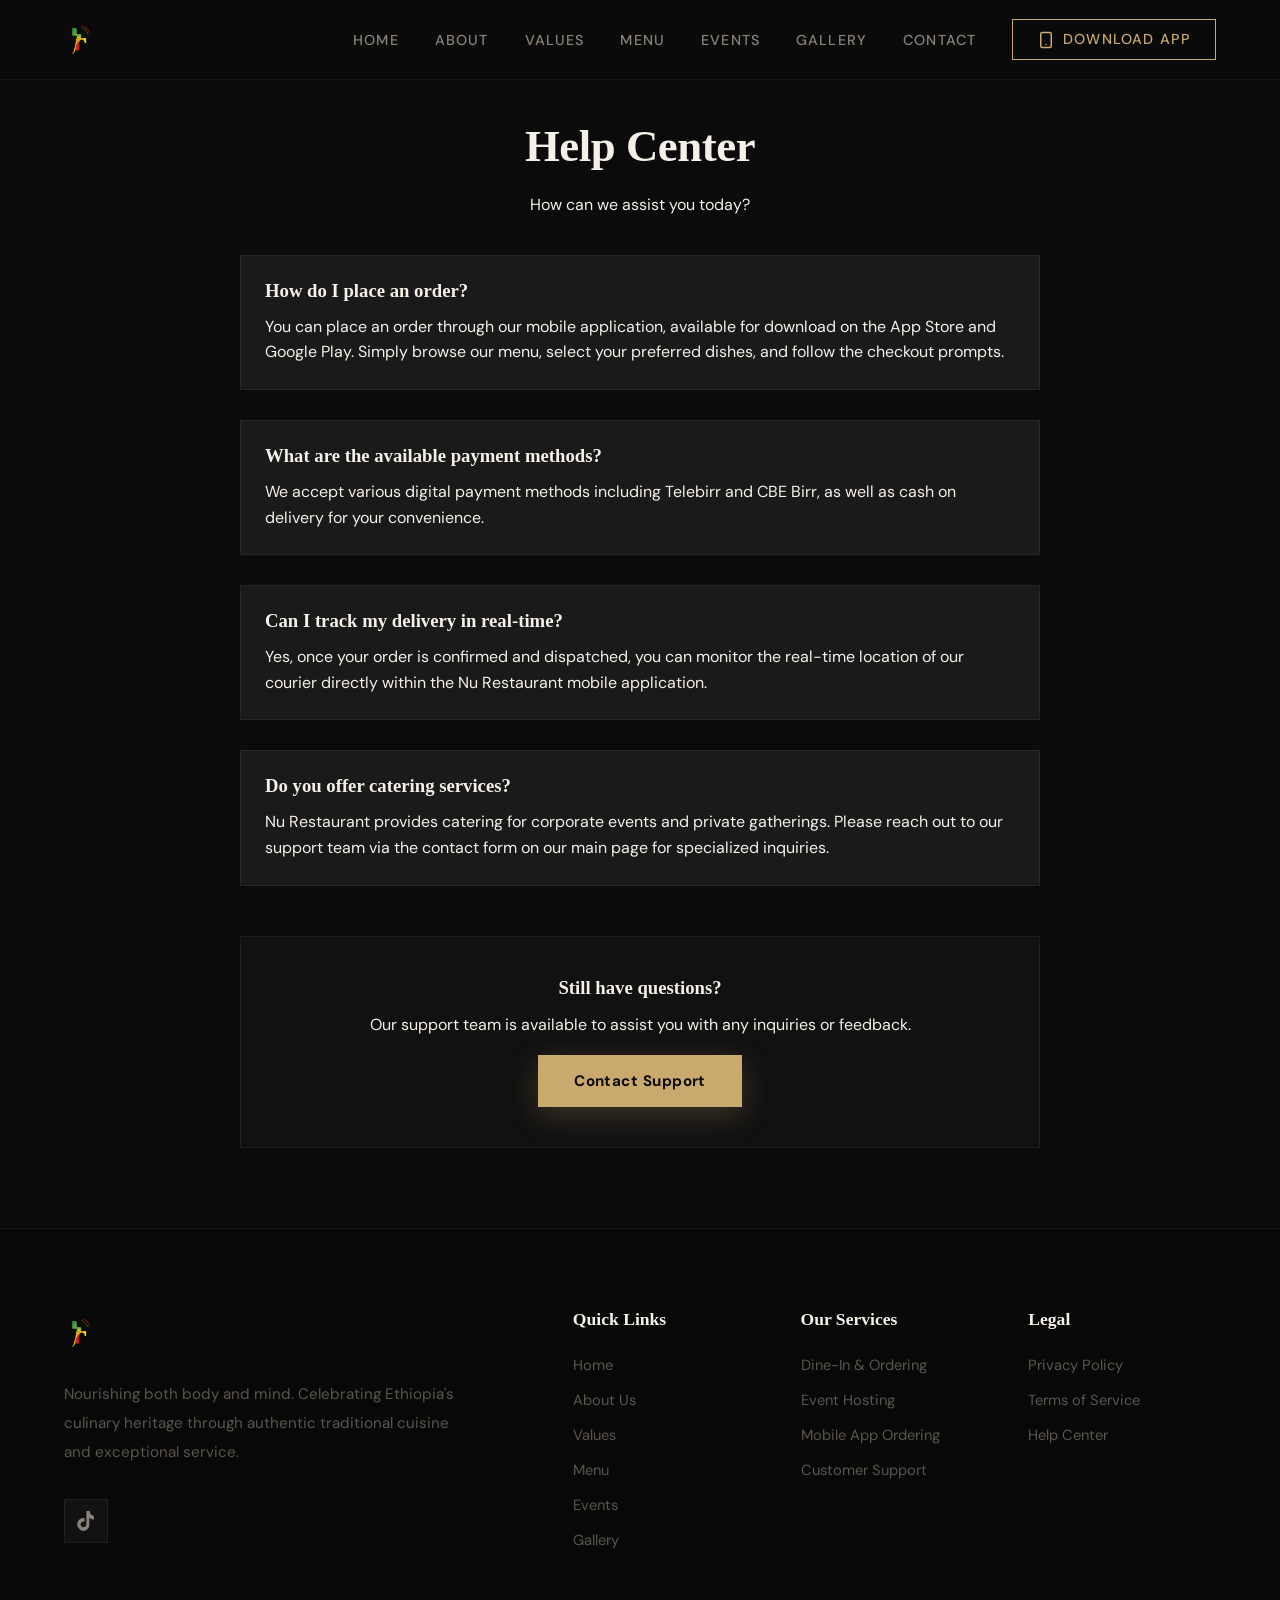
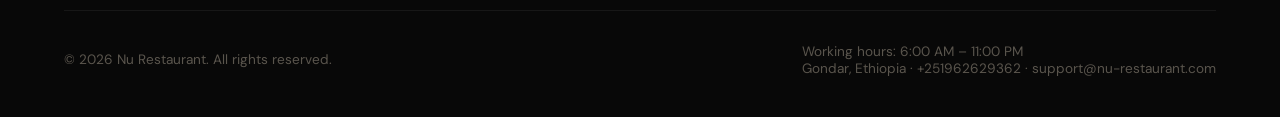
==== commit f9325f00: "update navigation, footer structure, and mobile menu across legal pages and add script integration" ====
--- a/help.html
+++ b/help.html
@@ -6,13 +6,16 @@
     <meta name="viewport" content="width=device-width, initial-scale=1.0">
     <title>Help Center - Nu Restaurant</title>
     <link rel="canonical" href="https://nu-restaurant.com/help.html">
-    <meta name="description" content="Get support from Nu Restaurant Help Center: ordering, payment, delivery tracking, catering, and contact assistance.">
-    <meta name="keywords" content="Nu Restaurant help, support, order help, delivery tracking, catering support, Gondar restaurant">
+    <meta name="description"
+        content="Get support from Nu Restaurant Help Center: ordering, payment, delivery tracking, catering, and contact assistance.">
+    <meta name="keywords"
+        content="Nu Restaurant help, support, order help, delivery tracking, catering support, Gondar restaurant">
     <meta name="robots" content="index, follow, max-image-preview:large">
     <meta name="author" content="Nu Restaurant">
     <meta name="theme-color" content="#0b0b0b">
     <meta property="og:title" content="Help Center - Nu Restaurant">
-    <meta property="og:description" content="Find answers about orders, payment methods, delivery tracking, and support at Nu Restaurant.">
+    <meta property="og:description"
+        content="Find answers about orders, payment methods, delivery tracking, and support at Nu Restaurant.">
     <meta property="og:type" content="website">
     <meta property="og:url" content="https://nu-restaurant.com/help.html">
     <meta property="og:locale" content="en_ET">
@@ -126,11 +129,18 @@
         </a>
         <div class="nav-links">
             <a href="index.html#home">Home</a>
+            <a href="index.html#about">About</a>
+            <a href="index.html#values">Values</a>
             <a href="index.html#menu">Menu</a>
-            <a href="index.html#screenshots">App</a>
+            <a href="index.html#events">Events</a>
             <a href="index.html#gallery">Gallery</a>
             <a href="index.html#contact">Contact</a>
-            <a href="index.html#download" class="btn-nav">Download App</a>
+            <a href="index.html#download" class="btn-nav"><svg width="18" height="18" viewBox="0 0 24 24" fill="none"
+                    stroke="currentColor" stroke-width="2" stroke-linecap="round" stroke-linejoin="round"
+                    style="margin-right:8px; vertical-align:middle;">
+                    <rect x="5" y="2" width="14" height="20" rx="2" ry="2"></rect>
+                    <line x1="12" y1="18" x2="12.01" y2="18"></line>
+                </svg>Download App</a>
         </div>
         <div class="hamburger" onclick="toggleMenu()">
             <span></span><span></span><span></span>
@@ -139,8 +149,10 @@
 
     <div class="mobile-menu" id="mobileMenu">
         <a href="index.html#home" onclick="closeMenu()">Home</a>
+        <a href="index.html#about" onclick="closeMenu()">About</a>
+        <a href="index.html#values" onclick="closeMenu()">Values</a>
         <a href="index.html#menu" onclick="closeMenu()">Menu</a>
-    <a href="index.html#screenshots" onclick="closeMenu()">App</a>
+        <a href="index.html#events" onclick="closeMenu()">Events</a>
         <a href="index.html#gallery" onclick="closeMenu()">Gallery</a>
         <a href="index.html#contact" onclick="closeMenu()">Contact</a>
         <a href="index.html#download" class="btn-nav" onclick="closeMenu()">Download App</a>
@@ -185,49 +197,60 @@
     </div>
 
     <footer>
-        <div class="footer-inner">
+        <div class="section-inner">
             <div class="footer-grid">
                 <div class="footer-left">
                     <a class="footer-logo" href="index.html">
                         <img src="images/logo.jpg" alt="Nu Restaurant">
                     </a>
-                    <p class="footer-desc">Great Ethiopian Food. Delivered with Care.</p>
+                    <p class="footer-desc">Nourishing both body and mind. Celebrating Ethiopia's culinary heritage
+                        through authentic traditional cuisine and exceptional service.</p>
                     <div class="social-links">
                         <a href="https://tiktok.com/@numigbet" target="_blank" class="social-link" title="TikTok">
                             <svg width="24" height="24" viewBox="0 0 24 24" fill="currentColor">
-                                <path d="M19.59 6.69a4.83 4.83 0 0 1-3.77-4.25V2h-3.45v13.67a2.89 2.89 0 0 1-5.2 1.34 2.88 2.88 0 0 1 2.31-4.53 2.84 2.84 0 0 1 1.05.19V9.07a6.29 6.29 0 0 0-1.12-.1 6.33 6.33 0 0 0-5.12 9.87A6.33 6.33 0 0 0 9.17 22a6.34 6.34 0 0 0 6.13-6.68v-6.3a8.27 8.27 0 0 0 4.63 1.54V7.1a5.18 5.18 0 0 0-1.34-.41z"/>
+                                <path
+                                    d="M19.59 6.69a4.83 4.83 0 0 1-3.77-4.25V2h-3.45v13.67a2.89 2.89 0 0 1-5.2 1.34 2.88 2.88 0 0 1 2.31-4.53 2.84 2.84 0 0 1 1.05.19V9.07a6.29 6.29 0 0 0-1.12-.1 6.33 6.33 0 0 0-5.12 9.87A6.33 6.33 0 0 0 9.17 22a6.34 6.34 0 0 0 6.13-6.68v-6.3a8.27 8.27 0 0 0 4.63 1.54V7.1a5.18 5.18 0 0 0-1.34-.41z" />
                             </svg>
                         </a>
                     </div>
                 </div>
-                <div class="footer-col">
-                    <h5>Quick Links</h5>
-                    <ul>
-                        <li><a href="index.html#home">Home</a></li>
-                        <li><a href="index.html#menu">Menu</a></li>
-                        <li><a href="index.html#screenshots">Our App</a></li>
-                        <li><a href="index.html#gallery">Gallery</a></li>
-                    </ul>
-                </div>
-                <div class="footer-col">
-                    <h5>Our Services</h5>
-                    <ul>
-                        <li><a href="index.html#menu">Dine-In & Ordering</a></li>
-                        <li><a href="index.html#events">Event Hosting</a></li>
-                        <li><a href="index.html#download">Mobile App Ordering</a></li>
-                        <li><a href="index.html#contact">Customer Support</a></li>
-                    </ul>
-                </div>
-                <div class="footer-col">
-                    <h5>Legal</h5>
-                    <ul>
-                        <li><a href="privacy.html">Privacy Policy</a></li>
-                        <li><a href="terms.html">Terms of Service</a></li>
-                    </ul>
+                <div class="footer-links-wrapper">
+                    <div class="footer-col">
+                        <h5>Quick Links</h5>
+                        <ul>
+                            <li><a href="index.html#home">Home</a></li>
+                            <li><a href="index.html#about">About Us</a></li>
+                            <li><a href="index.html#values">Values</a></li>
+                            <li><a href="index.html#menu">Menu</a></li>
+                            <li><a href="index.html#events">Events</a></li>
+                            <li><a href="index.html#gallery">Gallery</a></li>
+                        </ul>
+                    </div>
+                    <div class="footer-col">
+                        <h5>Our Services</h5>
+                        <ul>
+                            <li><a href="index.html#menu">Dine-In & Ordering</a></li>
+                            <li><a href="index.html#events">Event Hosting</a></li>
+                            <li><a href="index.html#download">Mobile App Ordering</a></li>
+                            <li><a href="index.html#contact">Customer Support</a></li>
+                        </ul>
+                    </div>
+                    <div class="footer-col">
+                        <h5>Legal</h5>
+                        <ul>
+                            <li><a href="privacy.html">Privacy Policy</a></li>
+                            <li><a href="terms.html">Terms of Service</a></li>
+                            <li><a href="help.html">Help Center</a></li>
+                        </ul>
+                    </div>
                 </div>
             </div>
             <div class="footer-bottom">
                 <p>&copy; 2026 Nu Restaurant. All rights reserved.</p>
+                <div class="footer-info">
+                    <p>Working hours: 6:00 AM – 11:00 PM</p>
+                    <p>Gondar, Ethiopia · +251962629362 · support@nu-restaurant.com</p>
+                </div>
             </div>
         </div>
     </footer>
--- a/style.css
+++ b/style.css
@@ -1493,9 +1493,15 @@
 
 .footer-grid {
   display: grid;
-  grid-template-columns: 2fr 1fr 1fr 1fr;
+  grid-template-columns: 2fr 3fr;
   gap: 80px;
   margin-bottom: 60px;
+}
+
+.footer-links-wrapper {
+  display: grid;
+  grid-template-columns: repeat(3, 1fr);
+  gap: 40px;
 }
 
 .footer-logo {
@@ -1772,9 +1778,16 @@
 }
 
 @media (max-width:768px) {
+  footer {
+    padding: 40px 5% 20px;
+  }
+
   nav {
-    padding: 0 4%;
+    padding: 0 5%;
     height: 72px;
+    width: 100%;
+    left: 0;
+    right: 0;
   }
 
   .nav-links,
@@ -1788,6 +1801,9 @@
 
   .mobile-menu {
     top: 72px;
+    left: 0;
+    width: 100%;
+    padding: 20px 5%;
   }
 
   .hero-inner {
@@ -1838,6 +1854,13 @@
 
   .footer-grid {
     grid-template-columns: 1fr;
+    gap: 20px;
+  }
+
+  .footer-links-wrapper {
+    display: grid;
+    grid-template-columns: repeat(2, 1fr);
+    gap: 20px;
   }
 
   .footer-grid>div:first-child {
